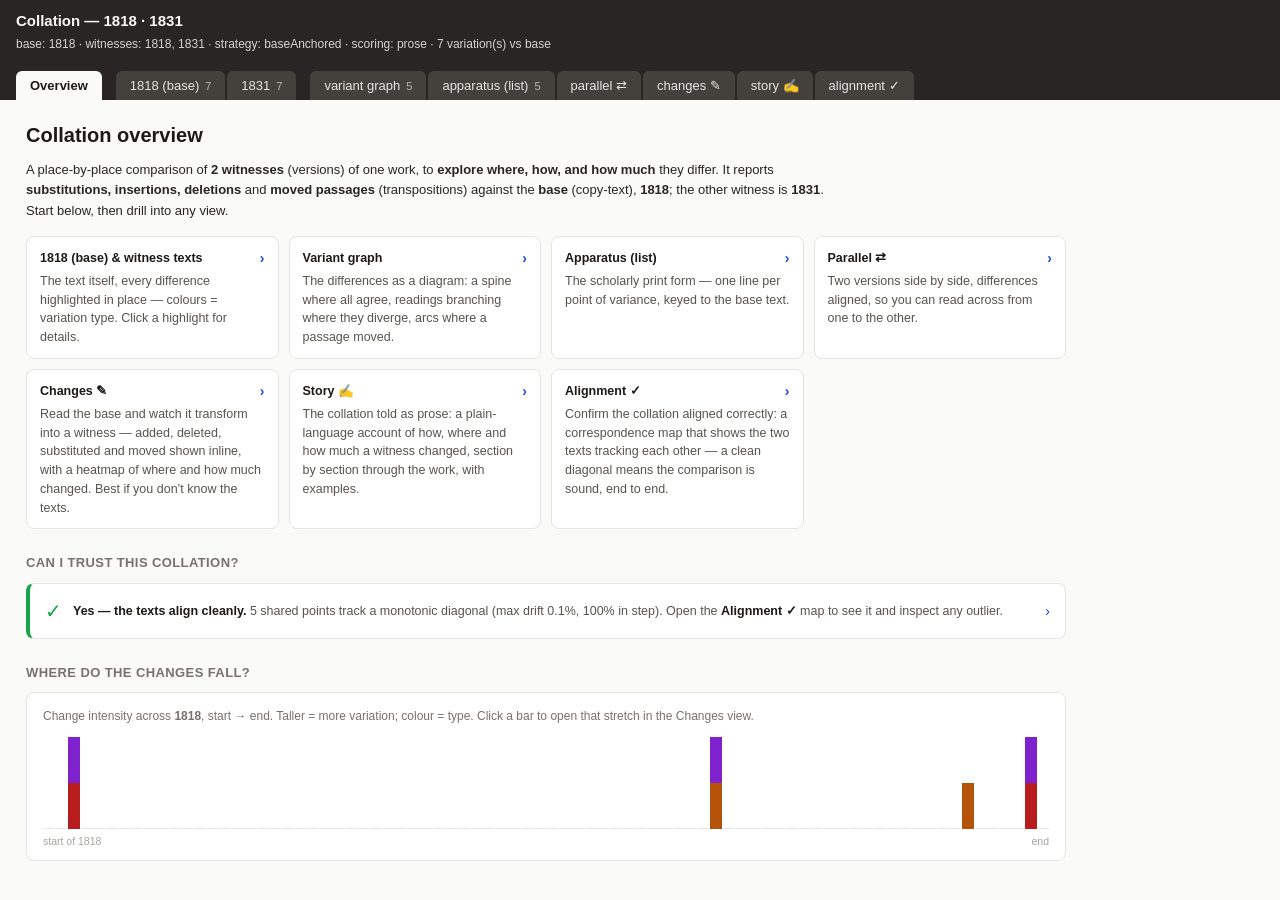
==== site/demos/frankenstein.html @ 5da491c6 "Initial public release of CollationKit A deterministic, pure-Swift engine for scholarly textual coll" ====
<!DOCTYPE html>
<html lang="en">
<head>
<meta charset="utf-8">
<meta name="viewport" content="width=device-width, initial-scale=1">
<title>Collation — 1818 · 1831</title>
<style>
  :root { --sub:#b45309; --ins:#15803d; --del:#b91c1c; --mov:#1d4ed8; --spl:#7e22ce;
          --subbg:#fef3c7; --insbg:#dcfce7; --delbg:#fee2e2; --movbg:#dbeafe; --splbg:#f3e8ff; }
  * { box-sizing: border-box; }
  body { margin:0; font:14px/1.5 -apple-system, "Segoe UI", Roboto, sans-serif; color:#1c1917; background:#fafaf9; }
  header { padding:10px 16px; background:#292524; color:#fafaf9; }
  header h1 { margin:0; font-size:15px; font-weight:600; }
  header .meta { font-size:12px; color:#d6d3d1; margin-top:2px; }
  nav.tabs { display:flex; gap:2px; padding:8px 16px 0; background:#292524; flex-wrap:wrap; }
  nav.tabs button { border:0; padding:7px 14px; border-radius:6px 6px 0 0; background:#44403c; color:#e7e5e4;
                    cursor:pointer; font-size:13px; }
  nav.tabs button.active { background:#fafaf9; color:#1c1917; font-weight:600; }
  nav.tabs button .badge { opacity:.7; font-size:11px; margin-left:6px; }
  .legend { padding:6px 16px; font-size:12px; color:#57534e; border-bottom:1px solid #e7e5e4; background:#fff;
            display:flex; flex-wrap:wrap; align-items:center; gap:4px 2px; }
  .legend .k { padding:1px 6px; border-radius:3px; margin-right:8px; white-space:nowrap; }
  .legend label { margin-right:10px; cursor:pointer; white-space:nowrap; }
  /* #1 — the persistent COLOUR KEY: always shown on a text tab so a reader knows what each highlight colour
     means, independent of the (separate) type filters. One swatch per variation type, coloured as the spans. */
  .keybar { display:flex; flex-wrap:wrap; align-items:center; gap:10px; margin-right:14px; }
  .keybar .ky { display:inline-flex; align-items:center; gap:5px; white-space:nowrap; }
  .keybar .sw { width:13px; height:13px; border-radius:3px; display:inline-block; }
  .legend .filters { display:flex; flex-wrap:wrap; align-items:center; gap:4px 2px; }
  .legend .sep { color:#d6d3d1; margin:0 6px; }
  main { display:flex; height:calc(100vh - 118px); }
  #text { flex:1.7; overflow:auto; padding:18px 22px; white-space:pre-wrap; font:14px/1.75 Georgia, "Times New Roman", serif;
          background:#fff; }
  /* The side panel is a flex COLUMN: the detail card stays pinned at the top while only the variant list below
     it scrolls — so the metadata for a selected variation is always visible however far you've scrolled (#2). */
  #side { flex:1; min-width:320px; max-width:460px; display:flex; flex-direction:column; min-height:0;
          border-left:1px solid #e7e5e4; background:#fafaf9; }
  #detail { flex:0 0 auto; padding:10px 14px; border-bottom:2px solid #d6d3d1; background:#fff; min-height:74px;
            max-height:45%; overflow:auto; font-size:13px; }
  #detail .cite { color:#78716c; font-size:12px; }
  #detail .rdg { font:13px Georgia, serif; padding:2px 6px; border-radius:3px; }
  #list { flex:1 1 auto; overflow:auto; min-height:0; }
  #list div.row { padding:5px 14px; border-bottom:1px solid #eee; cursor:pointer; font-size:12.5px; }
  #list div.row:hover { background:#f5f5f4; }
  #list div.row.active { background:#e7e5e4; }
  #list .t { display:inline-block; width:86px; font-weight:600; font-size:11px; text-transform:uppercase; }
  #list .likely { opacity:.65; }
  #list .hop { float:right; font-size:11px; color:#1d4ed8; }
  span.v { border-radius:3px; cursor:pointer; }
  span.v.active { outline:2px solid #1c1917; }
  /* a brief pulse on a span we JUMPED to from the graph/apparatus, so the exact variant is obvious (#1) */
  .flash { animation:flashpulse 1.4s ease-out; }
  @keyframes flashpulse { 0% { box-shadow:0 0 0 3px #fde68a, 0 0 0 6px #f59e0b; }
                          100% { box-shadow:0 0 0 3px transparent, 0 0 0 6px transparent; } }
  .substitution { background:var(--subbg); box-shadow:inset 0 -2px 0 var(--sub); }
  .insertion { background:var(--insbg); box-shadow:inset 0 -2px 0 var(--ins); }
  .deletion { background:var(--delbg); box-shadow:inset 0 -2px 0 var(--del); }
  .transposition { background:var(--movbg); box-shadow:inset 0 -2px 0 var(--mov); }
  .variantSpelling { background:var(--splbg); box-shadow:inset 0 -2px 0 var(--spl); }
  .withinMove { text-decoration: underline dotted; }
  .likelySpan { opacity:.75; }
  /* apparatus tab: a help header, a SCROLLABLE clickable list, and its OWN detail panel — self-contained (#4) */
  #apparatus { padding:0; background:#fff; overflow:hidden; flex:1.7; display:none; flex-direction:column; }
  #apparatus .aphelp { flex:0 0 auto; padding:10px 20px; font:12.5px/1.55 -apple-system, sans-serif; color:#57534e;
                       background:#fbfbfa; border-bottom:1px solid #e7e5e4; }
  #apparatus .aphelp b { color:#1c1917; }
  #apparatus .aphelp .ex { display:inline-block; background:#fff; border:1px solid #e7e5e4; border-radius:4px;
                           padding:1px 6px; font:12px Georgia, serif; }
  #apparatus .aphelp .ex .p { color:#a8a29e; } #apparatus .aphelp .ex .lm { font-weight:700; }
  #apparatus .aphelp .ex .sg { font:10px -apple-system, sans-serif; color:#78716c; text-transform:uppercase; }
  #apparatus .aplist { flex:1 1 auto; overflow:auto; min-height:0; padding:8px 0 14px; font:13px/1.7 Georgia, serif; }
  #apparatus .apline { padding:2px 20px; cursor:pointer; border-left:3px solid transparent; }
  #apparatus .apline:hover { background:#f5f5f4; }
  #apparatus .apline.active { background:#eef2ff; border-left-color:#1d4ed8; }
  #apparatus .pos { color:#a8a29e; margin-right:8px; font:11px -apple-system, sans-serif; }
  #apparatus .lemma { font-weight:700; }
  #apparatus .apsig { font:10px -apple-system, sans-serif; color:#78716c; text-transform:uppercase; letter-spacing:.3px; }
  #apparatus .semi { color:#c4c0bb; }
  /* the apparatus detail panel (its own, not the text-tab sidebar) */
  #apparatus .apdetail { flex:0 0 auto; max-height:40%; overflow:auto; border-top:2px solid #d6d3d1; background:#fff;
                         padding:12px 20px; font:13px -apple-system, sans-serif; display:none; }
  #apparatus .apdetail.on { display:block; }
  #apparatus .apdetail h4 { margin:0 0 8px; font-size:13px; }
  #apparatus .apdetail .rd { margin:5px 0; font:14px Georgia, serif; }
  #apparatus .apdetail .rd .sig { font:10px -apple-system, sans-serif; color:#78716c; text-transform:uppercase;
                                  letter-spacing:.4px; margin-right:8px; display:inline-block; min-width:70px; }
  #apparatus .apdetail .rd .rw { padding:1px 6px; border-radius:3px; }
  #apparatus .apdetail .apcite { margin-top:8px; font:12px -apple-system, sans-serif; color:#78716c; }
  #apparatus .apdetail .apcite b { color:#1c1917; }
  #apparatus .apdetail .links { margin-top:10px; display:flex; gap:8px; flex-wrap:wrap; }
  #apparatus .apdetail .links button { border:1px solid #d6d3d1; background:#fff; color:#1d4ed8; border-radius:5px;
                                       padding:5px 11px; font-size:12px; cursor:pointer; }
  #apparatus .apdetail .links button:hover { background:#f5f5f4; }
  .notice { padding:14px 20px; color:#78716c; font-size:13px; }

  /* #2 — visual variant-graph (columnar "score" layout). Each spine position is a column; agreement columns
     render compact/greyed, variant columns stack one row per reading (sigla-labelled, type-coloured). Windowed:
     only the columns near the viewport are built. Move edges are an inline-SVG overlay of arcs above the row. */
  #graph { flex:1.7; background:#fff; display:none; flex-direction:column; overflow:hidden; }
  #graph .ghelp { flex:0 0 auto; padding:7px 16px; font-size:12px; color:#57534e; background:#fbfbfa;
                  border-bottom:1px solid #e7e5e4; }
  #graph .ghelp b { color:#1c1917; }
  #graph .hscroll { flex:1 1 auto; overflow:auto; position:relative; min-height:0; }
  #graph .scroller { position:relative; min-height:100%; }
  /* The columns are laid out on a horizontal SPINE (the agreement backbone). A baseline rule runs through the
     agreement row; each column is a node ON that spine, and a variant column's stacked readings hang BELOW the
     spine as branches (a connector drops from the spine to each reading). This is what makes it read as a
     variant GRAPH — spine + branch nodes + move arcs — rather than a flat list of boxes (#3).
     The spine sits well down the viewport (SPINE_TOP) so move arcs have room to bow up ABOVE it and variant
     readings have room to hang BELOW it — using the vertical space like a real graph (#3). */
  #graph .cols { display:flex; align-items:flex-start; padding:150px 14px 40px; gap:0; min-height:100%;
                 position:relative; }
  #graph .spineline { position:absolute; left:0; height:2px; background:#d6d3d1; top:168px; z-index:0; }
  /* Every column is exactly COL_W wide (JS positions the spine + arcs on that stride), so the dots stay evenly
     spaced. Variant readings hang below on a connector; a hovered/active node lifts above the rest. Nodes are
     kept clear + readable (#2): a legible reading, each reading tagged with a witness chip, colour-coded. */
  .gcol { position:relative; z-index:1; flex:0 0 auto; width:76px; display:flex; flex-direction:column;
          align-items:center; cursor:pointer; border-radius:6px; transition:background .1s; }
  .gcol:hover { z-index:6; }
  .gcol.variant:hover, .gcol.inserted:hover, .gcol.active { z-index:5; }
  /* #1 — edge columns anchor their hover-expanded card inward so it never spills off the (non-left-scrollable)
     start of the graph. The dot/label stay centred on the spine; only the widening branch card (and the greyed
     agreement label) is re-anchored — left-edge cards grow rightward, right-edge cards grow leftward. */
  .gcol.edgeL .branches, .gcol.edgeL .agreelbl { align-self:flex-start; text-align:left; }
  .gcol.edgeR .branches, .gcol.edgeR .agreelbl { align-self:flex-end; text-align:right; }
  /* #2 — clear HOVER FEEDBACK that a node is clickable: a soft highlight column behind it (reaching up to the
     spine) and a ring on the dot. Makes even an agreement node read as interactive. */
  .gcol::before { content:''; position:absolute; top:-6px; left:2px; right:2px; bottom:0; border-radius:6px;
                  background:transparent; z-index:-1; pointer-events:none; transition:background .1s; }
  .gcol:hover::before { background:rgba(29,78,216,.07); box-shadow:0 0 0 1px rgba(29,78,216,.18); }
  .gcol.active::before { background:rgba(245,158,11,.10); box-shadow:0 0 0 1px rgba(245,158,11,.35); }
  .gcol .gpos { font:10px -apple-system, sans-serif; color:#c4c0bb; margin-bottom:3px; }
  .gcol:hover .gpos { color:#1d4ed8; }
  /* the node dot sitting ON the spine */
  .gcol .dot { width:10px; height:10px; border-radius:50%; background:#a8a29e; border:2px solid #fff;
               box-shadow:0 0 0 1px #d6d3d1; margin-bottom:3px; transition:box-shadow .1s, transform .1s; }
  .gcol.variant .dot { background:#57534e; box-shadow:0 0 0 1px #57534e; }
  .gcol.inserted .dot { background:var(--ins); box-shadow:0 0 0 1px var(--ins); }
  .gcol:hover .dot { transform:scale(1.25); box-shadow:0 0 0 2px #1d4ed8; }
  .gcol.active .dot { width:13px; height:13px; background:#1c1917; box-shadow:0 0 0 3px #fde68a, 0 0 0 4px #1c1917; }
  /* agreement label sits just under its dot, compact + greyed */
  .gcol .agreelbl { font:12px/1.35 Georgia, serif; color:#57534e; max-width:74px; text-align:center;
                    white-space:nowrap; overflow:hidden; text-overflow:ellipsis; }
  .gcol:hover .agreelbl { max-width:220px; overflow:visible; color:#1c1917; }
  /* a short connector line dropping from the spine dot to the branch box, so branches read as hanging off it */
  .gcol .stem { width:2px; height:14px; background:#a8a29e; }
  .gcol.inserted .stem { background:var(--ins); }
  /* variant branches drop below the spine — a card with one clear ROW per witness reading. Each row STACKS a
     small witness chip above its reading, so both stay legible in a narrow column (#2). A type-coloured left
     stripe reinforces what kind of variant it is. On hover/active the card widens to show full readings. */
  .gcol .branches { display:flex; flex-direction:column; gap:0; width:74px;
                    border-radius:6px; background:#fff; border:1px solid #d6d3d1; overflow:hidden;
                    box-shadow:0 1px 3px rgba(0,0,0,.07); }
  .gcol.active .branches, .gcol:hover .branches { width:230px; border-color:#78716c; }
  .gcol .grow { display:flex; flex-direction:column; gap:1px; padding:4px 7px; border-top:1px solid #f0efed;
                border-left:3px solid transparent; }
  .gcol .grow:first-child { border-top:0; }
  /* the witness chip (sigla) — a small tag naming which witness(es) read this */
  .gcol .grow .sig { align-self:flex-start; font:9px/1.5 -apple-system, sans-serif; font-weight:700; color:#57534e;
                     background:#f0efed; border-radius:3px; padding:0 5px; text-transform:uppercase; letter-spacing:.4px;
                     white-space:nowrap; }
  /* the reading text — coloured by variation type, ellipsised until the node is focused */
  .gcol .grow .rdt { font:13px/1.3 Georgia, serif; color:#1c1917; overflow:hidden; text-overflow:ellipsis;
                     white-space:nowrap; }
  .gcol .grow.rsub { border-left-color:var(--sub); } .gcol .grow.rins { border-left-color:var(--ins); }
  .gcol .grow.rdel { border-left-color:var(--del); } .gcol .grow.rmov { border-left-color:var(--mov); }
  .gcol .grow.rsub .rdt { color:var(--sub); } .gcol .grow.rins .rdt { color:var(--ins); }
  .gcol .grow.rdel .rdt { color:var(--del); } .gcol .grow.rmov .rdt { color:var(--mov); }
  /* the node-detail panel below the graph (#2): shows the clicked node's reading(s) + snippet(s) + links */
  #graph .gdetail { flex:0 0 auto; max-height:38%; overflow:auto; border-top:2px solid #d6d3d1; background:#fff;
                    padding:12px 18px; font-size:13px; display:none; }
  #graph .gdetail.on { display:block; }
  #graph .gdetail h4 { margin:0 0 8px; font-size:13px; }
  #graph .gdetail .rd { margin:5px 0; }
  #graph .gdetail .rd .sig { font:10px -apple-system, sans-serif; color:#78716c; text-transform:uppercase;
                             letter-spacing:.4px; margin-right:8px; display:inline-block; min-width:64px; }
  #graph .gdetail .rd .rw { font:14px Georgia, serif; padding:1px 6px; border-radius:3px; }
  #graph .gdetail .snip { margin:8px 0 4px; padding:8px 10px; background:#fafaf9; border:1px solid #eee;
                          border-radius:5px; font:13px/1.6 Georgia, serif; }
  #graph .gdetail .snip .lbl { font:10px -apple-system, sans-serif; text-transform:uppercase; letter-spacing:.4px;
                              color:#78716c; display:block; margin-bottom:2px; }
  #graph .gdetail .snip mark { background:var(--subbg); box-shadow:inset 0 -2px 0 var(--sub); border-radius:2px; }
  #graph .gdetail .links { margin-top:10px; display:flex; gap:8px; flex-wrap:wrap; }
  #graph .gdetail .links button { border:1px solid #d6d3d1; background:#fff; color:#1d4ed8; border-radius:5px;
                                  padding:5px 11px; font-size:12px; cursor:pointer; }
  #graph .gdetail .links button:hover { background:#f5f5f4; }
  #graph .gdetail .hint { color:#a8a29e; }
  .gcol.active .branches { outline:2px solid #1c1917; }
  .gcol .grow { font:12px/1.35 Georgia, serif; white-space:nowrap; overflow:hidden; text-overflow:ellipsis;
                max-width:88px; }
  .gcol.active .grow, .gcol:hover .grow { max-width:220px; }   /* the focused node shows full readings */
  .gcol .grow .sig { font:9px -apple-system, sans-serif; color:#78716c; margin-right:4px;
                     text-transform:uppercase; letter-spacing:.3px; }
  .gcol .grow.rsub { color:var(--sub); } .gcol .grow.rins { color:var(--ins); }
  .gcol .grow.rdel { color:var(--del); } .gcol .grow.rmov { color:var(--mov); }
  #graph svg.moves { position:absolute; top:0; left:0; pointer-events:none; overflow:visible; z-index:2; }
  #graph .overview { flex:0 0 26px; background:#fff; border-bottom:1px solid #e7e5e4;
                     display:flex; align-items:stretch; }
  #graph .overview .ov { flex:1 1 0; cursor:pointer; }   /* colour set inline per bucket (#4) */
  /* #3 — the overall-variant summary bar at the top of the graph: the run-wide shape of the difference. */
  #graph .gsum { flex:0 0 auto; padding:9px 16px; background:#fff; border-bottom:1px solid #e7e5e4; }
  #graph .gsum .gsline { font-size:13px; color:#292524; } #graph .gsum .gsline b { color:#1c1917; }
  #graph .gsum .gschips { display:flex; flex-wrap:wrap; gap:6px 14px; margin-top:7px; }
  #graph .gsum .gschip { display:inline-flex; align-items:center; gap:5px; font-size:12px; color:#57534e; white-space:nowrap; }
  #graph .gsum .gschip b { color:#1c1917; } #graph .gsum .gschip.zero { opacity:.5; }
  #graph .gsum .gsw { width:12px; height:12px; border-radius:3px; display:inline-block; }

  /* #3 — parallel side-by-side (base ⇄ one witness). Two scrolled columns; variation highlighted on BOTH
     sides in matching colours; a ∅ gap marker where one side omits. Linked hover flags the counterpart. */
  #parallel { flex:2.7; display:none; overflow:hidden; flex-direction:column; }
  #parallel .pbar { display:flex; align-items:center; gap:8px; padding:6px 14px; border-bottom:1px solid #e7e5e4;
                    background:#fff; font-size:12px; }
  #parallel .cols2 { display:flex; flex:1; min-height:0; }
  #parallel .pcol { flex:1; overflow:auto; padding:16px 20px 16px 8px;
                    font:14px/1.8 Georgia, "Times New Roman", serif; }
  #parallel .pcol.base { border-right:1px solid #e7e5e4; background:#fff; }
  #parallel .pcol.comp { background:#fcfcfb; }
  #parallel .pcol h4 { position:sticky; top:-16px; margin:-16px 0 10px -8px; padding:6px 20px; background:#f5f5f4;
                       font:600 12px -apple-system, sans-serif; color:#57534e; border-bottom:1px solid #e7e5e4; }
  /* each physical line is a row: an (optional) line-number gutter + the line body */
  #parallel .pline { display:flex; align-items:flex-start; }
  #parallel .plnum { display:none; flex:0 0 auto; width:0; margin-right:0; text-align:right; user-select:none;
                     font:11px/1.8 -apple-system, sans-serif; color:#c4c0bb; }
  #parallel .plbody { flex:1; white-space:pre-wrap; min-width:0; }
  /* #4 — line numbers on: reveal the gutter */
  #parallel.lines .plnum { display:block; width:42px; margin-right:12px; border-right:1px solid #eee; padding-right:8px; }
  #parallel.lines .pline:hover .plnum { color:#78716c; }
  #parallel span.pv { border-radius:3px; cursor:pointer; }
  #parallel span.pv.mate { outline:2px solid #1c1917; }
  #parallel .gap { color:var(--del); font-weight:700; background:var(--delbg); border-radius:3px; padding:0 3px; }
  #parallel .pbar label { display:inline-flex; align-items:center; gap:5px; cursor:pointer; }
  /* #3 — the parallel highlight colour key (types present in this pair) */
  #parallel .pbar .pkey { margin-left:auto; display:inline-flex; flex-wrap:wrap; align-items:center; gap:10px; color:#57534e; }
  #parallel .pbar .pkey b { font-weight:600; color:#1c1917; }
  #parallel .pbar .pkey .kk { display:inline-flex; align-items:center; gap:4px; white-space:nowrap; }
  #parallel .pbar .pkey .sw { width:13px; height:13px; border-radius:3px; display:inline-block; }

  /* #5 — CHANGES view: read the BASE and watch it transform into the witness (track-changes / redline), with a
     change-intensity heatmap for the where/how-much at a glance. Designed for a reader unfamiliar with the texts. */
  #changes { flex:2.7; display:none; overflow:hidden; flex-direction:column; background:#fff; }
  #changes .cbar { flex:0 0 auto; display:flex; align-items:center; gap:10px; flex-wrap:wrap; padding:7px 16px;
                   border-bottom:1px solid #e7e5e4; background:#fff; font-size:12px; }
  #changes .cbar b { color:#1c1917; }
  #changes .cbar select { font-size:12px; }
  #changes .cbar .clegend { display:flex; gap:12px; flex-wrap:wrap; margin-left:auto; color:#57534e; }
  #changes .cbar .clegend .k { display:inline-flex; align-items:center; gap:4px; }
  #changes .cbar .clegend .sw { width:22px; height:12px; border-radius:2px; display:inline-block; }
  /* the summary banner */
  #changes .csum { flex:0 0 auto; padding:9px 16px; background:#fbfbfa; border-bottom:1px solid #e7e5e4; font-size:13px; color:#292524; }
  #changes .csum b { font-size:15px; }
  #changes .csum .pct { display:inline-block; min-width:120px; }
  /* the heatmap strip — one cell per bucket of the base, coloured by change density; click to jump */
  #changes .heat { flex:0 0 auto; display:flex; height:30px; border-bottom:1px solid #e7e5e4; background:#fafaf9; cursor:pointer; }
  #changes .heat .hc { flex:1 1 0; }
  /* the transformation reading — `pre-wrap` PRESERVES the base text's own line/paragraph breaks (otherwise every
     newline collapses to a space and the reading is one wall of text). Long lines still wrap. */
  #changes .cbody { flex:1 1 auto; overflow:auto; min-height:0; padding:18px 32px 40px; white-space:pre-wrap;
                    font:15px/1.9 Georgia, "Times New Roman", serif; color:#1c1917; }
  #changes .cbody .kept { color:#1c1917; }
  /* substitution: struck base → new witness reading */
  #changes .sub-old { color:#b91c1c; text-decoration:line-through; text-decoration-color:#f0a0a0; opacity:.75; }
  #changes .sub-new { color:var(--ins); background:var(--insbg); border-radius:3px; padding:0 3px; }
  #changes .sub-arrow { color:#a8a29e; margin:0 2px; }
  /* deletion: struck base (witness omits it) */
  #changes .del { color:var(--del); text-decoration:line-through; text-decoration-color:#f0a0a0;
                  background:var(--delbg); border-radius:3px; padding:0 2px; }
  /* insertion: a caret + the witness-added text */
  #changes .ins { color:var(--ins); background:var(--insbg); border-radius:3px; padding:0 3px; }
  #changes .ins::before { content:'‸'; color:var(--ins); font-weight:700; margin-right:1px; }
  /* moved: the base text stays, marked with a move badge */
  #changes .mov { background:var(--movbg); border-radius:3px; padding:0 2px; box-shadow:inset 0 -2px 0 var(--mov); }
  #changes .mov::after { content:'⇄'; color:var(--mov); font-size:11px; vertical-align:super; margin-left:1px; }
  #changes .chunk { cursor:pointer; }
  #changes .chunk.on { outline:2px solid #f59e0b; border-radius:3px; }
  #changes .cnote { color:#a8a29e; font-size:12px; padding:10px 26px; }

  /* ALIGNMENT MAP — a correspondence dot-plot (base position × comparison position) so a reviewer can CONFIRM
     the collation aligned correctly at a glance: a clean monotonic near-diagonal = the texts track each other;
     points flying off it = a mis-alignment. Answers "did the collation actually work?". */
  #alignmap { flex:2.7; display:none; overflow:hidden; flex-direction:column; background:#fff; }
  #alignmap .abar { flex:0 0 auto; display:flex; align-items:center; gap:10px; flex-wrap:wrap; padding:7px 16px;
                    border-bottom:1px solid #e7e5e4; font-size:12px; }
  #alignmap .abar b { color:#1c1917; }
  /* the verdict banner — plain-language confidence statement */
  #alignmap .verdict { flex:0 0 auto; padding:10px 16px; font-size:13px; border-bottom:1px solid #e7e5e4;
                       display:flex; align-items:center; gap:9px; }
  #alignmap .verdict.ok { background:#f0fdf4; color:#166534; } #alignmap .verdict.warn { background:#fffbeb; color:#92400e; }
  #alignmap .verdict .icon { font-size:17px; } #alignmap .verdict b { color:inherit; }
  #alignmap .help { flex:0 0 auto; padding:8px 16px; font-size:12px; color:#57534e; background:#fbfbfa;
                    border-bottom:1px solid #e7e5e4; }
  #alignmap .help b { color:#1c1917; }
  #alignmap .plotwrap { flex:1 1 auto; overflow:auto; min-height:0; padding:16px; display:flex; justify-content:center; }
  #alignmap svg { background:#fff; }
  #alignmap svg .diag { stroke:#d6d3d1; stroke-width:1; stroke-dasharray:5 4; }
  #alignmap svg .axis { stroke:#e7e5e4; stroke-width:1; }
  #alignmap svg .axlbl { font:11px -apple-system, sans-serif; fill:#78716c; }
  #alignmap svg .band { fill:rgba(22,101,52,.05); }
  #alignmap svg .pt { cursor:pointer; }
  #alignmap svg .pt:hover { stroke:#1c1917; stroke-width:1.5; }
  #alignmap .tip { position:fixed; z-index:60; background:#1c1917; color:#fff; font:11px -apple-system, sans-serif;
                   padding:5px 8px; border-radius:5px; pointer-events:none; display:none; max-width:280px; }

  /* STORY view — the collation as prose: the high-level narrative, then a readable, section-by-section account of
     the recorded changes so a reader gets the *full story* of how the witness changed from the base. */
  #story { flex:2.7; display:none; overflow:hidden; flex-direction:column; background:#fff; }
  #story .sbar { flex:0 0 auto; display:flex; align-items:center; gap:10px; flex-wrap:wrap; padding:7px 16px;
                 border-bottom:1px solid #e7e5e4; font-size:12px; }
  #story .sbody { flex:1 1 auto; overflow:auto; min-height:0; padding:22px 30px 50px; }
  #story .swrap { max-width:820px; }
  #story h2 { margin:0 0 6px; font-size:21px; font-weight:600; }
  #story .lede { font:16px/1.65 Georgia, serif; color:#292524; margin:0 0 22px; }
  #story h3 { margin:26px 0 8px; font-size:13px; font-weight:600; text-transform:uppercase; letter-spacing:.4px;
              color:#78716c; border-top:1px solid #f0efed; padding-top:16px; }
  #story .seg { margin:0 0 14px; }
  #story .seg .sh { font:600 13px -apple-system, sans-serif; color:#1c1917; margin-bottom:4px; }
  #story .seg .sh .loc { color:#a8a29e; font-weight:400; margin-left:6px; }
  #story .seg p { margin:0 0 6px; font:14px/1.7 Georgia, serif; color:#292524; }
  /* an inline change rendered in the prose: struck old → new, etc. — reuse the redline vocabulary */
  #story .c-sub .o { color:#b91c1c; text-decoration:line-through; text-decoration-color:#f0a0a0; opacity:.8; }
  #story .c-sub .n { color:var(--ins); }
  #story .c-del { color:var(--del); text-decoration:line-through; text-decoration-color:#f0a0a0; }
  #story .c-ins { color:var(--ins); }
  #story .c-mov { color:var(--mov); }
  #story .ex { cursor:pointer; border-radius:3px; padding:0 2px; }
  #story .ex:hover { background:#f5f5f4; }
  #story .more { color:#a8a29e; font:12.5px -apple-system, sans-serif; }

  /* the Overview / dashboard home panel (#1, #5) */
  #info { flex:2.7; overflow:auto; background:#fafaf9; display:none; padding:20px 26px 40px; font-size:13px; }
  #info .wrap { max-width:1040px; }
  #info h2 { margin:0 0 10px; font-size:20px; font-weight:600; }
  #info h3 { margin:0 0 10px; font-size:13px; font-weight:600; text-transform:uppercase; letter-spacing:.4px; color:#78716c; }
  #info section { margin-bottom:24px; }
  #info .intro p { margin:0 0 10px; max-width:820px; line-height:1.6; color:#292524; }
  /* clickable navigation cards → jump to the matching tab (#1) */
  #info .nav { display:grid; grid-template-columns:repeat(auto-fit,minmax(210px,1fr)); gap:10px; margin-top:14px; }
  #info .navc { background:#fff; border:1px solid #e7e5e4; border-radius:8px; padding:11px 13px;
                font-size:12.5px; line-height:1.5; color:#57534e; cursor:pointer; transition:border-color .12s, box-shadow .12s;
                display:flex; flex-direction:column; }
  #info .navc:hover { border-color:#a8a29e; box-shadow:0 1px 5px rgba(0,0,0,.06); }
  #info .navc .navt { color:#1c1917; font-weight:600; display:flex; align-items:center; justify-content:space-between; }
  #info .navc .navt .go { color:#1d4ed8; font-size:14px; }
  #info .navc .navd { margin-top:3px; }
  /* stat tiles row */
  #info .tiles { display:grid; grid-template-columns:repeat(auto-fit,minmax(120px,1fr)); gap:10px; }
  #info .tile { background:#fff; border:1px solid #e7e5e4; border-radius:8px; padding:12px 14px; }
  #info .tile .big { font-size:24px; font-weight:600; color:#1c1917; line-height:1.1; }
  #info .tile .lbl { font-size:11.5px; color:#78716c; margin-top:3px; }
  /* variation-type breakdown as a horizontal bar chart */
  #info .bars { background:#fff; border:1px solid #e7e5e4; border-radius:8px; padding:14px 16px; max-width:640px; }
  #info .bar { display:flex; align-items:center; gap:10px; margin:5px 0; }
  #info .bar .bl { width:96px; font-size:12px; text-align:right; color:#57534e; flex:0 0 auto; }
  #info .bar .bt { flex:1; height:16px; background:#f5f5f4; border-radius:4px; overflow:hidden; }
  #info .bar .bf { height:100%; border-radius:4px; }
  #info .bar .bn { width:64px; font-size:12px; color:#292524; flex:0 0 auto; }
  #info .bar.zero .bl, #info .bar.zero .bn { color:#a8a29e; }
  #info .bar.zero .bn i { font-style:normal; font-size:11px; }
  /* witness cards */
  #info .wits { display:grid; grid-template-columns:repeat(auto-fit,minmax(200px,1fr)); gap:10px; }
  #info .wit { background:#fff; border:1px solid #e7e5e4; border-radius:8px; padding:11px 13px; }
  #info .wit .wid { font-weight:600; color:#1c1917; }
  #info .wit .wbase { font-size:10px; text-transform:uppercase; letter-spacing:.5px; color:#1d4ed8; margin-left:6px; }
  #info .wit .wmeta { font-size:12px; color:#78716c; margin-top:4px; }
  #info .wit .wbar { height:6px; background:#f5f5f4; border-radius:3px; margin-top:8px; overflow:hidden; }
  #info .wit .wbar div { height:100%; background:#a8a29e; border-radius:3px; }
  #info .k { padding:1px 6px; border-radius:3px; }
  #info .settings { color:#57534e; font-size:12.5px; }
  #info .settings b { color:#1c1917; }
  /* ANALYTICAL dashboard additions */
  /* confidence strip — the alignment verdict, up front, with a drill-down to the Alignment map */
  #info .confidence { display:flex; align-items:center; gap:11px; background:#fff; border:1px solid #e7e5e4;
                      border-left-width:4px; border-radius:8px; padding:12px 15px; cursor:pointer; }
  #info .confidence.ok { border-left-color:#16a34a; } #info .confidence.warn { border-left-color:#f59e0b; }
  #info .confidence .cf-ic { font-size:20px; } #info .confidence.ok .cf-ic { color:#16a34a; } #info .confidence.warn .cf-ic { color:#b45309; }
  #info .confidence .cf-txt { flex:1; font-size:12.5px; color:#57534e; line-height:1.5; }
  #info .confidence .cf-txt b { color:#1c1917; }
  #info .confidence .go { color:#1d4ed8; font-size:15px; }
  #info .confidence:hover { border-color:#a8a29e; }
  /* where changes cluster — a clickable positional histogram across the base text */
  #info .distrib { background:#fff; border:1px solid #e7e5e4; border-radius:8px; padding:14px 16px 10px; }
  #info .distrib .dhead { font-size:12px; color:#78716c; margin-bottom:8px; }
  #info .distrib .hist { display:flex; align-items:flex-end; gap:1px; height:96px; }
  #info .distrib .hb { flex:1 1 0; background:#e7e5e4; border-radius:2px 2px 0 0; min-height:1px; cursor:pointer;
                       transition:background .1s; position:relative; }
  #info .distrib .hb:hover { background:#1d4ed8; }
  #info .distrib .hb .seg { position:absolute; left:0; right:0; }
  #info .distrib .daxis { display:flex; justify-content:space-between; font-size:10.5px; color:#a8a29e; margin-top:5px; }
  #info .distrib .dnote { font-size:11.5px; color:#a8a29e; margin-top:6px; }
  /* proportion / interpretation callout */
  #info .insight { background:#fbfbfa; border:1px solid #e7e5e4; border-radius:8px; padding:12px 15px; font-size:13px;
                   color:#292524; line-height:1.55; }
  #info .insight b { color:#1c1917; }
  /* Loading overlay — shown while a heavy re-render (re-slicing a full-novel text) runs, so a click that
     takes a beat reads as "working", not frozen. */
  #busy { position:fixed; inset:0; display:none; align-items:center; justify-content:center;
          background:rgba(250,250,249,.55); z-index:50; }
  #busy.on { display:flex; }
  #busy .spin { width:34px; height:34px; border:3px solid #d6d3d1; border-top-color:#1d4ed8;
                border-radius:50%; animation:spin .7s linear infinite; }
  @keyframes spin { to { transform:rotate(360deg); } }
</style>
</head>
<body>
<header><h1>Collation — 1818 · 1831</h1><div class="meta" id="meta"></div></header>
<nav class="tabs" id="tabs"></nav>
<div class="legend" id="legend"></div>
<main>
  <div id="text"></div>
  <div id="apparatus"></div>
  <div id="graph"></div>
  <div id="parallel"></div>
  <div id="changes"></div>
  <div id="story"></div>
  <div id="alignmap"></div>
  <div id="info"></div>
  <div id="side"><div id="detail">Select a highlighted span, or a row below.</div><div id="list"></div></div>
</main>
<div id="busy"><div class="spin"></div></div>
<script type="application/json" id="data">{"annotations":[{"base":{"cite":"p.1 · line 1 · word 9","from":36,"reading":",","to":37},"comp":{"reading":""},"confidence":"certain","type":"deletion","withinMove":false,"witness":"1831"},{"base":{"cite":"p.1 · line 1 · word 10","from":38,"reading":",","to":42},"comp":{"cite":"p.1 · line 1 · word 9","from":37,"reading":"∅","to":41},"confidence":"certain","type":"variantSpelling","withinMove":false,"witness":"1831"},{"base":{"cite":"p.1 · line 12 · word 4","from":784,"reading":"!—","to":786},"comp":{"cite":"p.1 · line 12 · word 4","from":783,"reading":"!","to":784},"confidence":"certain","type":"substitution","withinMove":false,"witness":"1831"},{"base":{"cite":"p.1 · line 12 · word 5","from":786,"reading":"!—","to":791},"comp":{"cite":"p.1 · line 12 · word 5","from":785,"reading":"!","to":790},"confidence":"certain","type":"variantSpelling","withinMove":false,"witness":"1831"},{"base":{"cite":"p.1 · line 16 · words 7–8","from":1080,"reading":"dun white","to":1089},"comp":{"cite":"p.1 · line 16 · word 10","from":1079,"reading":"dun-white","to":1088},"confidence":"certain","type":"substitution","withinMove":false,"witness":"1831"},{"base":{"cite":"p.1 · line 17 · word 3","from":1148,"reading":",","to":1149},"comp":{"reading":""},"confidence":"certain","type":"deletion","withinMove":false,"witness":"1831"},{"base":{"cite":"p.1 · line 17 · word 4","from":1150,"reading":",","to":1153},"comp":{"cite":"p.1 · line 17 · word 8","from":1148,"reading":"∅","to":1151},"confidence":"certain","type":"variantSpelling","withinMove":false,"witness":"1831"}],"apparatus":[{"from":36,"lemma":",","position":8,"to":37,"type":"substitution","variants":[{"reading":"∅","sigla":["1831"]}]},{"from":784,"lemma":"!—","position":155,"to":786,"type":"substitution","variants":[{"reading":"!","sigla":["1831"]}]},{"from":1080,"lemma":"dun","position":213,"to":1083,"type":"substitution","variants":[{"reading":"dun-white","sigla":["1831"]}]},{"from":1084,"lemma":"white","position":214,"to":1089,"type":"substitution","variants":[{"reading":"dun-white","sigla":["1831"]}]},{"from":1148,"lemma":",","position":225,"to":1149,"type":"substitution","variants":[{"reading":"∅","sigla":["1831"]}]}],"base":"1818","graph":{"edges":[{"confidence":"certain","from":0,"isMove":false,"to":1,"witnesses":["1818","1831"]},{"confidence":"certain","from":1,"isMove":false,"to":2,"witnesses":["1818","1831"]},{"confidence":"certain","from":2,"isMove":false,"to":3,"witnesses":["1818","1831"]},{"confidence":"certain","from":3,"isMove":false,"to":4,"witnesses":["1818","1831"]},{"confidence":"certain","from":4,"isMove":false,"to":5,"witnesses":["1818","1831"]},{"confidence":"certain","from":5,"isMove":false,"to":6,"witnesses":["1818","1831"]},{"confidence":"certain","from":6,"isMove":false,"to":7,"witnesses":["1818","1831"]},{"confidence":"certain","from":7,"isMove":false,"to":8,"witnesses":["1818","1831"]},{"confidence":"certain","from":8,"isMove":false,"to":9,"witnesses":["1818","1831"]},{"confidence":"certain","from":9,"isMove":false,"to":10,"witnesses":["1818","1831"]},{"confidence":"certain","from":10,"isMove":false,"to":11,"witnesses":["1818","1831"]},{"confidence":"certain","from":11,"isMove":false,"to":12,"witnesses":["1818","1831"]},{"confidence":"certain","from":12,"isMove":false,"to":13,"witnesses":["1818","1831"]},{"confidence":"certain","from":13,"isMove":false,"to":14,"witnesses":["1818","1831"]},{"confidence":"certain","from":14,"isMove":false,"to":15,"witnesses":["1818","1831"]},{"confidence":"certain","from":15,"isMove":false,"to":16,"witnesses":["1818","1831"]},{"confidence":"certain","from":16,"isMove":false,"to":17,"witnesses":["1818","1831"]},{"confidence":"certain","from":17,"isMove":false,"to":18,"witnesses":["1818","1831"]},{"confidence":"certain","from":18,"isMove":false,"to":19,"witnesses":["1818","1831"]},{"confidence":"certain","from":19,"isMove":false,"to":20,"witnesses":["1818","1831"]},{"confidence":"certain","from":20,"isMove":false,"to":21,"witnesses":["1818","1831"]},{"confidence":"certain","from":21,"isMove":false,"to":22,"witnesses":["1818","1831"]},{"confidence":"certain","from":22,"isMove":false,"to":23,"witnesses":["1818","1831"]},{"confidence":"certain","from":23,"isMove":false,"to":24,"witnesses":["1818","1831"]},{"confidence":"certain","from":24,"isMove":false,"to":25,"witnesses":["1818","1831"]},{"confidence":"certain","from":25,"isMove":false,"to":26,"witnesses":["1818","1831"]},{"confidence":"certain","from":26,"isMove":false,"to":27,"witnesses":["1818","1831"]},{"confidence":"certain","from":27,"isMove":false,"to":28,"witnesses":["1818","1831"]},{"confidence":"certain","from":28,"isMove":false,"to":29,"witnesses":["1818","1831"]},{"confidence":"certain","from":29,"isMove":false,"to":30,"witnesses":["1818","1831"]},{"confidence":"certain","from":30,"isMove":false,"to":31,"witnesses":["1818","1831"]},{"confidence":"certain","from":31,"isMove":false,"to":32,"witnesses":["1818","1831"]},{"confidence":"certain","from":32,"isMove":false,"to":33,"witnesses":["1818","1831"]},{"confidence":"certain","from":33,"isMove":false,"to":34,"witnesses":["1818","1831"]},{"confidence":"certain","from":34,"isMove":false,"to":35,"witnesses":["1818","1831"]},{"confidence":"certain","from":35,"isMove":false,"to":36,"witnesses":["1818","1831"]},{"confidence":"certain","from":36,"isMove":false,"to":37,"witnesses":["1818","1831"]},{"confidence":"certain","from":37,"isMove":false,"to":38,"witnesses":["1818","1831"]},{"confidence":"certain","from":38,"isMove":false,"to":39,"witnesses":["1818","1831"]},{"confidence":"certain","from":39,"isMove":false,"to":40,"witnesses":["1818","1831"]},{"confidence":"certain","from":40,"isMove":false,"to":41,"witnesses":["1818","1831"]},{"confidence":"certain","from":41,"isMove":false,"to":42,"witnesses":["1818","1831"]},{"confidence":"certain","from":42,"isMove":false,"to":43,"witnesses":["1818","1831"]},{"confidence":"certain","from":43,"isMove":false,"to":44,"witnesses":["1818","1831"]},{"confidence":"certain","from":44,"isMove":false,"to":45,"witnesses":["1818","1831"]},{"confidence":"certain","from":45,"isMove":false,"to":46,"witnesses":["1818","1831"]},{"confidence":"certain","from":46,"isMove":false,"to":47,"witnesses":["1818","1831"]},{"confidence":"certain","from":47,"isMove":false,"to":48,"witnesses":["1818","1831"]},{"confidence":"certain","from":48,"isMove":false,"to":49,"witnesses":["1818","1831"]},{"confidence":"certain","from":49,"isMove":false,"to":50,"witnesses":["1818","1831"]},{"confidence":"certain","from":50,"isMove":false,"to":51,"witnesses":["1818","1831"]},{"confidence":"certain","from":51,"isMove":false,"to":52,"witnesses":["1818","1831"]},{"confidence":"certain","from":52,"isMove":false,"to":53,"witnesses":["1818","1831"]},{"confidence":"certain","from":53,"isMove":false,"to":54,"witnesses":["1818","1831"]},{"confidence":"certain","from":54,"isMove":false,"to":55,"witnesses":["1818","1831"]},{"confidence":"certain","from":55,"isMove":false,"to":56,"witnesses":["1818","1831"]},{"confidence":"certain","from":56,"isMove":false,"to":57,"witnesses":["1818","1831"]},{"confidence":"certain","from":57,"isMove":false,"to":58,"witnesses":["1818","1831"]},{"confidence":"certain","from":58,"isMove":false,"to":59,"witnesses":["1818","1831"]},{"confidence":"certain","from":59,"isMove":false,"to":60,"witnesses":["1818","1831"]},{"confidence":"certain","from":60,"isMove":false,"to":61,"witnesses":["1818","1831"]},{"confidence":"certain","from":61,"isMove":false,"to":62,"witnesses":["1818","1831"]},{"confidence":"certain","from":62,"isMove":false,"to":63,"witnesses":["1818","1831"]},{"confidence":"certain","from":63,"isMove":false,"to":64,"witnesses":["1818","1831"]},{"confidence":"certain","from":64,"isMove":false,"to":65,"witnesses":["1818","1831"]},{"confidence":"certain","from":65,"isMove":false,"to":66,"witnesses":["1818","1831"]},{"confidence":"certain","from":66,"isMove":false,"to":67,"witnesses":["1818","1831"]},{"confidence":"certain","from":67,"isMove":false,"to":68,"witnesses":["1818","1831"]},{"confidence":"certain","from":68,"isMove":false,"to":69,"witnesses":["1818","1831"]},{"confidence":"certain","from":69,"isMove":false,"to":70,"witnesses":["1818","1831"]},{"confidence":"certain","from":70,"isMove":false,"to":71,"witnesses":["1818","1831"]},{"confidence":"certain","from":71,"isMove":false,"to":72,"witnesses":["1818","1831"]},{"confidence":"certain","from":72,"isMove":false,"to":73,"witnesses":["1818","1831"]},{"confidence":"certain","from":73,"isMove":false,"to":74,"witnesses":["1818","1831"]},{"confidence":"certain","from":74,"isMove":false,"to":75,"witnesses":["1818","1831"]},{"confidence":"certain","from":75,"isMove":false,"to":76,"witnesses":["1818","1831"]},{"confidence":"certain","from":76,"isMove":false,"to":77,"witnesses":["1818","1831"]},{"confidence":"certain","from":77,"isMove":false,"to":78,"witnesses":["1818","1831"]},{"confidence":"certain","from":78,"isMove":false,"to":79,"witnesses":["1818","1831"]},{"confidence":"certain","from":79,"isMove":false,"to":80,"witnesses":["1818","1831"]},{"confidence":"certain","from":80,"isMove":false,"to":81,"witnesses":["1818","1831"]},{"confidence":"certain","from":81,"isMove":false,"to":82,"witnesses":["1818","1831"]},{"confidence":"certain","from":82,"isMove":false,"to":83,"witnesses":["1818","1831"]},{"confidence":"certain","from":83,"isMove":false,"to":84,"witnesses":["1818","1831"]},{"confidence":"certain","from":84,"isMove":false,"to":85,"witnesses":["1818","1831"]},{"confidence":"certain","from":85,"isMove":false,"to":86,"witnesses":["1818","1831"]},{"confidence":"certain","from":86,"isMove":false,"to":87,"witnesses":["1818","1831"]},{"confidence":"certain","from":87,"isMove":false,"to":88,"witnesses":["1818","1831"]},{"confidence":"certain","from":88,"isMove":false,"to":89,"witnesses":["1818","1831"]},{"confidence":"certain","from":89,"isMove":false,"to":90,"witnesses":["1818","1831"]},{"confidence":"certain","from":90,"isMove":false,"to":91,"witnesses":["1818","1831"]},{"confidence":"certain","from":91,"isMove":false,"to":92,"witnesses":["1818","1831"]},{"confidence":"certain","from":92,"isMove":false,"to":93,"witnesses":["1818","1831"]},{"confidence":"certain","from":93,"isMove":false,"to":94,"witnesses":["1818","1831"]},{"confidence":"certain","from":94,"isMove":false,"to":95,"witnesses":["1818","1831"]},{"confidence":"certain","from":95,"isMove":false,"to":96,"witnesses":["1818","1831"]},{"confidence":"certain","from":96,"isMove":false,"to":97,"witnesses":["1818","1831"]},{"confidence":"certain","from":97,"isMove":false,"to":98,"witnesses":["1818","1831"]},{"confidence":"certain","from":98,"isMove":false,"to":99,"witnesses":["1818","1831"]},{"confidence":"certain","from":99,"isMove":false,"to":100,"witnesses":["1818","1831"]},{"confidence":"certain","from":100,"isMove":false,"to":101,"witnesses":["1818","1831"]},{"confidence":"certain","from":101,"isMove":false,"to":102,"witnesses":["1818","1831"]},{"confidence":"certain","from":102,"isMove":false,"to":103,"witnesses":["1818","1831"]},{"confidence":"certain","from":103,"isMove":false,"to":104,"witnesses":["1818","1831"]},{"confidence":"certain","from":104,"isMove":false,"to":105,"witnesses":["1818","1831"]},{"confidence":"certain","from":105,"isMove":false,"to":106,"witnesses":["1818","1831"]},{"confidence":"certain","from":106,"isMove":false,"to":107,"witnesses":["1818","1831"]},{"confidence":"certain","from":107,"isMove":false,"to":108,"witnesses":["1818","1831"]},{"confidence":"certain","from":108,"isMove":false,"to":109,"witnesses":["1818","1831"]},{"confidence":"certain","from":109,"isMove":false,"to":110,"witnesses":["1818","1831"]},{"confidence":"certain","from":110,"isMove":false,"to":111,"witnesses":["1818","1831"]},{"confidence":"certain","from":111,"isMove":false,"to":112,"witnesses":["1818","1831"]},{"confidence":"certain","from":112,"isMove":false,"to":113,"witnesses":["1818","1831"]},{"confidence":"certain","from":113,"isMove":false,"to":114,"witnesses":["1818","1831"]},{"confidence":"certain","from":114,"isMove":false,"to":115,"witnesses":["1818","1831"]},{"confidence":"certain","from":115,"isMove":false,"to":116,"witnesses":["1818","1831"]},{"confidence":"certain","from":116,"isMove":false,"to":117,"witnesses":["1818","1831"]},{"confidence":"certain","from":117,"isMove":false,"to":118,"witnesses":["1818","1831"]},{"confidence":"certain","from":118,"isMove":false,"to":119,"witnesses":["1818","1831"]},{"confidence":"certain","from":119,"isMove":false,"to":120,"witnesses":["1818","1831"]},{"confidence":"certain","from":120,"isMove":false,"to":121,"witnesses":["1818","1831"]},{"confidence":"certain","from":121,"isMove":false,"to":122,"witnesses":["1818","1831"]},{"confidence":"certain","from":122,"isMove":false,"to":123,"witnesses":["1818","1831"]},{"confidence":"certain","from":123,"isMove":false,"to":124,"witnesses":["1818","1831"]},{"confidence":"certain","from":124,"isMove":false,"to":125,"witnesses":["1818","1831"]},{"confidence":"certain","from":125,"isMove":false,"to":126,"witnesses":["1818","1831"]},{"confidence":"certain","from":126,"isMove":false,"to":127,"witnesses":["1818","1831"]},{"confidence":"certain","from":127,"isMove":false,"to":128,"witnesses":["1818","1831"]},{"confidence":"certain","from":128,"isMove":false,"to":129,"witnesses":["1818","1831"]},{"confidence":"certain","from":129,"isMove":false,"to":130,"witnesses":["1818","1831"]},{"confidence":"certain","from":130,"isMove":false,"to":131,"witnesses":["1818","1831"]},{"confidence":"certain","from":131,"isMove":false,"to":132,"witnesses":["1818","1831"]},{"confidence":"certain","from":132,"isMove":false,"to":133,"witnesses":["1818","1831"]},{"confidence":"certain","from":133,"isMove":false,"to":134,"witnesses":["1818","1831"]},{"confidence":"certain","from":134,"isMove":false,"to":135,"witnesses":["1818","1831"]},{"confidence":"certain","from":135,"isMove":false,"to":136,"witnesses":["1818","1831"]},{"confidence":"certain","from":136,"isMove":false,"to":137,"witnesses":["1818","1831"]},{"confidence":"certain","from":137,"isMove":false,"to":138,"witnesses":["1818","1831"]},{"confidence":"certain","from":138,"isMove":false,"to":139,"witnesses":["1818","1831"]},{"confidence":"certain","from":139,"isMove":false,"to":140,"witnesses":["1818","1831"]},{"confidence":"certain","from":140,"isMove":false,"to":141,"witnesses":["1818","1831"]},{"confidence":"certain","from":141,"isMove":false,"to":142,"witnesses":["1818","1831"]},{"confidence":"certain","from":142,"isMove":false,"to":143,"witnesses":["1818","1831"]},{"confidence":"certain","from":143,"isMove":false,"to":144,"witnesses":["1818","1831"]},{"confidence":"certain","from":144,"isMove":false,"to":145,"witnesses":["1818","1831"]},{"confidence":"certain","from":145,"isMove":false,"to":146,"witnesses":["1818","1831"]},{"confidence":"certain","from":146,"isMove":false,"to":147,"witnesses":["1818","1831"]},{"confidence":"certain","from":147,"isMove":false,"to":148,"witnesses":["1818","1831"]},{"confidence":"certain","from":148,"isMove":false,"to":149,"witnesses":["1818","1831"]},{"confidence":"certain","from":149,"isMove":false,"to":150,"witnesses":["1818","1831"]},{"confidence":"certain","from":150,"isMove":false,"to":151,"witnesses":["1818","1831"]},{"confidence":"certain","from":151,"isMove":false,"to":152,"witnesses":["1818","1831"]},{"confidence":"certain","from":152,"isMove":false,"to":153,"witnesses":["1818","1831"]},{"confidence":"certain","from":153,"isMove":false,"to":154,"witnesses":["1818","1831"]},{"confidence":"certain","from":154,"isMove":false,"to":155,"witnesses":["1818","1831"]},{"confidence":"certain","from":155,"isMove":false,"to":156,"witnesses":["1818","1831"]},{"confidence":"certain","from":156,"isMove":false,"to":157,"witnesses":["1818","1831"]},{"confidence":"certain","from":157,"isMove":false,"to":158,"witnesses":["1818","1831"]},{"confidence":"certain","from":158,"isMove":false,"to":159,"witnesses":["1818","1831"]},{"confidence":"certain","from":159,"isMove":false,"to":160,"witnesses":["1818","1831"]},{"confidence":"certain","from":160,"isMove":false,"to":161,"witnesses":["1818","1831"]},{"confidence":"certain","from":161,"isMove":false,"to":162,"witnesses":["1818","1831"]},{"confidence":"certain","from":162,"isMove":false,"to":163,"witnesses":["1818","1831"]},{"confidence":"certain","from":163,"isMove":false,"to":164,"witnesses":["1818","1831"]},{"confidence":"certain","from":164,"isMove":false,"to":165,"witnesses":["1818","1831"]},{"confidence":"certain","from":165,"isMove":false,"to":166,"witnesses":["1818","1831"]},{"confidence":"certain","from":166,"isMove":false,"to":167,"witnesses":["1818","1831"]},{"confidence":"certain","from":167,"isMove":false,"to":168,"witnesses":["1818","1831"]},{"confidence":"certain","from":168,"isMove":false,"to":169,"witnesses":["1818","1831"]},{"confidence":"certain","from":169,"isMove":false,"to":170,"witnesses":["1818","1831"]},{"confidence":"certain","from":170,"isMove":false,"to":171,"witnesses":["1818","1831"]},{"confidence":"certain","from":171,"isMove":false,"to":172,"witnesses":["1818","1831"]},{"confidence":"certain","from":172,"isMove":false,"to":173,"witnesses":["1818","1831"]},{"confidence":"certain","from":173,"isMove":false,"to":174,"witnesses":["1818","1831"]},{"confidence":"certain","from":174,"isMove":false,"to":175,"witnesses":["1818","1831"]},{"confidence":"certain","from":175,"isMove":false,"to":176,"witnesses":["1818","1831"]},{"confidence":"certain","from":176,"isMove":false,"to":177,"witnesses":["1818","1831"]},{"confidence":"certain","from":177,"isMove":false,"to":178,"witnesses":["1818","1831"]},{"confidence":"certain","from":178,"isMove":false,"to":179,"witnesses":["1818","1831"]},{"confidence":"certain","from":179,"isMove":false,"to":180,"witnesses":["1818","1831"]},{"confidence":"certain","from":180,"isMove":false,"to":181,"witnesses":["1818","1831"]},{"confidence":"certain","from":181,"isMove":false,"to":182,"witnesses":["1818","1831"]},{"confidence":"certain","from":182,"isMove":false,"to":183,"witnesses":["1818","1831"]},{"confidence":"certain","from":183,"isMove":false,"to":184,"witnesses":["1818","1831"]},{"confidence":"certain","from":184,"isMove":false,"to":185,"witnesses":["1818","1831"]},{"confidence":"certain","from":185,"isMove":false,"to":186,"witnesses":["1818","1831"]},{"confidence":"certain","from":186,"isMove":false,"to":187,"witnesses":["1818","1831"]},{"confidence":"certain","from":187,"isMove":false,"to":188,"witnesses":["1818","1831"]},{"confidence":"certain","from":188,"isMove":false,"to":189,"witnesses":["1818","1831"]},{"confidence":"certain","from":189,"isMove":false,"to":190,"witnesses":["1818","1831"]},{"confidence":"certain","from":190,"isMove":false,"to":191,"witnesses":["1818","1831"]},{"confidence":"certain","from":191,"isMove":false,"to":192,"witnesses":["1818","1831"]},{"confidence":"certain","from":192,"isMove":false,"to":193,"witnesses":["1818","1831"]},{"confidence":"certain","from":193,"isMove":false,"to":194,"witnesses":["1818","1831"]},{"confidence":"certain","from":194,"isMove":false,"to":195,"witnesses":["1818","1831"]},{"confidence":"certain","from":195,"isMove":false,"to":196,"witnesses":["1818","1831"]},{"confidence":"certain","from":196,"isMove":false,"to":197,"witnesses":["1818","1831"]},{"confidence":"certain","from":197,"isMove":false,"to":198,"witnesses":["1818","1831"]},{"confidence":"certain","from":198,"isMove":false,"to":199,"witnesses":["1818","1831"]},{"confidence":"certain","from":199,"isMove":false,"to":200,"witnesses":["1818","1831"]},{"confidence":"certain","from":200,"isMove":false,"to":201,"witnesses":["1818","1831"]},{"confidence":"certain","from":201,"isMove":false,"to":202,"witnesses":["1818","1831"]},{"confidence":"certain","from":202,"isMove":false,"to":203,"witnesses":["1818","1831"]},{"confidence":"certain","from":203,"isMove":false,"to":204,"witnesses":["1818","1831"]},{"confidence":"certain","from":204,"isMove":false,"to":205,"witnesses":["1818","1831"]},{"confidence":"certain","from":205,"isMove":false,"to":206,"witnesses":["1818","1831"]},{"confidence":"certain","from":206,"isMove":false,"to":207,"witnesses":["1818","1831"]},{"confidence":"certain","from":207,"isMove":false,"to":208,"witnesses":["1818","1831"]},{"confidence":"certain","from":208,"isMove":false,"to":209,"witnesses":["1818","1831"]},{"confidence":"certain","from":209,"isMove":false,"to":210,"witnesses":["1818","1831"]},{"confidence":"certain","from":210,"isMove":false,"to":211,"witnesses":["1818","1831"]},{"confidence":"certain","from":211,"isMove":false,"to":212,"witnesses":["1818","1831"]},{"confidence":"certain","from":212,"isMove":false,"to":213,"witnesses":["1818","1831"]},{"confidence":"certain","from":213,"isMove":false,"to":214,"witnesses":["1818","1831"]},{"confidence":"certain","from":214,"isMove":false,"to":215,"witnesses":["1818","1831"]},{"confidence":"certain","from":215,"isMove":false,"to":216,"witnesses":["1818","1831"]},{"confidence":"certain","from":216,"isMove":false,"to":217,"witnesses":["1818","1831"]},{"confidence":"certain","from":217,"isMove":false,"to":218,"witnesses":["1818","1831"]},{"confidence":"certain","from":218,"isMove":false,"to":219,"witnesses":["1818","1831"]},{"confidence":"certain","from":219,"isMove":false,"to":220,"witnesses":["1818","1831"]},{"confidence":"certain","from":220,"isMove":false,"to":221,"witnesses":["1818","1831"]},{"confidence":"certain","from":221,"isMove":false,"to":222,"witnesses":["1818","1831"]},{"confidence":"certain","from":222,"isMove":false,"to":223,"witnesses":["1818","1831"]},{"confidence":"certain","from":223,"isMove":false,"to":224,"witnesses":["1818","1831"]},{"confidence":"certain","from":224,"isMove":false,"to":225,"witnesses":["1818","1831"]},{"confidence":"certain","from":225,"isMove":false,"to":226,"witnesses":["1818","1831"]},{"confidence":"certain","from":226,"isMove":false,"to":227,"witnesses":["1818","1831"]},{"confidence":"certain","from":227,"isMove":false,"to":228,"witnesses":["1818","1831"]},{"confidence":"certain","from":228,"isMove":false,"to":229,"witnesses":["1818","1831"]},{"confidence":"certain","from":229,"isMove":false,"to":230,"witnesses":["1818","1831"]}],"nodes":[{"agree":"It","from":0,"id":0,"isInserted":false,"to":2},{"agree":"was","from":3,"id":1,"isInserted":false,"to":6},{"agree":"on","from":7,"id":2,"isInserted":false,"to":9},{"agree":"a","from":10,"id":3,"isInserted":false,"to":11},{"agree":"dreary","from":12,"id":4,"isInserted":false,"to":18},{"agree":"night","from":19,"id":5,"isInserted":false,"to":24},{"agree":"of","from":25,"id":6,"isInserted":false,"to":27},{"agree":"November","from":28,"id":7,"isInserted":false,"to":36},{"from":36,"id":8,"isInserted":false,"readings":[{"reading":",","sigla":["1818"]},{"reading":"∅","sigla":["1831"]}],"to":37},{"agree":"that","from":38,"id":9,"isInserted":false,"to":42},{"agree":"I","from":43,"id":10,"isInserted":false,"to":44},{"agree":"beheld","from":45,"id":11,"isInserted":false,"to":51},{"agree":"the","from":52,"id":12,"isInserted":false,"to":55},{"agree":"accomplishment","from":56,"id":13,"isInserted":false,"to":70},{"agree":"of","from":72,"id":14,"isInserted":false,"to":74},{"agree":"my","from":75,"id":15,"isInserted":false,"to":77},{"agree":"toils","from":78,"id":16,"isInserted":false,"to":83},{"agree":".","from":83,"id":17,"isInserted":false,"to":84},{"agree":"With","from":85,"id":18,"isInserted":false,"to":89},{"agree":"an","from":90,"id":19,"isInserted":false,"to":92},{"agree":"anxiety","from":93,"id":20,"isInserted":false,"to":100},{"agree":"that","from":101,"id":21,"isInserted":false,"to":105},{"agree":"almost","from":106,"id":22,"isInserted":false,"to":112},{"agree":"amounted","from":113,"id":23,"isInserted":false,"to":121},{"agree":"to","from":122,"id":24,"isInserted":false,"to":124},{"agree":"agony","from":125,"id":25,"isInserted":false,"to":130},{"agree":",","from":130,"id":26,"isInserted":false,"to":131},{"agree":"I","from":132,"id":27,"isInserted":false,"to":133},{"agree":"collected","from":134,"id":28,"isInserted":false,"to":143},{"agree":"the","from":145,"id":29,"isInserted":false,"to":148},{"agree":"instruments","from":149,"id":30,"isInserted":false,"to":160},{"agree":"of","from":161,"id":31,"isInserted":false,"to":163},{"agree":"life","from":164,"id":32,"isInserted":false,"to":168},{"agree":"around","from":169,"id":33,"isInserted":false,"to":175},{"agree":"me","from":176,"id":34,"isInserted":false,"to":178},{"agree":",","from":178,"id":35,"isInserted":false,"to":179},{"agree":"that","from":180,"id":36,"isInserted":false,"to":184},{"agree":"I","from":185,"id":37,"isInserted":false,"to":186},{"agree":"might","from":187,"id":38,"isInserted":false,"to":192},{"agree":"infuse","from":193,"id":39,"isInserted":false,"to":199},{"agree":"a","from":200,"id":40,"isInserted":false,"to":201},{"agree":"spark","from":202,"id":41,"isInserted":false,"to":207},{"agree":"of","from":208,"id":42,"isInserted":false,"to":210},{"agree":"being","from":211,"id":43,"isInserted":false,"to":216},{"agree":"into","from":218,"id":44,"isInserted":false,"to":222},{"agree":"the","from":223,"id":45,"isInserted":false,"to":226},{"agree":"lifeless","from":227,"id":46,"isInserted":false,"to":235},{"agree":"thing","from":236,"id":47,"isInserted":false,"to":241},{"agree":"that","from":242,"id":48,"isInserted":false,"to":246},{"agree":"lay","from":247,"id":49,"isInserted":false,"to":250},{"agree":"at","from":251,"id":50,"isInserted":false,"to":253},{"agree":"my","from":254,"id":51,"isInserted":false,"to":256},{"agree":"feet","from":257,"id":52,"isInserted":false,"to":261},{"agree":".","from":261,"id":53,"isInserted":false,"to":262},{"agree":"It","from":263,"id":54,"isInserted":false,"to":265},{"agree":"was","from":266,"id":55,"isInserted":false,"to":269},{"agree":"already","from":270,"id":56,"isInserted":false,"to":277},{"agree":"one","from":278,"id":57,"isInserted":false,"to":281},{"agree":"in","from":282,"id":58,"isInserted":false,"to":284},{"agree":"the","from":285,"id":59,"isInserted":false,"to":288},{"agree":"morning","from":290,"id":60,"isInserted":false,"to":297},{"agree":";","from":297,"id":61,"isInserted":false,"to":298},{"agree":"the","from":299,"id":62,"isInserted":false,"to":302},{"agree":"rain","from":303,"id":63,"isInserted":false,"to":307},{"agree":"pattered","from":308,"id":64,"isInserted":false,"to":316},{"agree":"dismally","from":317,"id":65,"isInserted":false,"to":325},{"agree":"against","from":326,"id":66,"isInserted":false,"to":333},{"agree":"the","from":334,"id":67,"isInserted":false,"to":337},{"agree":"panes","from":338,"id":68,"isInserted":false,"to":343},{"agree":",","from":343,"id":69,"isInserted":false,"to":344},{"agree":"and","from":345,"id":70,"isInserted":false,"to":348},{"agree":"my","from":349,"id":71,"isInserted":false,"to":351},{"agree":"candle","from":352,"id":72,"isInserted":false,"to":358},{"agree":"was","from":359,"id":73,"isInserted":false,"to":362},{"agree":"nearly","from":364,"id":74,"isInserted":false,"to":370},{"agree":"burnt","from":371,"id":75,"isInserted":false,"to":376},{"agree":"out","from":377,"id":76,"isInserted":false,"to":380},{"agree":",","from":380,"id":77,"isInserted":false,"to":381},{"agree":"when","from":382,"id":78,"isInserted":false,"to":386},{"agree":",","from":386,"id":79,"isInserted":false,"to":387},{"agree":"by","from":388,"id":80,"isInserted":false,"to":390},{"agree":"the","from":391,"id":81,"isInserted":false,"to":394},{"agree":"glimmer","from":395,"id":82,"isInserted":false,"to":402},{"agree":"of","from":403,"id":83,"isInserted":false,"to":405},{"agree":"the","from":406,"id":84,"isInserted":false,"to":409},{"agree":"half-extinguished","from":410,"id":85,"isInserted":false,"to":427},{"agree":"light","from":428,"id":86,"isInserted":false,"to":433},{"agree":",","from":433,"id":87,"isInserted":false,"to":434},{"agree":"I","from":435,"id":88,"isInserted":false,"to":436},{"agree":"saw","from":438,"id":89,"isInserted":false,"to":441},{"agree":"the","from":442,"id":90,"isInserted":false,"to":445},{"agree":"dull","from":446,"id":91,"isInserted":false,"to":450},{"agree":"yellow","from":451,"id":92,"isInserted":false,"to":457},{"agree":"eye","from":458,"id":93,"isInserted":false,"to":461},{"agree":"of","from":462,"id":94,"isInserted":false,"to":464},{"agree":"the","from":465,"id":95,"isInserted":false,"to":468},{"agree":"creature","from":469,"id":96,"isInserted":false,"to":477},{"agree":"open","from":478,"id":97,"isInserted":false,"to":482},{"agree":";","from":482,"id":98,"isInserted":false,"to":483},{"agree":"it","from":484,"id":99,"isInserted":false,"to":486},{"agree":"breathed","from":487,"id":100,"isInserted":false,"to":495},{"agree":"hard","from":496,"id":101,"isInserted":false,"to":500},{"agree":",","from":500,"id":102,"isInserted":false,"to":501},{"agree":"and","from":502,"id":103,"isInserted":false,"to":505},{"agree":"a","from":506,"id":104,"isInserted":false,"to":507},{"agree":"convulsive","from":509,"id":105,"isInserted":false,"to":519},{"agree":"motion","from":520,"id":106,"isInserted":false,"to":526},{"agree":"agitated","from":527,"id":107,"isInserted":false,"to":535},{"agree":"its","from":536,"id":108,"isInserted":false,"to":539},{"agree":"limbs","from":540,"id":109,"isInserted":false,"to":545},{"agree":".","from":545,"id":110,"isInserted":false,"to":546},{"agree":"How","from":550,"id":111,"isInserted":false,"to":553},{"agree":"can","from":554,"id":112,"isInserted":false,"to":557},{"agree":"I","from":558,"id":113,"isInserted":false,"to":559},{"agree":"describe","from":560,"id":114,"isInserted":false,"to":568},{"agree":"my","from":569,"id":115,"isInserted":false,"to":571},{"agree":"emotions","from":572,"id":116,"isInserted":false,"to":580},{"agree":"at","from":581,"id":117,"isInserted":false,"to":583},{"agree":"this","from":584,"id":118,"isInserted":false,"to":588},{"agree":"catastrophe","from":589,"id":119,"isInserted":false,"to":600},{"agree":",","from":600,"id":120,"isInserted":false,"to":601},{"agree":"or","from":602,"id":121,"isInserted":false,"to":604},{"agree":"how","from":605,"id":122,"isInserted":false,"to":608},{"agree":"delineate","from":609,"id":123,"isInserted":false,"to":618},{"agree":"the","from":619,"id":124,"isInserted":false,"to":622},{"agree":"wretch","from":624,"id":125,"isInserted":false,"to":630},{"agree":"whom","from":631,"id":126,"isInserted":false,"to":635},{"agree":"with","from":636,"id":127,"isInserted":false,"to":640},{"agree":"such","from":641,"id":128,"isInserted":false,"to":645},{"agree":"infinite","from":646,"id":129,"isInserted":false,"to":654},{"agree":"pains","from":655,"id":130,"isInserted":false,"to":660},{"agree":"and","from":661,"id":131,"isInserted":false,"to":664},{"agree":"care","from":665,"id":132,"isInserted":false,"to":669},{"agree":"I","from":670,"id":133,"isInserted":false,"to":671},{"agree":"had","from":672,"id":134,"isInserted":false,"to":675},{"agree":"endeavoured","from":676,"id":135,"isInserted":false,"to":687},{"agree":"to","from":688,"id":136,"isInserted":false,"to":690},{"agree":"form","from":691,"id":137,"isInserted":false,"to":695},{"agree":"?","from":695,"id":138,"isInserted":false,"to":696},{"agree":"His","from":698,"id":139,"isInserted":false,"to":701},{"agree":"limbs","from":702,"id":140,"isInserted":false,"to":707},{"agree":"were","from":708,"id":141,"isInserted":false,"to":712},{"agree":"in","from":713,"id":142,"isInserted":false,"to":715},{"agree":"proportion","from":716,"id":143,"isInserted":false,"to":726},{"agree":",","from":726,"id":144,"isInserted":false,"to":727},{"agree":"and","from":728,"id":145,"isInserted":false,"to":731},{"agree":"I","from":732,"id":146,"isInserted":false,"to":733},{"agree":"had","from":734,"id":147,"isInserted":false,"to":737},{"agree":"selected","from":738,"id":148,"isInserted":false,"to":746},{"agree":"his","from":747,"id":149,"isInserted":false,"to":750},{"agree":"features","from":751,"id":150,"isInserted":false,"to":759},{"agree":"as","from":760,"id":151,"isInserted":false,"to":762},{"agree":"beautiful","from":764,"id":152,"isInserted":false,"to":773},{"agree":".","from":773,"id":153,"isInserted":false,"to":774},{"agree":"Beautiful","from":775,"id":154,"isInserted":false,"to":784},{"from":784,"id":155,"isInserted":false,"readings":[{"reading":"!","sigla":["1831"]},{"reading":"!—","sigla":["1818"]}],"to":786},{"agree":"Great","from":786,"id":156,"isInserted":false,"to":791},{"agree":"God","from":792,"id":157,"isInserted":false,"to":795},{"agree":"!","from":795,"id":158,"isInserted":false,"to":796},{"agree":"His","from":797,"id":159,"isInserted":false,"to":800},{"agree":"yellow","from":801,"id":160,"isInserted":false,"to":807},{"agree":"skin","from":808,"id":161,"isInserted":false,"to":812},{"agree":"scarcely","from":813,"id":162,"isInserted":false,"to":821},{"agree":"covered","from":822,"id":163,"isInserted":false,"to":829},{"agree":"the","from":830,"id":164,"isInserted":false,"to":833},{"agree":"work","from":835,"id":165,"isInserted":false,"to":839},{"agree":"of","from":840,"id":166,"isInserted":false,"to":842},{"agree":"muscles","from":843,"id":167,"isInserted":false,"to":850},{"agree":"and","from":851,"id":168,"isInserted":false,"to":854},{"agree":"arteries","from":855,"id":169,"isInserted":false,"to":863},{"agree":"beneath","from":864,"id":170,"isInserted":false,"to":871},{"agree":";","from":871,"id":171,"isInserted":false,"to":872},{"agree":"his","from":873,"id":172,"isInserted":false,"to":876},{"agree":"hair","from":877,"id":173,"isInserted":false,"to":881},{"agree":"was","from":882,"id":174,"isInserted":false,"to":885},{"agree":"of","from":886,"id":175,"isInserted":false,"to":888},{"agree":"a","from":889,"id":176,"isInserted":false,"to":890},{"agree":"lustrous","from":891,"id":177,"isInserted":false,"to":899},{"agree":"black","from":900,"id":178,"isInserted":false,"to":905},{"agree":",","from":905,"id":179,"isInserted":false,"to":906},{"agree":"and","from":908,"id":180,"isInserted":false,"to":911},{"agree":"flowing","from":912,"id":181,"isInserted":false,"to":919},{"agree":";","from":919,"id":182,"isInserted":false,"to":920},{"agree":"his","from":921,"id":183,"isInserted":false,"to":924},{"agree":"teeth","from":925,"id":184,"isInserted":false,"to":930},{"agree":"of","from":931,"id":185,"isInserted":false,"to":933},{"agree":"a","from":934,"id":186,"isInserted":false,"to":935},{"agree":"pearly","from":936,"id":187,"isInserted":false,"to":942},{"agree":"whiteness","from":943,"id":188,"isInserted":false,"to":952},{"agree":";","from":952,"id":189,"isInserted":false,"to":953},{"agree":"but","from":954,"id":190,"isInserted":false,"to":957},{"agree":"these","from":958,"id":191,"isInserted":false,"to":963},{"agree":"luxuriances","from":964,"id":192,"isInserted":false,"to":975},{"agree":"only","from":976,"id":193,"isInserted":false,"to":980},{"agree":"formed","from":982,"id":194,"isInserted":false,"to":988},{"agree":"a","from":989,"id":195,"isInserted":false,"to":990},{"agree":"more","from":991,"id":196,"isInserted":false,"to":995},{"agree":"horrid","from":996,"id":197,"isInserted":false,"to":1002},{"agree":"contrast","from":1003,"id":198,"isInserted":false,"to":1011},{"agree":"with","from":1012,"id":199,"isInserted":false,"to":1016},{"agree":"his","from":1017,"id":200,"isInserted":false,"to":1020},{"agree":"watery","from":1021,"id":201,"isInserted":false,"to":1027},{"agree":"eyes","from":1028,"id":202,"isInserted":false,"to":1032},{"agree":",","from":1032,"id":203,"isInserted":false,"to":1033},{"agree":"that","from":1034,"id":204,"isInserted":false,"to":1038},{"agree":"seemed","from":1039,"id":205,"isInserted":false,"to":1045},{"agree":"almost","from":1046,"id":206,"isInserted":false,"to":1052},{"agree":"of","from":1054,"id":207,"isInserted":false,"to":1056},{"agree":"the","from":1057,"id":208,"isInserted":false,"to":1060},{"agree":"same","from":1061,"id":209,"isInserted":false,"to":1065},{"agree":"colour","from":1066,"id":210,"isInserted":false,"to":1072},{"agree":"as","from":1073,"id":211,"isInserted":false,"to":1075},{"agree":"the","from":1076,"id":212,"isInserted":false,"to":1079},{"from":1080,"id":213,"isInserted":false,"readings":[{"reading":"dun","sigla":["1818"]},{"reading":"dun-white","sigla":["1831"]}],"to":1083},{"from":1084,"id":214,"isInserted":false,"readings":[{"reading":"dun-white","sigla":["1831"]},{"reading":"white","sigla":["1818"]}],"to":1089},{"agree":"sockets","from":1090,"id":215,"isInserted":false,"to":1097},{"agree":"in","from":1098,"id":216,"isInserted":false,"to":1100},{"agree":"which","from":1101,"id":217,"isInserted":false,"to":1106},{"agree":"they","from":1107,"id":218,"isInserted":false,"to":1111},{"agree":"were","from":1112,"id":219,"isInserted":false,"to":1116},{"agree":"set","from":1117,"id":220,"isInserted":false,"to":1120},{"agree":",","from":1120,"id":221,"isInserted":false,"to":1121},{"agree":"his","from":1122,"id":222,"isInserted":false,"to":1125},{"agree":"shrivelled","from":1127,"id":223,"isInserted":false,"to":1137},{"agree":"complexion","from":1138,"id":224,"isInserted":false,"to":1148},{"from":1148,"id":225,"isInserted":false,"readings":[{"reading":",","sigla":["1818"]},{"reading":"∅","sigla":["1831"]}],"to":1149},{"agree":"and","from":1150,"id":226,"isInserted":false,"to":1153},{"agree":"straight","from":1154,"id":227,"isInserted":false,"to":1162},{"agree":"black","from":1163,"id":228,"isInserted":false,"to":1168},{"agree":"lips","from":1169,"id":229,"isInserted":false,"to":1173},{"agree":".","from":1173,"id":230,"isInserted":false,"to":1174}],"spine":[0,1,2,3,4,5,6,7,8,9,10,11,12,13,14,15,16,17,18,19,20,21,22,23,24,25,26,27,28,29,30,31,32,33,34,35,36,37,38,39,40,41,42,43,44,45,46,47,48,49,50,51,52,53,54,55,56,57,58,59,60,61,62,63,64,65,66,67,68,69,70,71,72,73,74,75,76,77,78,79,80,81,82,83,84,85,86,87,88,89,90,91,92,93,94,95,96,97,98,99,100,101,102,103,104,105,106,107,108,109,110,111,112,113,114,115,116,117,118,119,120,121,122,123,124,125,126,127,128,129,130,131,132,133,134,135,136,137,138,139,140,141,142,143,144,145,146,147,148,149,150,151,152,153,154,155,156,157,158,159,160,161,162,163,164,165,166,167,168,169,170,171,172,173,174,175,176,177,178,179,180,181,182,183,184,185,186,187,188,189,190,191,192,193,194,195,196,197,198,199,200,201,202,203,204,205,206,207,208,209,210,211,212,213,214,215,216,217,218,219,220,221,222,223,224,225,226,227,228,229,230]},"hasLexicon":false,"narratives":[{"text":"1831 differs from 1818 at 7 points, touching about 2.1% of the base text. The dominant kind is substitution (29%). In all: 2 substitutions (29%) and 2 deletions. The changes concentrate in the final third of the work (80% of them). 3 accidental (spelling\/case) differences were also recorded. The alignment is sound: the two texts track each other throughout (the shared points stay within 0.1% of the ideal diagonal and 100% advance in step), so the comparison holds end to end — the difference in overall length simply reflects that the two texts are not the same length, not a mis-alignment.","witness":"1831"}],"scoring":"prose","strategy":"baseAnchored","summary":{"insertedNodes":0,"moveEdges":0,"spineLength":231,"typeCounts":{"deletion":2,"insertion":0,"substitution":2,"transposition":0,"variantSpelling":3},"variantNodes":5,"witnessSizes":[{"chars":1176,"id":"1818","tokens":231},{"chars":1174,"id":"1831","tokens":228}]},"viewerPairsAvailable":true,"witnesses":[{"id":"1818","text":"It was on a dreary night of November, that I beheld the accomplishment\r\nof my toils. With an anxiety that almost amounted to agony, I collected\r\nthe instruments of life around me, that I might infuse a spark of being\r\ninto the lifeless thing that lay at my feet. It was already one in the\r\nmorning; the rain pattered dismally against the panes, and my candle was\r\nnearly burnt out, when, by the glimmer of the half-extinguished light, I\r\nsaw the dull yellow eye of the creature open; it breathed hard, and a\r\nconvulsive motion agitated its limbs.\r\n\r\nHow can I describe my emotions at this catastrophe, or how delineate the\r\nwretch whom with such infinite pains and care I had endeavoured to form?\r\nHis limbs were in proportion, and I had selected his features as\r\nbeautiful. Beautiful!—Great God! His yellow skin scarcely covered the\r\nwork of muscles and arteries beneath; his hair was of a lustrous black,\r\nand flowing; his teeth of a pearly whiteness; but these luxuriances only\r\nformed a more horrid contrast with his watery eyes, that seemed almost\r\nof the same colour as the dun white sockets in which they were set, his\r\nshrivelled complexion, and straight black lips.\r\n"},{"id":"1831","text":"It was on a dreary night of November that I beheld the accomplishment\r\nof my toils. With an anxiety that almost amounted to agony, I\r\ncollected the instruments of life around me, that I might infuse a\r\nspark of being into the lifeless thing that lay at my feet. It was\r\nalready one in the morning; the rain pattered dismally against the\r\npanes, and my candle was nearly burnt out, when, by the glimmer of the\r\nhalf-extinguished light, I saw the dull yellow eye of the creature\r\nopen; it breathed hard, and a convulsive motion agitated its limbs.\r\n\r\nHow can I describe my emotions at this catastrophe, or how delineate\r\nthe wretch whom with such infinite pains and care I had endeavoured to\r\nform? His limbs were in proportion, and I had selected his features as\r\nbeautiful. Beautiful! Great God! His yellow skin scarcely covered\r\nthe work of muscles and arteries beneath; his hair was of a lustrous\r\nblack, and flowing; his teeth of a pearly whiteness; but these\r\nluxuriances only formed a more horrid contrast with his watery eyes,\r\nthat seemed almost of the same colour as the dun-white sockets in which\r\nthey were set, his shrivelled complexion and straight black lips.\r\n"}]}</script>
<script>
(function () {
  var D = JSON.parse(document.getElementById('data').textContent);
  // The SVG namespace (a well-known constant identifier, not a fetched resource). Assembled from parts so the
  // exporter's "no external http(s) URL" self-containment check isn't tripped by the literal.
  var SVGNS = ['http', '://www.w3.org/2000/svg'].join('');
  var TYPES = ['substitution','insertion','deletion','transposition','variantSpelling'];
  var LABEL = { substitution:'substitution', insertion:'insertion', deletion:'deletion',
                transposition:'moved', variantSpelling:'spelling' };
  // view mode: 'info' (the Overview/home) | 'text' (a perspective) | 'apparatus' | 'graph' | 'parallel'.
  // Opens on the Overview so a reader lands on an orientation page (#5), not straight into raw highlights.
  // `state.apparatus` is kept as a derived alias so the existing text/selection fast-path reads unchanged.
  var state = { perspective: D.base, filters: {}, mode: 'info', active: -1,
                mate: (D.witnesses.filter(function (w) { return w.id !== D.base; })[0] || {}).id || null };
  Object.defineProperty(state, 'apparatus', { get: function () { return this.mode === 'apparatus'; } });
  TYPES.forEach(function (t) { state.filters[t] = true; });

  // ---- caches (built once, reused) so a click doesn't recompute over the whole novel ----
  var textById = {};                                  // witness id → text
  D.witnesses.forEach(function (w) { textById[w.id] = w.text; });
  var annsCache = {};                                 // perspective → [{a, idx, from, to}] (memoised)
  var countsCache = {};                               // perspective → {type → n}
  var busyEl = document.getElementById('busy');

  function witnessText(id) { return textById[id] || ''; }

  // Annotations relevant to a perspective, each with the span range on THAT side (or null). Memoised: the
  // set never changes for a given perspective, so we compute it once instead of on every render.
  function annsFor(p) {
    if (annsCache[p]) return annsCache[p];
    var out = [];
    D.annotations.forEach(function (a, idx) {
      if (p === D.base) out.push({ a: a, idx: idx, from: a.base.from, to: a.base.to });
      else if (a.witness === p) out.push({ a: a, idx: idx, from: a.comp.from, to: a.comp.to });
    });
    annsCache[p] = out;
    return out;
  }
  function counts(p) {
    if (countsCache[p]) return countsCache[p];
    var c = {};
    annsFor(p).forEach(function (r) { c[r.a.type] = (c[r.a.type] || 0) + 1; });
    countsCache[p] = c;
    return c;
  }
  // Index: annotation idx → the text span element currently rendered for it (null if off-screen/filtered).
  // Lets selection toggle just the two affected spans instead of re-slicing the whole text.
  var spanByIdx = {};

  // Run a heavy re-render behind the spinner: show it, yield a frame so it paints, then do the work.
  function withSpinner(work) {
    busyEl.classList.add('on');
    requestAnimationFrame(function () { requestAnimationFrame(function () {
      try { work(); } finally { busyEl.classList.remove('on'); }
    }); });
  }

  function renderTabs() {
    var nav = document.getElementById('tabs'); nav.innerHTML = '';
    function modeTab(mode, label, badge) {
      var b = document.createElement('button'); b.textContent = label;
      if (badge != null) { var s = document.createElement('span'); s.className = 'badge'; s.textContent = badge; b.appendChild(s); }
      if (state.mode === mode) b.className = 'active';
      b.onclick = function () { if (state.mode === mode) return; withSpinner(function () { state.mode = mode; render(); }); };
      nav.appendChild(b);
    }
    // #5 — the Overview/home tab leads, so a reader gets oriented first.
    modeTab('info', 'Overview');
    // A small divider, then the per-witness text perspectives (base first).
    var div = document.createElement('span'); div.style.width = '10px'; nav.appendChild(div);
    D.witnesses.forEach(function (w) {
      var b = document.createElement('button');
      var n = annsFor(w.id).length;
      b.textContent = (w.id === D.base ? w.id + ' (base)' : w.id);
      var s = document.createElement('span'); s.className = 'badge'; s.textContent = n; b.appendChild(s);
      if (state.mode === 'text' && w.id === state.perspective) b.className = 'active';
      b.onclick = function () {
        if (state.mode === 'text' && w.id === state.perspective) return;   // no-op click, don't re-render
        withSpinner(function () {
          state.mode = 'text'; state.perspective = w.id; state.active = -1; render();
        });
      };
      nav.appendChild(b);
    });
    var div2 = document.createElement('span'); div2.style.width = '10px'; nav.appendChild(div2);
    if (D.graph) modeTab('graph', 'variant graph', D.summary.variantNodes);   // #2 visual graph
    modeTab('apparatus', 'apparatus (list)', D.apparatus.length);
    if (D.witnesses.length >= 2) modeTab('parallel', 'parallel ⇄');           // #3 side-by-side
    if (D.witnesses.length >= 2) modeTab('changes', 'changes ✎');             // #5 transformation view
    if (D.witnesses.length >= 2) modeTab('story', 'story ✍');                 // the prose account
    if (D.witnesses.length >= 2) modeTab('alignmap', 'alignment ✓');          // confidence/review dot-plot
  }

  // CSS custom-property name carrying each type's colour (matches `:root` in the stylesheet).
  var TYPE_VAR = { substitution:'sub', insertion:'ins', deletion:'del', transposition:'mov', variantSpelling:'spl' };

  function renderLegend() {
    var lg = document.getElementById('legend'); lg.innerHTML = '';
    // The legend applies to the annotated text view; the wide views carry their own affordances.
    if (state.mode !== 'text') { lg.style.display = 'none'; return; }
    lg.style.display = '';
    var c = counts(state.perspective);

    // #1 — the persistent COLOUR KEY: EVERY variation type, always shown, so the reader always knows what each
    // highlight colour means (independent of the filters below). A swatch coloured as the span + its label.
    var key = document.createElement('span'); key.className = 'keybar';
    var kh = document.createElement('b'); kh.textContent = 'Key: '; kh.style.fontWeight = '600'; key.appendChild(kh);
    TYPES.forEach(function (t) {
      var el = document.createElement('span'); el.className = 'ky';
      var sw = document.createElement('span'); sw.className = 'sw';
      sw.style.background = 'var(--' + TYPE_VAR[t] + 'bg)';
      sw.style.boxShadow = 'inset 0 -3px 0 var(--' + TYPE_VAR[t] + ')';
      el.appendChild(sw);
      el.appendChild(document.createTextNode(LABEL[t]));
      key.appendChild(el);
    });
    lg.appendChild(key);

    // The FILTERS: a checkbox per type that actually occurs in this perspective (a 0-count type is noise here;
    // the whole-run "what was/wasn't detected" summary lives on the Overview tab). Shown after the key so the
    // two roles read distinctly: the key TEACHES the colours, the filters TOGGLE them.
    var filters = document.createElement('span'); filters.className = 'filters';
    var shown = 0;
    TYPES.forEach(function (t) {
      if (!(c[t] > 0)) return;
      if (shown === 0) { var fl = document.createElement('b'); fl.textContent = 'Show: '; fl.style.fontWeight = '600'; filters.appendChild(fl); }
      shown++;
      var lab = document.createElement('label');
      var cb = document.createElement('input'); cb.type = 'checkbox'; cb.checked = state.filters[t];
      cb.onchange = function () {
        withSpinner(function () { state.filters[t] = cb.checked; renderView(); renderList(); });
      };
      var k = document.createElement('span'); k.className = 'k ' + t; k.textContent = LABEL[t] + ' ' + c[t];
      lab.appendChild(cb); lab.appendChild(k);
      filters.appendChild(lab);
    });
    if (shown) { var sep = document.createElement('span'); sep.className = 'sep'; sep.textContent = '·'; lg.appendChild(sep); }
    lg.appendChild(filters);

    var hint = document.createElement('span'); hint.className = 'sep';
    hint.style.color = '#78716c';
    hint.textContent = shown ? '  unmarked text = witnesses agree · click a span or row for detail'
                             : '  no variation of the filterable types in this perspective';
    lg.appendChild(hint);
  }

  // Slice the text at every annotation boundary; a segment carries every annotation covering it. Builds the
  // `spanByIdx` index so selection can later highlight the right span WITHOUT re-slicing the whole text.
  // Uses a DocumentFragment so the ~thousands of nodes attach to the DOM in one reflow, not N.
  function renderText() {
    var el = document.getElementById('text'); el.innerHTML = ''; spanByIdx = {};
    var text = witnessText(state.perspective);
    var rows = annsFor(state.perspective).filter(function (r) {
      return r.from !== null && r.from !== undefined && state.filters[r.a.type];
    });
    if (!D.viewerPairsAvailable) {
      var n = document.createElement('div'); n.className = 'notice';
      n.textContent = 'This export was generated without viewer annotations; texts are shown without highlights.';
      el.appendChild(n);
    }
    var frag = document.createDocumentFragment();
    var bounds = [0, text.length];
    rows.forEach(function (r) { bounds.push(r.from, r.to); });
    bounds = Array.from(new Set(bounds)).sort(function (x, y) { return x - y; });
    for (var i = 0; i + 1 < bounds.length; i++) {
      var lo = bounds[i], hi = bounds[i + 1];
      if (lo >= hi) continue;
      var covering = rows.filter(function (r) { return r.from <= lo && hi <= r.to; });
      var slice = text.substring(lo, hi);
      if (!covering.length) { frag.appendChild(document.createTextNode(slice)); continue; }
      var span = document.createElement('span');
      // The PRIMARY annotation drives the span's colour. When a segment is covered by several annotations (e.g.
      // an INSERTION that falls inside a MOVED passage), pick the most SPECIFIC/innermost — the shortest-range
      // one — so its own type colour shows, instead of letting whichever CSS class comes last win (#1: the
      // insertion's green was being overwritten by the surrounding move's blue). `withinMove` still marks it as
      // sitting inside a move. Every covering annotation still points at this span via `spanByIdx`.
      var primary = covering[0];
      covering.forEach(function (r) {
        spanByIdx[r.idx] = span;
        var span1 = (r.to - r.from), spanP = (primary.to - primary.from);
        if (span1 < spanP) primary = r;        // narrower coverage = more specific = the reading shown here
      });
      var classes = ['v', primary.a.type];
      if (covering.some(function (r) { return r.a.withinMove; })) classes.push('withinMove');
      if (primary.a.confidence === 'likely') classes.push('likelySpan');
      span.className = classes.join(' ');
      span.id = 'seg' + lo;
      span.dataset.idx = primary.idx;
      if (covering.some(function (r) { return r.idx === state.active; })) span.classList.add('active');
      span.onclick = function (ev) { select(parseInt(ev.currentTarget.dataset.idx, 10), false); };
      span.appendChild(document.createTextNode(slice));
      frag.appendChild(span);
    }
    el.appendChild(frag);
  }

  function renderList() {
    var list = document.getElementById('list'); list.innerHTML = '';
    annsFor(state.perspective).forEach(function (r) {
      if (!state.filters[r.a.type]) return;
      var row = document.createElement('div'); row.className = 'row' + (r.idx === state.active ? ' active' : '');
      row.setAttribute('data-row', r.idx);
      var t = document.createElement('span');
      t.className = 't ' + (r.a.confidence === 'likely' ? 'likely' : '');
      t.style.color = 'var(--' + { substitution:'sub', insertion:'ins', deletion:'del',
                                   transposition:'mov', variantSpelling:'spl' }[r.a.type] + ')';
      t.textContent = LABEL[r.a.type] + (r.a.confidence === 'likely' ? '?' : '');
      row.appendChild(t);
      var txt = r.a.type === 'deletion' ? r.a.base.reading
              : r.a.type === 'insertion' ? r.a.comp.reading
              : (r.a.base.reading + ' → ' + r.a.comp.reading);
      row.appendChild(document.createTextNode(' ' + (txt.length > 60 ? txt.slice(0, 57) + '…' : txt)));
      if ((r.from === null || r.from === undefined)) {
        var other = state.perspective === D.base ? r.a.witness : D.base;
        var hop = document.createElement('span'); hop.className = 'hop'; hop.textContent = 'view in ' + other + ' ›';
        row.appendChild(hop);
      }
      row.onclick = function () { select(r.idx, true); };
      list.appendChild(row);
    });
  }

  function select(idx, mayHop) {
    var a = D.annotations[idx];
    var prev = state.active;
    state.active = idx;

    // Decide whether this selection needs a heavy re-render of the text view, or just a span toggle.
    // A re-render is needed when: we're on the apparatus tab (#4 — jump must leave it), OR the entry has no
    // span in the current perspective and we may hop to the side that shows it (perspective change).
    var side = state.perspective === D.base ? a.base : a.comp;
    var needHop = (side.from === null || side.from === undefined) && mayHop;
    var wasApparatus = state.apparatus;

    if (wasApparatus || needHop) {
      // #4: leaving the apparatus tab; and/or hopping perspective. This re-slices, so run behind the spinner.
      withSpinner(function () {
        state.mode = 'text';
        if (needHop) state.perspective = state.perspective === D.base ? a.witness : D.base;
        renderChrome(); renderView(); renderList();
        showDetailAndScroll(idx);
      });
      return;
    }

    // Fast path: same perspective, text already rendered — just move the highlight (toggle two spans), update
    // the list's active row, and fill the detail panel. No re-slice of the novel.
    if (prev !== idx && spanByIdx[prev]) spanByIdx[prev].classList.remove('active');
    if (spanByIdx[idx]) spanByIdx[idx].classList.add('active');
    updateListActive(prev, idx);
    showDetailAndScroll(idx);
  }

  // Move the `.active` marker between two list rows without rebuilding the list.
  function updateListActive(prev, idx) {
    var list = document.getElementById('list');
    var p = list.querySelector('[data-row="' + prev + '"]'); if (p) p.classList.remove('active');
    var n = list.querySelector('[data-row="' + idx + '"]'); if (n) n.classList.add('active');
  }

  // Fill the detail panel for annotation `idx` and scroll its span into view (if present on this side).
  function showDetailAndScroll(idx) {
    var a = D.annotations[idx];
    var side = state.perspective === D.base ? a.base : a.comp;
    if (side.from !== null && side.from !== undefined) {
      var el = document.getElementById('seg' + side.from);
      if (el) el.scrollIntoView({ block: 'center' });
    }
    var d = document.getElementById('detail');
    d.innerHTML = '';
    function line(label, sideObj, cls) {
      var p = document.createElement('div');
      var b = document.createElement('b'); b.textContent = label + ': '; p.appendChild(b);
      var rd = document.createElement('span'); rd.className = 'rdg ' + cls;
      rd.textContent = sideObj.reading === '' ? '∅' : sideObj.reading; p.appendChild(rd);
      if (sideObj.cite) {
        var c = document.createElement('span'); c.className = 'cite'; c.textContent = '  @ ' + sideObj.cite;
        p.appendChild(c);
      }
      d.appendChild(p);
    }
    var head = document.createElement('div');
    head.innerHTML = '<b>' + LABEL[a.type].toUpperCase() + '</b>'
      + (a.confidence === 'likely' ? ' <i>(possible — heuristic pairing)</i>' : '')
      + (a.withinMove ? ' <i>(within a moved passage)</i>' : '');
    d.appendChild(head);
    line(D.base, a.base, a.type);
    line(a.witness, a.comp, a.type);
  }

  // The apparatus tab: a help header, a scrollable CLICKABLE list of variant entries, and its OWN detail panel
  // below (#4). Clicking a line selects it (highlighted in place) and shows its full detail — all readings +
  // sigla + a link to that spot in the base text — WITHOUT leaving the tab. Bounded/chunked for the novel.
  var APPARATUS_CAP = 4000;
  function renderApparatus() {
    var ap = document.getElementById('apparatus'); ap.innerHTML = '';
    var help = document.createElement('div'); help.className = 'aphelp';
    help.innerHTML = '<b>Apparatus of variants.</b> Every place the witnesses differ, in reading order — '
      + '<b>click a line</b> for its full detail below. Each line reads: '
      + '<span class="ex"><span class="p">№</span> <span class="lm">base reading ]</span> '
      + 'other reading <span class="sg">WITNESSES</span></span> — the <b>base/copy-text</b> reading before '
      + 'the <b>]</b> bracket, then each differing reading followed by the sigla (short IDs) of the witnesses '
      + 'that carry it; <b>∅</b> means a witness omits the text here. Witness IDs: '
      + D.witnesses.map(function (w) { return '<b>' + esc(w.id) + '</b>' + (w.id === D.base ? ' (base)' : ''); }).join(', ')
      + '. (The <b>Variant graph</b> tab shows the same data visually.)';
    ap.appendChild(help);

    var listEl = document.createElement('div'); listEl.className = 'aplist'; ap.appendChild(listEl);
    var detail = document.createElement('div'); detail.className = 'apdetail'; detail.id = 'apdetail';

    if (!D.apparatus.length) {
      var n = document.createElement('div'); n.className = 'notice'; n.textContent = '(no points of variance)';
      listEl.appendChild(n); ap.appendChild(detail); return;
    }
    var frag = document.createDocumentFragment();
    var shown = Math.min(D.apparatus.length, APPARATUS_CAP);
    for (var i = 0; i < shown; i++) {
      (function (e, idx) {
        var p = document.createElement('div'); p.className = 'apline'; p.setAttribute('data-ap', idx);
        var pos = document.createElement('span'); pos.className = 'pos'; pos.textContent = e.position; p.appendChild(pos);
        var lem = document.createElement('span'); lem.className = 'lemma'; lem.textContent = e.lemma + ' ]'; p.appendChild(lem);
        e.variants.forEach(function (v, vi) {
          if (vi > 0) { var semi = document.createElement('span'); semi.className = 'semi'; semi.textContent = ' ; '; p.appendChild(semi); }
          p.appendChild(document.createTextNode(' ' + (v.reading === '' ? '∅' : v.reading) + ' '));
          var sg = document.createElement('span'); sg.className = 'apsig'; sg.textContent = v.sigla.join(' '); p.appendChild(sg);
        });
        p.onclick = function () { selectApparatus(idx); };
        frag.appendChild(p);
      })(D.apparatus[i], i);
    }
    listEl.appendChild(frag);
    if (D.apparatus.length > shown) {
      var m = document.createElement('div'); m.className = 'notice';
      m.textContent = 'showing ' + shown + ' of ' + D.apparatus.length + ' entries (list view is capped; '
                    + 'the full apparatus is in apparatus.txt / collation.json).';
      listEl.appendChild(m);
    }
    ap.appendChild(detail);
  }
  // Select an apparatus entry: highlight its line and fill the apparatus's own detail panel (stays on the tab).
  function selectApparatus(idx) {
    var e = D.apparatus[idx];
    var listEl = document.querySelector('#apparatus .aplist');
    if (listEl) { var prev = listEl.querySelector('.apline.active'); if (prev) prev.classList.remove('active');
      var row = listEl.querySelector('[data-ap="' + idx + '"]'); if (row) row.classList.add('active'); }
    var d = document.getElementById('apdetail'); if (!d) return;
    d.className = 'apdetail on'; d.innerHTML = '';
    var h = document.createElement('h4');
    h.textContent = 'Entry ' + e.position + ' — ' + (LABEL[e.type] || e.type);
    d.appendChild(h);
    // lemma (base reading) first, then each variant reading with its sigla.
    var lem = document.createElement('div'); lem.className = 'rd';
    lem.innerHTML = '<span class="sig">' + esc(D.base) + ' (base)</span><span class="rw">'
      + (e.lemma === '∅' ? '∅ (omits)' : esc(e.lemma)) + '</span>'; d.appendChild(lem);
    e.variants.forEach(function (v) {
      var row = document.createElement('div'); row.className = 'rd';
      row.innerHTML = '<span class="sig">' + esc(v.sigla.join(', ')) + '</span><span class="rw '
        + (e.type === 'insertion' ? 'insertion' : e.type === 'deletion' ? 'deletion' : 'substitution') + '">'
        + (v.reading === '' ? '∅ (omits)' : esc(v.reading)) + '</span>'; d.appendChild(row);
    });
    // #3 — the same entry seen from the WITNESS side: find the covering annotation, show its citation, and offer
    // the full set of "open in …" links (base text, witness text, parallel) — not just the base.
    var mate = mateForBaseRange(e.from, e.to);
    if (mate && mate.ann.comp.cite) {
      var cite = document.createElement('div'); cite.className = 'apcite';
      cite.innerHTML = '<b>' + esc(D.base) + '</b>: ' + (mate.ann.base.cite ? esc(mate.ann.base.cite) : '—')
        + ' &nbsp;·&nbsp; <b>' + esc(mate.ann.witness) + '</b>: ' + esc(mate.ann.comp.cite);
      d.appendChild(cite);
    }
    if ((e.from !== null && e.from !== undefined) || mate) {
      d.appendChild(variantLinks(e.from, mate));
    }
    d.scrollIntoView({ block: 'nearest' });
  }

  // Jump to another view (used by the Overview's nav cards and the graph's "view in …" links).
  function goTo(mode, perspective) {
    withSpinner(function () {
      state.mode = mode;
      if (mode === 'text' && perspective) state.perspective = perspective;
      render();
    });
  }

  // ---- the Overview DASHBOARD (#1, #5) -----------------------------------------------------------------
  // A data-visualisation home: the orientation intro + clickable navigation cards, then the collation's
  // metadata as stat tiles, a variation-type bar chart, witness cards, and the graph shape / run settings.
  function fmt(n) { return (n || 0).toLocaleString(); }
  // Alignment quality for a witness (shared by the Overview confidence strip and the Alignment map). Returns the
  // correspondence points + the verdict metrics (max off-diagonal drift %, monotonicity %, whether it's sound).
  function alignMetrics(mate) {
    var wlen = witnessText(D.base).length || 1, mlen = witnessText(mate).length || 1;
    var pts = [];
    D.annotations.forEach(function (a, idx) {
      if (a.witness !== mate || a.base.from == null || a.comp.from == null) return;
      pts.push({ b: a.base.from, c: a.comp.from, type: a.type, idx: idx, bcite: a.base.cite, ccite: a.comp.cite });
    });
    pts.sort(function (x, y) { return x.b - y.b; });
    var maxDev = 0, mono = 0;
    for (var i = 0; i < pts.length; i++) {
      var dev = Math.abs(pts[i].c - pts[i].b / wlen * mlen) / mlen; if (dev > maxDev) maxDev = dev;
      if (i > 0 && pts[i].c >= pts[i - 1].c) mono++;
    }
    var monoPct = pts.length > 1 ? Math.round(1000 * mono / (pts.length - 1)) / 10 : 100;
    var devPct = Math.round(maxDev * 1000) / 10;
    return { pts: pts, wlen: wlen, mlen: mlen, devPct: devPct, monoPct: monoPct,
             good: devPct <= 8 && monoPct >= 98 };
  }

  function renderInfo() {
    var el = document.getElementById('info'); el.innerHTML = '';
    var S = D.summary;
    var wrap = document.createElement('div'); wrap.className = 'wrap'; el.appendChild(wrap);
    function sec(title) { var s = document.createElement('section');
      if (title) { var h = document.createElement('h3'); h.textContent = title; s.appendChild(h); }
      wrap.appendChild(s); return s; }

    // Orientation intro (kept from #5).
    var intro = sec(''); intro.className = 'intro section';
    var others = D.witnesses.filter(function (w) { return w.id !== D.base; }).map(function (w) { return w.id; });
    intro.innerHTML =
      '<h2>Collation overview</h2>'
      + '<p>A place-by-place comparison of <b>' + D.witnesses.length + ' witnesses</b> (versions) of one work, to '
      + '<b>explore where, how, and how much</b> they differ. It reports <b>substitutions, insertions, deletions</b> '
      + 'and <b>moved passages</b> (transpositions) against the <b>base</b> (copy-text), <b>' + esc(D.base) + '</b>'
      + (others.length ? '; the other witness' + (others.length === 1 ? ' is ' : 'es are ') + '<b>'
          + others.map(esc).join('</b>, <b>') + '</b>' : '')
      + '. Start below, then drill into any view.</p>';

    // Clickable navigation cards → each jumps to its tab (#1).
    var nav = document.createElement('div'); nav.className = 'nav'; intro.appendChild(nav);
    function navCard(title, desc, onclick) {
      var c = document.createElement('div'); c.className = 'navc';
      c.innerHTML = '<div class="navt">' + title + ' <span class="go">›</span></div><div class="navd">' + desc + '</div>';
      c.onclick = onclick; nav.appendChild(c);
    }
    navCard(esc(D.base) + ' (base) &amp; witness texts',
      'The text itself, every difference highlighted in place — colours = variation type. Click a highlight for details.',
      function () { goTo('text', D.base); });
    if (D.graph) navCard('Variant graph',
      'The differences as a diagram: a spine where all agree, readings branching where they diverge, arcs where a passage moved.',
      function () { goTo('graph'); });
    navCard('Apparatus (list)',
      'The scholarly print form — one line per point of variance, keyed to the base text.',
      function () { goTo('apparatus'); });
    if (D.witnesses.length >= 2) navCard('Parallel ⇄',
      'Two versions side by side, differences aligned, so you can read across from one to the other.',
      function () { goTo('parallel'); });
    if (D.witnesses.length >= 2) navCard('Changes ✎',
      'Read the base and watch it transform into a witness — added, deleted, substituted and moved shown inline, '
      + 'with a heatmap of where and how much changed. Best if you don’t know the texts.',
      function () { goTo('changes'); });
    if (D.witnesses.length >= 2) navCard('Story ✍',
      'The collation told as prose: a plain-language account of how, where and how much a witness changed, '
      + 'section by section through the work, with examples.',
      function () { goTo('story'); });
    if (D.witnesses.length >= 2) navCard('Alignment ✓',
      'Confirm the collation aligned correctly: a correspondence map that shows the two texts tracking each other '
      + '— a clean diagonal means the comparison is sound, end to end.',
      function () { goTo('alignmap'); });

    var totalVar = TYPES.reduce(function (s, t) { return s + (S.typeCounts[t] || 0); }, 0);
    var primaryMate = (D.witnesses.filter(function (w) { return w.id !== D.base; })[0] || {}).id;

    // ANALYTICAL dashboard — this is an investigation surface, so lead with the reviewer's two first questions:
    // "can I trust this?" (alignment confidence) and "what & where changed?" (distribution + breakdown), each a
    // drill-down into the detail views. (Executive-style static tiles come after, as reference.)

    // 1) CONFIDENCE — did the collation align correctly? (drills into the Alignment map.)
    if (D.witnesses.length >= 2 && primaryMate && D.viewerPairsAvailable) {
      var M = alignMetrics(primaryMate);
      var csec = sec('Can I trust this collation?');
      var conf = document.createElement('div'); conf.className = 'confidence ' + (M.good ? 'ok' : 'warn');
      conf.innerHTML = '<span class="cf-ic">' + (M.good ? '✓' : '⚠') + '</span><span class="cf-txt">'
        + (M.good
          ? '<b>Yes — the texts align cleanly.</b> ' + M.pts.length.toLocaleString() + ' shared points track a '
            + 'monotonic diagonal (max drift ' + M.devPct + '%, ' + M.monoPct + '% in step). Open the '
            + '<b>Alignment ✓</b> map to see it and inspect any outlier.'
          : '<b>Worth checking.</b> Some points sit off the diagonal (max drift ' + M.devPct + '%, ' + M.monoPct
            + '% monotonic). Open the <b>Alignment ✓</b> map to inspect them.')
        + '</span><span class="go">›</span>';
      conf.onclick = function () { state.mate = primaryMate; goTo('alignmap'); };
      csec.appendChild(conf);
    }

    // 2) WHERE do changes cluster? — a clickable positional histogram of change intensity across the base text.
    if (D.witnesses.length >= 2 && primaryMate && D.viewerPairsAvailable) {
      var baseLen = witnessText(D.base).length || 1;
      var NB = 80, hb = []; for (var q = 0; q < NB; q++) hb.push({});
      D.annotations.forEach(function (a) {
        if (a.witness !== primaryMate || a.base.from == null) return;
        var bi = Math.min(NB - 1, Math.floor(a.base.from / baseLen * NB));
        hb[bi][a.type] = (hb[bi][a.type] || 0) + 1;
      });
      var maxBucket = Math.max(1, hb.reduce(function (m, b) {
        return Math.max(m, TYPES.reduce(function (s, t) { return s + (b[t] || 0); }, 0)); }, 0));
      var dsec = sec('Where do the changes fall?');
      var box = document.createElement('div'); box.className = 'distrib'; dsec.appendChild(box);
      var dh = document.createElement('div'); dh.className = 'dhead';
      dh.innerHTML = 'Change intensity across <b>' + esc(D.base) + '</b>, start → end. Taller = more variation; '
        + 'colour = type. Click a bar to open that stretch in the Changes view.';
      box.appendChild(dh);
      var hist = document.createElement('div'); hist.className = 'hist';
      hb.forEach(function (b, bi) {
        var tot = TYPES.reduce(function (s, t) { return s + (b[t] || 0); }, 0);
        var bar = document.createElement('div'); bar.className = 'hb';
        bar.style.height = Math.max(1, Math.round(96 * tot / maxBucket)) + '%';
        // stack type segments inside the bar
        var acc = 0;
        TYPES.forEach(function (t) { var n = b[t] || 0; if (!n) return;
          var seg = document.createElement('div'); seg.className = 'seg';
          seg.style.background = 'var(--' + TYPE_VAR[t] + ')';
          seg.style.bottom = Math.round(100 * acc / (tot || 1)) + '%';
          seg.style.height = Math.round(100 * n / (tot || 1)) + '%'; acc += n; bar.appendChild(seg); });
        bar.title = tot.toLocaleString() + ' change' + (tot === 1 ? '' : 's') + ' at ~' + Math.round(bi / NB * 100) + '% in';
        bar.onclick = function () { state.mate = primaryMate; goTo('changes');
          afterRender(function () { var body = document.querySelector('#changes .cbody'); if (!body) return false;
            body.scrollTop = (bi / NB) * (body.scrollHeight - body.clientHeight); return true; }); };
        hist.appendChild(bar);
      });
      box.appendChild(hist);
      var ax = document.createElement('div'); ax.className = 'daxis';
      ax.innerHTML = '<span>start of ' + esc(D.base) + '</span><span>end</span>'; box.appendChild(ax);
    }

    // 3) WHAT kind of change dominates? — an interpretation callout + the type bar chart.
    if (totalVar > 0) {
      var dom = TYPES.slice().sort(function (a, b) { return (S.typeCounts[b] || 0) - (S.typeCounts[a] || 0); })[0];
      var domN = S.typeCounts[dom] || 0;
      var isec = sec('What kind of change?');
      var ins = document.createElement('div'); ins.className = 'insight';
      ins.innerHTML = 'Across the whole work, <b>' + primaryMate + '</b> differs from <b>' + esc(D.base) + '</b> at <b>'
        + fmt(totalVar) + '</b> points. The dominant kind is <b>' + (LABEL[dom] || dom) + '</b> ('
        + Math.round(100 * domN / totalVar) + '% of changes)'
        + (S.moveEdges ? ', with <b>' + fmt(S.moveEdges) + '</b> passage' + (S.moveEdges === 1 ? '' : 's') + ' moved' : '')
        + '. ' + (S.typeCounts.variantSpelling ? '' : 'Spelling/accidental differences were checked and none were recorded (a substantive collation). ')
        + 'Use the breakdown below, then drill into a view.';
      isec.appendChild(ins);
    }

    // Variation-type breakdown as a bar chart (whole run vs base). A 0 stays visible ("checked — none found").
    var maxN = Math.max(1, TYPES.reduce(function (m, t) { return Math.max(m, S.typeCounts[t] || 0); }, 0));
    var bsec = sec('Variation by type (whole run, vs base)');
    var bars = document.createElement('div'); bars.className = 'bars'; bsec.appendChild(bars);
    TYPES.forEach(function (t) {
      var n = S.typeCounts[t] || 0;
      var row = document.createElement('div'); row.className = 'bar' + (n ? '' : ' zero');
      var bl = document.createElement('div'); bl.className = 'bl'; bl.textContent = LABEL[t]; row.appendChild(bl);
      var bt = document.createElement('div'); bt.className = 'bt';
      var bf = document.createElement('div'); bf.className = 'bf';
      bf.style.width = (n ? Math.max(2, Math.round(100 * n / maxN)) : 0) + '%';
      bf.style.background = 'var(--' + TYPE_VAR[t] + ')';
      bt.appendChild(bf); row.appendChild(bt);
      var bn = document.createElement('div'); bn.className = 'bn';
      bn.innerHTML = n ? fmt(n) + (totalVar ? ' <i>· ' + Math.round(100 * n / totalVar) + '%</i>' : '') : '0 <i>· checked</i>';
      row.appendChild(bn);
      bars.appendChild(row);
    });

    // Reference stat tiles.
    var tsec = sec('At a glance');
    var tiles = document.createElement('div'); tiles.className = 'tiles'; tsec.appendChild(tiles);
    function tile(big, lbl) { var t = document.createElement('div'); t.className = 'tile';
      t.innerHTML = '<div class="big">' + big + '</div><div class="lbl">' + lbl + '</div>'; tiles.appendChild(t); }
    tile(fmt(D.witnesses.length), 'witnesses');
    tile(fmt(totalVar), 'variations vs base');
    tile(fmt(S.spineLength), 'agreement points (spine)');
    tile(fmt(S.moveEdges), 'moved passages');

    // Witness cards with a size bar (relative to the largest witness).
    var maxTok = Math.max(1, S.witnessSizes.reduce(function (m, w) { return Math.max(m, w.tokens); }, 0));
    var wsec = sec('Witnesses (editions)');
    var wits = document.createElement('div'); wits.className = 'wits'; wsec.appendChild(wits);
    S.witnessSizes.forEach(function (w) {
      var c = document.createElement('div'); c.className = 'wit';
      c.innerHTML = '<div class="wid">' + esc(w.id) + (w.id === D.base ? '<span class="wbase">base</span>' : '') + '</div>'
        + '<div class="wmeta">' + fmt(w.tokens) + ' words · ' + fmt(w.chars) + ' characters</div>'
        + '<div class="wbar"><div style="width:' + Math.round(100 * w.tokens / maxTok) + '%"></div></div>';
      wits.appendChild(c);
    });

    // Graph shape as tiles + run settings.
    if (D.graph) {
      var gsec = sec('Merged graph shape');
      var gtiles = document.createElement('div'); gtiles.className = 'tiles'; gsec.appendChild(gtiles);
      [['spine (agreement)', S.spineLength], ['variant nodes', S.variantNodes],
       ['inserted nodes', S.insertedNodes], ['move edges', S.moveEdges]].forEach(function (p) {
        var t = document.createElement('div'); t.className = 'tile';
        t.innerHTML = '<div class="big">' + fmt(p[1]) + '</div><div class="lbl">' + p[0] + '</div>'; gtiles.appendChild(t);
      });
    }
    var ssec = sec('Run settings');
    var set = document.createElement('div'); set.className = 'settings';
    set.innerHTML = 'strategy: <b>' + esc(D.strategy) + '</b> · scoring: <b>' + esc(D.scoring) + '</b> · lexicon: <b>'
      + (D.hasLexicon ? 'yes' : 'no') + '</b>';
    ssec.appendChild(set);
  }

  // ---- #2 visual variant-graph (columnar "score" layout) ------------------------------------------------
  // The spine is walked left→right; each spine position is a column. Agreement columns render compact/greyed;
  // variant/inserted columns stack one row per reading (sigla-labelled, type-coloured). WINDOWED: only the
  // columns intersecting the viewport (± a margin) are built, so a novel's tens of thousands stay responsive.
  // Move edges are drawn as SVG arcs over the visible columns. Clicking a column cross-links to the text view.
  var COL_W = 78, GRAPH_MARGIN = 40;          // column stride (px, matches .gcol width) + extra columns each side
  var graphNodeById = null, graphSpineNodes = null;
  var colForSpineID = null;                    // spine node id → its column index (for move-edge endpoints)
  function buildGraphIndex() {
    if (graphSpineNodes) return;
    graphNodeById = {}; D.graph.nodes.forEach(function (n) { graphNodeById[n.id] = n; });
    // Columns in reading order: each spine node, with any INSERTED node slotted in immediately after the spine
    // column it anchors to (`insertedAfterCol`; -1 = before all text). So off-spine additions get a column too.
    var insertedAfter = {};                    // spine column index → [inserted nodes], sorted by id
    D.graph.nodes.forEach(function (n) {
      if (!n.isInserted) return;
      var c = (n.insertedAfterCol == null ? -1 : n.insertedAfterCol);
      (insertedAfter[c] = insertedAfter[c] || []).push(n);
    });
    Object.keys(insertedAfter).forEach(function (k) { insertedAfter[k].sort(function (a, b) { return a.id - b.id; }); });
    graphSpineNodes = []; colForSpineID = {};
    (insertedAfter[-1] || []).forEach(function (n) { graphSpineNodes.push({ n: n }); });   // inserts before all text
    D.graph.spine.forEach(function (id, i) {
      colForSpineID[id] = graphSpineNodes.length;
      graphSpineNodes.push({ n: graphNodeById[id] });
      (insertedAfter[i] || []).forEach(function (n) { graphSpineNodes.push({ n: n }); });
    });
  }
  // A node is a VARIANT (witnesses disagree here) iff it carries an explicit `readings` array; agreement nodes
  // are compacted to just `agree` (a shared surface) to keep a novel's payload small.
  function isVariant(n) { return !!n.readings; }
  function nodeType(n) {                        // colour class for a variant node's off-base reading
    if (n.isInserted) return 'ins';
    var hasOmit = n.readings.some(function (r) { return r.reading === '∅'; });
    return hasOmit ? 'del' : 'sub';
  }
  function renderGraph() {
    var host = document.getElementById('graph'); host.innerHTML = '';
    if (!D.graph || !D.graph.spine.length) {
      var nt = document.createElement('div'); nt.className = 'notice'; nt.textContent = '(no graph to display)';
      host.appendChild(nt); return;
    }
    buildGraphIndex();
    var N = graphSpineNodes.length;

    // A one-line explainer so the structure reads as a graph, not a mystery list of boxes (#3).
    var help = document.createElement('div'); help.className = 'ghelp';
    help.innerHTML = 'Reading left→right along the <b>spine</b> (the grey backbone where all witnesses agree). '
      + 'Each dot is a point in the text; where witnesses <b>disagree</b> the readings branch below it, '
      + 'labelled by witness. <b>Blue arcs</b> link a passage to where a witness <b>moved</b> it '
      + '(dashed = possible). Scroll sideways; use the strip above to jump. Click a node to see it in the text.';
    host.appendChild(help);

    // #3 — overall variant data for the two (or more) texts, up front: the run-wide totals so a reader knows the
    // SHAPE of the difference before scrolling the graph. Each type carries its graph colour (doubling as the
    // minimap/branch colour key for #4), plus the witnesses compared and the spine/variant/move tallies.
    var S = D.summary;
    var totalVar = TYPES.reduce(function (s, t) { return s + (S.typeCounts[t] || 0); }, 0);
    var gsum = document.createElement('div'); gsum.className = 'gsum';
    var others = D.witnesses.filter(function (w) { return w.id !== D.base; }).map(function (w) { return w.id; });
    var head = document.createElement('div'); head.className = 'gsline';
    head.innerHTML = '<b>' + esc(D.base) + '</b> (base) vs <b>' + others.map(esc).join('</b>, <b>') + '</b>'
      + ' — <b>' + fmt(totalVar) + '</b> variant point' + (totalVar === 1 ? '' : 's')
      + ' across <b>' + fmt(S.spineLength) + '</b> aligned positions'
      + (S.moveEdges ? ', <b>' + fmt(S.moveEdges) + '</b> moved passage' + (S.moveEdges === 1 ? '' : 's') : '') + '.';
    gsum.appendChild(head);
    // per-type chips, coloured as the graph readings / minimap, with the run-wide count (0s shown greyed).
    // Noun forms (sing./plur.) — the `LABEL` map's "moved"/"spelling" don't pluralise cleanly on their own.
    var NOUN = { substitution:['substitution','substitutions'], insertion:['insertion','insertions'],
                 deletion:['deletion','deletions'], transposition:['moved passage','moved passages'],
                 variantSpelling:['spelling variant','spelling variants'] };
    var chips = document.createElement('div'); chips.className = 'gschips';
    TYPES.forEach(function (t) {
      var n = S.typeCounts[t] || 0;
      var chip = document.createElement('span'); chip.className = 'gschip' + (n ? '' : ' zero');
      var sw = document.createElement('span'); sw.className = 'gsw'; sw.style.background = 'var(--' + TYPE_VAR[t] + ')';
      chip.appendChild(sw);
      var lbl = document.createElement('span');
      lbl.innerHTML = '<b>' + fmt(n) + '</b> ' + esc((NOUN[t] || [t, t])[n === 1 ? 0 : 1]);
      chip.appendChild(lbl); chips.appendChild(chip);
    });
    gsum.appendChild(chips);
    host.appendChild(gsum);

    // overview minimap (fixed strip at the top of #graph): marks where variation / moves cluster; click to jump.
    var ov = document.createElement('div'); ov.className = 'overview';
    var moveCols = {}; D.graph.edges.forEach(function (e) {
      if (!e.isMove) return; var f = spineCol(e.from); if (f >= 0) moveCols[f] = 1;
    });
    // #4 — colour each minimap bucket by the variation it holds, using the SAME type colours as the graph
    // itself (substitution / insertion / deletion), rather than a generic grey. A move in the bucket takes
    // precedence (move blue); otherwise the type of the densest variation kind in the bucket wins. Intensity
    // (opacity) scales with how many variant nodes fall in the bucket, so denser stretches read as bolder.
    // `mov` → CSS var; sub/ins/del map to the graph's own reading colours (nodeType).
    var TVAR = { sub:'--sub', ins:'--ins', del:'--del', mov:'--mov' };
    var hscroll = document.createElement('div'); hscroll.className = 'hscroll';
    for (var b = 0; b < 120; b++) {
      var lo = Math.floor(b * N / 120), hi = Math.max(lo + 1, Math.floor((b + 1) * N / 120));
      var kinds = { sub:0, ins:0, del:0 }, nvar = 0, mv = false;
      for (var j = lo; j < hi && j < N; j++) {
        var node = graphSpineNodes[j].n;
        if (isVariant(node)) { kinds[nodeType(node)]++; nvar++; }
        if (moveCols[j]) mv = true;
      }
      var cell = document.createElement('div'); cell.className = 'ov';
      var key = mv ? 'mov'
        : (nvar ? (kinds.del >= kinds.sub && kinds.del >= kinds.ins ? 'del'
                  : kinds.ins >= kinds.sub ? 'ins' : 'sub') : null);
      if (key) {
        cell.style.background = 'var(' + TVAR[key] + ')';
        // denser buckets read bolder; a move bucket is always fully saturated.
        cell.style.opacity = mv ? '0.85' : String(Math.min(1, 0.45 + nvar / 6));
        cell.title = mv ? 'moved passage here' : nvar + ' variant point' + (nvar === 1 ? '' : 's');
      }
      (function (frac) { cell.onclick = function () {
        hscroll.scrollLeft = frac * Math.max(0, (N * COL_W + 28) - hscroll.clientWidth); }; })(lo / N);
      ov.appendChild(cell);
    }
    host.appendChild(ov); host.appendChild(hscroll);

    var scroller = document.createElement('div'); scroller.className = 'scroller';
    scroller.style.width = (N * COL_W + 28) + 'px';
    var cols = document.createElement('div'); cols.className = 'cols'; cols.style.position = 'relative';
    // The spine baseline: a horizontal rule the node dots sit on, drawn full-width so the backbone is visible.
    var spineline = document.createElement('div'); spineline.className = 'spineline';
    spineline.style.width = (N * COL_W + 28) + 'px';
    var svg = document.createElementNS(SVGNS, 'svg'); svg.setAttribute('class', 'moves');
    scroller.appendChild(spineline); scroller.appendChild(cols); scroller.appendChild(svg);
    hscroll.appendChild(scroller);

    function paint() {                         // render only the columns near the viewport
      var first = Math.max(0, Math.floor(hscroll.scrollLeft / COL_W) - GRAPH_MARGIN);
      var last = Math.min(N, first + Math.ceil(hscroll.clientWidth / COL_W) + 2 * GRAPH_MARGIN);
      cols.style.paddingLeft = (14 + first * COL_W) + 'px';
      cols.innerHTML = '';
      for (var i = first; i < last; i++) cols.appendChild(colEl(graphSpineNodes[i], i));
      drawMoves(svg, first, last);
    }
    var raf = null;
    hscroll.onscroll = function () { if (raf) return; raf = requestAnimationFrame(function () { raf = null; paint(); }); };
    paint();

    // The node-detail panel below the graph (#2): populated when a node is clicked; stays within this tab.
    var gd = document.createElement('div'); gd.className = 'gdetail'; gd.id = 'gdetail';
    gd.innerHTML = '<span class="hint">Click a node above to see its readings and the surrounding text here.</span>';
    host.appendChild(gd);
  }
  function spineCol(nodeID) { return colForSpineID && colForSpineID[nodeID] != null ? colForSpineID[nodeID] : -1; }
  // One column = one node on the spine: a position label, a dot ON the spine baseline, then EITHER the shared
  // agreement word (compact, under the dot) OR — for a variant/inserted node — the stacked readings hanging as
  // BRANCHES below the spine, each labelled by its witness sigla. This node+dot+branch shape (plus the spine
  // rule behind it and the SVG move arcs over it) is what makes the view read as a variant GRAPH (#3).
  function colEl(item, i) {
    var n = item.n, variant = isVariant(n);
    var c = document.createElement('div'); c.__nid = n.id;
    c.className = 'gcol ' + (n.isInserted ? 'inserted' : variant ? 'variant' : 'agree');
    if (state.active === ('g' + n.id)) c.className += ' active';
    // #1 — the hover-expanded card widens ~230px. A column near the LEFT edge would expand off-screen to the
    // left (the graph can't scroll left past its start), so anchor edge columns' expansion to grow INWARD:
    // left-edge columns grow rightward, right-edge columns grow leftward. ~3 cols each side covers the widening.
    var N = graphSpineNodes.length;
    if (i <= 2) c.className += ' edgeL'; else if (i >= N - 3) c.className += ' edgeR';
    var pos = document.createElement('div'); pos.className = 'gpos'; pos.textContent = i; c.appendChild(pos);
    var dot = document.createElement('div'); dot.className = 'dot'; c.appendChild(dot);
    if (!variant) {
      var r = document.createElement('div'); r.className = 'agreelbl';
      r.textContent = n.agree || '·'; c.appendChild(r);
    } else {
      var stem = document.createElement('div'); stem.className = 'stem'; c.appendChild(stem);
      var br = document.createElement('div'); br.className = 'branches';
      var tcls = 'r' + nodeType(n);
      // One clear ROW per witness reading: a colour-coded witness chip + the reading. Multiple witnesses that
      // share a reading are shown on one chip (comma-joined).
      n.readings.forEach(function (rd) {
        var r = document.createElement('div'); r.className = 'grow ' + tcls;
        var sg = document.createElement('span'); sg.className = 'sig'; sg.textContent = rd.sigla.join(', ');
        var rt = document.createElement('span'); rt.className = 'rdt';
        rt.textContent = rd.reading === '∅' ? '∅' : rd.reading;
        r.appendChild(sg); r.appendChild(rt);
        br.appendChild(r);
      });
      c.appendChild(br);
    }
    c.onclick = function () { selectGraphNode(n); };
    return c;
  }
  // Draw move arcs whose endpoints fall in [first,last). Endpoints beyond the spine (the build's virtual
  // "after-end" node id) clamp to the last column so the arc still reads as "moved to the end".
  // Move arcs bow UP from the spine baseline between the from/to columns, so they visibly connect the two
  // positions a witness reordered. Coloured as `moved`; dashed for a `likely` move. Matches `.spineline` top.
  var SPINE_Y = 169;
  function drawMoves(svg, first, last) {
    while (svg.firstChild) svg.removeChild(svg.firstChild);
    var N = graphSpineNodes.length;
    svg.setAttribute('width', (N * COL_W + 28)); svg.setAttribute('height', SPINE_Y + 4);
    D.graph.edges.forEach(function (e) {
      if (!e.isMove) return;
      var a = clampCol(spineCol(e.from)), b = clampCol(spineCol(e.to) < 0 ? N - 1 : spineCol(e.to));
      if (a < 0 || b < 0) return;
      var vis = (a >= first && a < last) || (b >= first && b < last);
      if (!vis) return;
      var x1 = 14 + a * COL_W + COL_W / 2, x2 = 14 + b * COL_W + COL_W / 2;
      var span = Math.abs(x2 - x1), peak = Math.max(10, SPINE_Y - Math.min(150, 24 + span / 6));
      var mx = (x1 + x2) / 2, path = document.createElementNS(svg.namespaceURI, 'path');
      path.setAttribute('d', 'M' + x1 + ',' + SPINE_Y + ' Q' + mx + ',' + peak + ' ' + x2 + ',' + SPINE_Y);
      path.setAttribute('fill', 'none');
      path.setAttribute('stroke', 'var(--mov)');
      path.setAttribute('stroke-width', '1.5');
      if (e.confidence === 'likely') path.setAttribute('stroke-dasharray', '4 3');
      svg.appendChild(path);
    });
  }
  function clampCol(c) { var N = graphSpineNodes.length; return c < 0 ? -1 : Math.min(c, N - 1); }
  // A windowed snippet of `text` around [from,to), with the [from,to) span wrapped in <mark>. `pad` chars of
  // context each side, trimmed to word boundaries and escaped. Returns { html } or null.
  function snippet(text, from, to, pad) {
    if (from === null || from === undefined || to === null || to === undefined) return null;
    pad = pad || 60;
    var lo = Math.max(0, from - pad), hi = Math.min(text.length, to + pad);
    var pre = text.substring(lo, from), mid = text.substring(from, to), post = text.substring(to, hi);
    if (lo > 0) { var sp = pre.indexOf(' '); if (sp > 0 && sp < 20) pre = '…' + pre.substring(sp); else pre = '…' + pre; }
    if (hi < text.length) { var sp2 = post.lastIndexOf(' '); if (sp2 > post.length - 20 && sp2 > 0) post = post.substring(0, sp2) + '…'; else post = post + '…'; }
    return { html: esc(pre) + '<mark>' + esc(mid || '∅') + '</mark>' + esc(post) };
  }

  // Find the base-anchored annotation covering a base char range [from,to) — the one that carries the WITNESS
  // (comp) side for that spot. Returns { ann, idx } or null. Shared by the graph-node and apparatus detail (#3).
  function mateForBaseRange(from, to) {
    if (from === null || from === undefined) return null;
    var hi = (to === null || to === undefined) ? from : to;
    for (var ai = 0; ai < D.annotations.length; ai++) {
      var a = D.annotations[ai];
      if (a.base.from !== null && a.base.from !== undefined && a.base.from <= from
          && hi <= (a.base.to == null ? a.base.from : a.base.to)) {
        if (a.comp.from !== null && a.comp.from !== undefined) return { ann: a, idx: ai };
      }
    }
    return null;
  }
  // Find the INSERTION annotation for an inserted graph node (issue #2). An inserted node carries no base
  // range, so `mateForBaseRange` can't reach it — instead match on the reading surface + witness sigla: an
  // insertion annotation whose witness read this surface as an addition. Returns { ann, idx } or null, giving
  // the witness-text offset (`comp.from`) and the base anchor (`baseAnchor`) so the node links to both sides.
  function insertionMateForNode(n) {
    if (!n.isInserted || !n.readings) return null;
    var sigla = {}, surfaces = {};
    n.readings.forEach(function (rd) {
      surfaces[rd.reading] = 1; rd.sigla.forEach(function (s) { sigla[s] = 1; });
    });
    for (var ai = 0; ai < D.annotations.length; ai++) {
      var a = D.annotations[ai];
      if (a.type !== 'insertion' || !sigla[a.witness]) continue;
      if (surfaces[a.comp.reading]) return { ann: a, idx: ai };
    }
    // Fall back to any insertion by a witness that reads this node (surfaces may be normalised differently).
    for (var aj = 0; aj < D.annotations.length; aj++) {
      var b = D.annotations[aj];
      if (b.type === 'insertion' && sigla[b.witness]) return { ann: b, idx: aj };
    }
    return null;
  }

  // Build the shared "open this variant in …" link buttons: base text, the witness text, and the parallel view
  // (jumping directly to the variant). `baseFrom` locates the base span; `mate` (from mateForBaseRange) gives the
  // witness side + the annotation index the parallel view keys on. Reused by the graph node + apparatus (#1, #3).
  function variantLinks(baseFrom, mate) {
    var links = document.createElement('div'); links.className = 'links';
    if (baseFrom !== null && baseFrom !== undefined) {
      var bt = document.createElement('button'); bt.textContent = 'Open in ' + D.base + ' (base) text ›';
      bt.onclick = function () { openTextAt(D.base, baseFrom); }; links.appendChild(bt);
    }
    if (mate && mate.ann.comp.from !== null && mate.ann.comp.from !== undefined) {
      var wt = document.createElement('button'); wt.textContent = 'Open in ' + mate.ann.witness + ' text ›';
      wt.onclick = function () { openTextAt(mate.ann.witness, mate.ann.comp.from); }; links.appendChild(wt);
    }
    if (D.witnesses.length >= 2 && mate) {
      var pt = document.createElement('button'); pt.textContent = 'Open in parallel ⇄';
      pt.onclick = function () { openParallelAt(mate.ann.witness, mate.idx); }; links.appendChild(pt);
    }
    return links;
  }

  // Clicking a graph node: mark it and show, IN A PANEL BELOW THE GRAPH (#2), its readings and the surrounding
  // text — both the base and (when we can locate it) the witness snippet — with buttons to open the full text
  // (or the parallel view) rather than navigating away automatically.
  function selectGraphNode(n) {
    state.active = 'g' + n.id;
    // Move the active outline to the clicked node among the currently-rendered (windowed) columns.
    var host = document.getElementById('graph');
    Array.prototype.forEach.call(host.querySelectorAll('.gcol'), function (c) {
      c.classList.toggle('active', c.__nid === n.id);
    });
    var gd = document.getElementById('gdetail'); if (!gd) return;
    gd.className = 'gdetail on'; gd.innerHTML = '';

    var readings = n.readings || (n.agree ? [{ reading: n.agree, sigla: D.witnesses.map(function (w) { return w.id; }) }] : []);
    var head = document.createElement('h4');
    head.textContent = isVariant(n) ? 'Point of variance' : 'Agreement — all witnesses read the same here';
    gd.appendChild(head);
    readings.forEach(function (rd) {
      var row = document.createElement('div'); row.className = 'rd';
      var sg = document.createElement('span'); sg.className = 'sig'; sg.textContent = rd.sigla.join(', '); row.appendChild(sg);
      var rw = document.createElement('span'); rw.className = 'rw ' + (isVariant(n) ? nodeType(n) === 'del' ? 'deletion' : nodeType(n) === 'ins' ? 'insertion' : 'substitution' : '');
      rw.textContent = rd.reading === '∅' ? '∅ (omits)' : rd.reading; row.appendChild(rw);
      gd.appendChild(row);
    });

    // Base snippet (the node carries a base char range).
    var baseSnip = snippet(witnessText(D.base), n.from, n.to, 70);
    if (baseSnip) {
      var s = document.createElement('div'); s.className = 'snip';
      s.innerHTML = '<span class="lbl">' + esc(D.base) + ' (base)</span>' + baseSnip.html; gd.appendChild(s);
    }
    // Witness snippet — for an inserted (green) node find its INSERTION annotation (it has no base range so the
    // base-range lookup can't reach it, issue #2); otherwise the base-anchored annotation covering this range.
    var mate = n.isInserted ? insertionMateForNode(n) : mateForBaseRange(n.from, n.to);
    if (mate) {
      var cs = snippet(witnessText(mate.ann.witness), mate.ann.comp.from, mate.ann.comp.to, 70);
      if (cs) { var sc = document.createElement('div'); sc.className = 'snip';
        sc.innerHTML = '<span class="lbl">' + esc(mate.ann.witness) + '</span>' + cs.html; gd.appendChild(sc); }
    }

    // Navigation links — open this spot in the base text, the witness text, or the parallel view, jumping
    // DIRECTLY to this exact variant (#1). Base span from the covering annotation when there is one; for an
    // insertion the base ANCHOR (where the addition sits); else the node's own base range (agreement node).
    var baseLink = mate ? (n.isInserted ? mate.ann.baseAnchor : mate.ann.base.from) : n.from;
    gd.appendChild(variantLinks(baseLink, mate));
    gd.scrollIntoView({ block: 'nearest' });
  }
  // Run `attempt` once the pending view render has painted — the render runs behind the spinner (double-rAF),
  // and slicing a full-novel view can take longer than a fixed timeout, so we retry until `attempt()` returns
  // true (found + jumped) or we give up. This is what makes the graph→text / graph→parallel jump reliable (#1).
  function afterRender(attempt) {
    var tries = 0;
    (function poll() {
      var busy = document.getElementById('busy').classList.contains('on');
      if (!busy && attempt()) return;               // done
      if (++tries > 40) return;                     // ~2 s cap
      setTimeout(poll, 50);
    })();
  }
  // Open a witness's text view and jump to the span at base/comp char offset `from`, highlighting it. The text
  // spans are keyed `seg{boundary}`; a variant boundary lands exactly, but for robustness (agreement nodes, or
  // an off-boundary offset) we fall back to the nearest span at/after `from`.
  function openTextAt(perspective, from) {
    goTo('text', perspective);
    afterRender(function () {
      var el = document.getElementById('seg' + from);
      if (!el) {                                   // nearest rendered span at/after `from`
        var spans = document.querySelectorAll('#text span.v[id^="seg"]'), best = null, bestD = Infinity;
        Array.prototype.forEach.call(spans, function (s) {
          var o = parseInt(s.id.slice(3), 10); var d = o - from;
          if (!isNaN(o) && d >= -2 && d < bestD) { bestD = d; best = s; }
        });
        el = best;
      }
      if (!el) return false;
      el.scrollIntoView({ block: 'center' }); el.classList.add('active'); flash(el); return true;
    });
  }
  // Open the parallel view (base ⇄ the chosen witness) and jump BOTH columns to this annotation's spans (#1).
  function openParallelAt(witness, annIdx) {
    state.mate = witness;
    goTo('parallel');
    afterRender(function () {
      var host = document.getElementById('parallel');
      var spans = host.querySelectorAll('.pv[data-idx="' + annIdx + '"]');
      if (!spans.length) return false;
      Array.prototype.forEach.call(spans, function (s) {
        s.scrollIntoView({ block: 'center' }); s.classList.add('mate'); flash(s);
      });
      return true;
    });
  }
  // Briefly pulse an element so the jumped-to variant is obvious.
  function flash(el) {
    el.classList.add('flash');
    setTimeout(function () { el.classList.remove('flash'); }, 1400);
  }

  // ---- #3 parallel side-by-side (base ⇄ one witness) ---------------------------------------------------
  // Two scrolled columns; variation highlighted on BOTH sides in matching colours, a ∅ gap marker where one
  // side omits, and linked hover flagging the counterpart. Data is the base-anchored annotations, which carry
  // both sides — no new engine work for the 2-witness alignment (VIEWER_UX_PLAN #3).
  function renderParallel() {
    var host = document.getElementById('parallel'); host.innerHTML = '';
    var mate = state.mate || (D.witnesses.filter(function (w) { return w.id !== D.base; })[0] || {}).id;
    state.mate = mate;

    var bar = document.createElement('div'); bar.className = 'pbar';
    bar.appendChild(document.createTextNode('base '));
    var strong = document.createElement('b'); strong.textContent = D.base; bar.appendChild(strong);
    bar.appendChild(document.createTextNode('  ⇄  '));
    var sel = document.createElement('select');
    D.witnesses.filter(function (w) { return w.id !== D.base; }).forEach(function (w) {
      var o = document.createElement('option'); o.value = w.id; o.textContent = w.id;
      if (w.id === mate) o.selected = true; sel.appendChild(o);
    });
    sel.onchange = function () { withSpinner(function () { state.mate = sel.value; renderParallel(); }); };
    bar.appendChild(sel);
    if (!D.viewerPairsAvailable) bar.appendChild(document.createTextNode('  (no alignment in this export)'));
    // #4 — a toggle to show line numbers as the user scrolls (a per-column gutter). Off by default. NOTE: each
    // column numbers its OWN physical lines, so the two counts legitimately differ (the texts differ in length /
    // wrapping) — that divergence is NOT a mis-alignment. The Alignment ✓ tab confirms the collation is sound.
    var lnLabel = document.createElement('label');
    var lncb = document.createElement('input'); lncb.type = 'checkbox'; lncb.checked = !!state.parallelLines;
    lncb.onchange = function () { state.parallelLines = lncb.checked;
      host.classList.toggle('lines', lncb.checked); };
    lnLabel.appendChild(lncb); lnLabel.appendChild(document.createTextNode('line numbers'));
    lnLabel.title = 'Each column numbers its own lines; the two texts differ in length, so the counts differ — that is not a mis-alignment. See the Alignment ✓ tab.';
    bar.appendChild(lnLabel);
    // #3 — a colour key for the highlight types shown in the two texts (only the types that actually occur here).
    var pkey = document.createElement('span'); pkey.className = 'pkey';
    var present = {}; pairAnnsForKey(mate).forEach(function (t) { present[t] = 1; });
    var kh = document.createElement('b'); kh.textContent = 'Key: '; pkey.appendChild(kh);
    TYPES.forEach(function (t) {
      if (!present[t]) return;
      var el = document.createElement('span'); el.className = 'kk';
      var sw = document.createElement('span'); sw.className = 'sw';
      sw.style.background = 'var(--' + TYPE_VAR[t] + 'bg)'; sw.style.boxShadow = 'inset 0 -3px 0 var(--' + TYPE_VAR[t] + ')';
      el.appendChild(sw); el.appendChild(document.createTextNode(LABEL[t]));
      pkey.appendChild(el);
    });
    bar.appendChild(pkey);
    host.classList.toggle('lines', !!state.parallelLines);
    host.appendChild(bar);

    var cols2 = document.createElement('div'); cols2.className = 'cols2';
    var baseCol = document.createElement('div'); baseCol.className = 'pcol base';
    var compCol = document.createElement('div'); compCol.className = 'pcol comp';
    baseCol.innerHTML = '<h4>' + esc(D.base) + ' (base)</h4>';
    compCol.innerHTML = '<h4>' + esc(mate) + '</h4>';
    cols2.appendChild(baseCol); cols2.appendChild(compCol); host.appendChild(cols2);
    parallelCols = { base: baseCol, comp: compCol };   // for flagMate's hover auto-scroll (#2)

    // annotations for this base↔mate pair, indexed by side range; render each column by slicing at boundaries.
    var pairAnns = [];
    D.annotations.forEach(function (a, idx) { if (a.witness === mate) pairAnns.push({ a: a, idx: idx }); });
    sliceInto(baseCol, witnessText(D.base), pairAnns, 'base');
    sliceInto(compCol, witnessText(mate), pairAnns, 'comp');

    // Linked scroll — ANCHORED, not proportional. Two translations differ wildly in length (and the excluded
    // front matter differs too), so "scroll to the same %" leaves the columns showing unrelated passages. Every
    // variant span (`.pv[data-idx]`) is a shared alignment point that exists on BOTH sides; we sync by keeping
    // the counterpart of the topmost visible variant at the same screen offset. So scrolling Walter's chapter 1
    // brings Mercier's chapter 1 alongside it, however far their raw offsets have drifted apart.
    var lock = false;
    function firstVisiblePV(col) {                 // the shallowest `.pv` at/below the column's top edge
      var top = col.getBoundingClientRect().top, best = null, bestD = Infinity;
      col.querySelectorAll('.pv[data-idx]').forEach(function (s) {
        var d = s.getBoundingClientRect().top - top;
        if (d >= -4 && d < bestD) { bestD = d; best = s; }
      });
      return best ? { el: best, delta: bestD } : null;
    }
    function link(from, to) { from.onscroll = function () {
      if (lock) { lock = false; return; }
      if (parallelScrollLock) return;               // a hover auto-scroll (#2) is in progress — don't echo it
      var anchor = firstVisiblePV(from); if (!anchor) return;
      var mate = to.querySelector('.pv[data-idx="' + anchor.el.dataset.idx + '"]');
      if (!mate) return;                            // e.g. a one-sided ins/del with no counterpart span
      lock = true;                                  // align the mate to the same in-column offset as the anchor
      to.scrollTop += (mate.getBoundingClientRect().top - to.getBoundingClientRect().top) - anchor.delta;
    }; }
    link(baseCol, compCol); link(compCol, baseCol);
  }
  // Slice a column's text at every annotation boundary on `sideKey`, wrapping each physical LINE in a `.pline`
  // row that carries a line-number gutter (toggled by #4). A segment covered by an annotation becomes a
  // coloured `.pv` span; plain text is a text node. Splitting per line lets the gutter number every line and
  // keeps the columns aligned to their own line numbering as the user scrolls.
  function sliceInto(col, text, pairAnns, sideKey) {
    var rows = [];
    pairAnns.forEach(function (r) {
      var side = r.a[sideKey];
      if (side.from !== null && side.from !== undefined) rows.push({ r: r, from: side.from, to: side.to });
    });
    rows.sort(function (a, b) { return a.from - b.from; });
    var bounds = [0, text.length];
    rows.forEach(function (x) { bounds.push(x.from, x.to); });
    bounds = Array.from(new Set(bounds)).sort(function (a, b) { return a - b; });

    var frag = document.createDocumentFragment();
    var lineNo = 1, curLine = newLine(lineNo);
    function newLine(n) {
      var ln = document.createElement('div'); ln.className = 'pline';
      var g = document.createElement('span'); g.className = 'plnum'; g.textContent = n; ln.appendChild(g);
      var body = document.createElement('span'); body.className = 'plbody'; ln.appendChild(body);
      ln._body = body; return ln;
    }
    // Append `node` (text node or span) to the current line, breaking into a new `.pline` at each '\n'.
    function emit(strOrSpan, isSpan) {
      if (isSpan) { curLine._body.appendChild(strOrSpan); return; }
      var parts = strOrSpan.split('\n');
      for (var k = 0; k < parts.length; k++) {
        if (k > 0) { frag.appendChild(curLine); lineNo++; curLine = newLine(lineNo); }
        if (parts[k]) curLine._body.appendChild(document.createTextNode(parts[k]));
      }
    }
    for (var i = 0; i + 1 < bounds.length; i++) {
      var lo = bounds[i], hi = bounds[i + 1]; if (lo >= hi) continue;
      var covering = rows.filter(function (x) { return x.from <= lo && hi <= x.to; });
      var slice = text.substring(lo, hi);
      if (!covering.length) { emit(slice, false); continue; }
      // A coloured span may itself contain newlines; split it across lines so the gutter stays correct.
      var top = covering[covering.length - 1].r;
      var segs = slice.split('\n');
      for (var s = 0; s < segs.length; s++) {
        if (s > 0) { frag.appendChild(curLine); lineNo++; curLine = newLine(lineNo); }
        if (!segs[s]) continue;
        var span = document.createElement('span');
        span.className = 'pv ' + top.a.type; span.dataset.idx = top.idx; span.dataset.side = sideKey;
        span.appendChild(document.createTextNode(segs[s]));
        span.onmouseenter = function (ev) { flagMate(parseInt(ev.currentTarget.dataset.idx, 10), true, ev.currentTarget.dataset.side); };
        span.onmouseleave = function (ev) { flagMate(parseInt(ev.currentTarget.dataset.idx, 10), false, ev.currentTarget.dataset.side); };
        emit(span, true);
      }
    }
    frag.appendChild(curLine);
    col.appendChild(frag);
  }
  // Hover on one side outlines the SAME annotation's span on the other side (its counterpart) AND, if that
  // counterpart is off-screen in its column, scrolls that column so it becomes visible (#2) — so the reader can
  // always see how the hovered passage reads in the other text without hunting for it. Only the OPPOSITE column
  // is scrolled (the hovered one stays put); a lock keeps the linked-scroll from fighting back.
  // The variation types actually present for a base↔witness pair (drives the parallel colour key, #3).
  function pairAnnsForKey(mate) {
    var seen = [];
    D.annotations.forEach(function (a) { if (a.witness === mate && seen.indexOf(a.type) < 0) seen.push(a.type); });
    return seen;
  }
  var parallelCols = null, parallelScrollLock = false;
  function flagMate(idx, on, sourceSide) {
    var host = document.getElementById('parallel');
    host.querySelectorAll('.pv[data-idx="' + idx + '"]').forEach(function (s) { s.classList.toggle('mate', on); });
    if (!on || !parallelCols || !sourceSide) return;
    // the OTHER column and this annotation's span within it
    var otherCol = sourceSide === 'base' ? parallelCols.comp : parallelCols.base;
    if (!otherCol) return;
    var target = otherCol.querySelector('.pv[data-idx="' + idx + '"]'); if (!target) return;
    var cr = otherCol.getBoundingClientRect(), tr = target.getBoundingClientRect();
    // in view already (with a little margin)? then leave it.
    if (tr.top >= cr.top + 8 && tr.bottom <= cr.bottom - 8) return;
    parallelScrollLock = true;                       // suppress the linked-scroll echo
    otherCol.scrollTop += (tr.top - cr.top) - cr.height * 0.4;   // bring the counterpart into the upper-middle
    setTimeout(function () { parallelScrollLock = false; }, 60);
  }

  // ---- #5 CHANGES view: read the BASE and watch it transform into the witness ----------------------------
  // A "track-changes" rendering: the base text, with each variant shown INLINE as the edit that turns it into
  // the witness — a substitution as struck base → new reading, a deletion struck through, an insertion as a
  // caret + added text, a move badged. Above it, a change-intensity HEATMAP answers where/how-much at a glance,
  // and a summary states the overall extent of change. Built for a reader unfamiliar with the texts.
  function renderChanges() {
    var host = document.getElementById('changes'); host.innerHTML = '';
    var mate = state.mate || (D.witnesses.filter(function (w) { return w.id !== D.base; })[0] || {}).id;
    state.mate = mate;
    var baseText = witnessText(D.base);

    // Control bar: witness selector + a legend of the change marks.
    var bar = document.createElement('div'); bar.className = 'cbar';
    bar.appendChild(document.createTextNode('How ')); var wsel = document.createElement('select');
    D.witnesses.filter(function (w) { return w.id !== D.base; }).forEach(function (w) {
      var o = document.createElement('option'); o.value = w.id; o.textContent = w.id; if (w.id === mate) o.selected = true; wsel.appendChild(o);
    });
    wsel.onchange = function () { withSpinner(function () { state.mate = wsel.value; renderChanges(); }); };
    bar.appendChild(wsel);
    var lead = document.createElement('b'); lead.textContent = ' changed from ' + D.base + ' (base)'; bar.appendChild(lead);
    var lg = document.createElement('span'); lg.className = 'clegend';
    lg.innerHTML = '<span class="k"><span class="sub-old">was</span><span class="sub-arrow">→</span><span class="sub-new">now</span> substituted</span>'
      + '<span class="k"><span class="del">deleted</span></span>'
      + '<span class="k"><span class="ins">added</span></span>'
      + '<span class="k"><span class="mov">moved</span></span>';
    bar.appendChild(lg); host.appendChild(bar);

    // Base-anchored change events for this witness, in reading order. Each has a base [from,to) (or an anchor
    // offset for an insertion) so we can weave them into the base text.
    var anns = [];
    D.annotations.forEach(function (a, idx) {
      if (a.witness !== mate) return;
      var from = a.base.from, to = a.base.to;
      if (a.type === 'insertion') { from = (a.baseAnchor == null ? null : a.baseAnchor); to = from; }
      if (from === null || from === undefined) return;   // can't place it → skip (rare)
      anns.push({ a: a, idx: idx, from: from, to: (to == null ? from : to) });
    });
    anns.sort(function (x, y) { return x.from - y.from || x.to - y.to; });

    // Summary — the extent of change.
    var counts = { substitution:0, insertion:0, deletion:0, transposition:0, variantSpelling:0 };
    var changedChars = 0;
    anns.forEach(function (r) { counts[r.a.type] = (counts[r.a.type] || 0) + 1;
      if (r.a.type !== 'insertion') changedChars += Math.max(0, r.to - r.from); });
    var pct = baseText.length ? Math.min(100, Math.round(1000 * changedChars / baseText.length) / 10) : 0;
    var total = anns.length;
    var sum = document.createElement('div'); sum.className = 'csum';
    sum.innerHTML = '<span class="pct"><b>' + pct + '%</b> of the base text differs</span> · '
      + '<b>' + total.toLocaleString() + '</b> change' + (total === 1 ? '' : 's') + ': '
      + counts.substitution.toLocaleString() + ' substituted · '
      + counts.deletion.toLocaleString() + ' deleted · '
      + counts.insertion.toLocaleString() + ' added · '
      + counts.transposition.toLocaleString() + ' moved';
    host.appendChild(sum);

    // Heatmap strip — the base split into buckets, each shaded by how much of it changed. Click to jump.
    var NB = 160, buckets = new Array(NB).fill(0);
    anns.forEach(function (r) {
      if (r.a.type === 'insertion') { var bi = Math.min(NB - 1, Math.floor(r.from / baseText.length * NB)); buckets[bi] += 6; return; }
      var b0 = Math.floor(r.from / baseText.length * NB), b1 = Math.floor((r.to - 1) / baseText.length * NB);
      for (var bb = b0; bb <= b1 && bb < NB; bb++) buckets[bb] += (r.to - r.from);
    });
    var maxB = Math.max(1, buckets.reduce(function (m, v) { return Math.max(m, v); }, 0));
    var heat = document.createElement('div'); heat.className = 'heat';
    var body = document.createElement('div'); body.className = 'cbody';   // (declared here so heat click can scroll it)
    for (var hb = 0; hb < NB; hb++) {
      (function (frac, intensity) {
        var cell = document.createElement('div'); cell.className = 'hc';
        var t = Math.min(1, intensity / maxB);
        cell.style.background = t === 0 ? 'transparent'
          : 'rgba(180,83,9,' + (0.12 + 0.7 * t) + ')';    // warm ramp = more change
        cell.title = Math.round(t * 100) + '% change intensity';
        cell.onclick = function () { body.scrollTop = frac * (body.scrollHeight - body.clientHeight); };
        heat.appendChild(cell);
      })(hb / NB, buckets[hb]);
    }
    host.appendChild(heat);

    // The transformation reading: walk the base, emitting kept runs plus each change inline.
    if (!D.viewerPairsAvailable) {
      var note = document.createElement('div'); note.className = 'cnote';
      note.textContent = 'This export was generated without viewer annotations; the change view is unavailable.';
      host.appendChild(note); host.appendChild(body); return;
    }
    var frag = document.createDocumentFragment();
    var cursor = 0;
    function kept(txt) { if (txt) frag.appendChild(document.createTextNode(txt)); }
    anns.forEach(function (r) {
      var a = r.a;
      if (r.from > cursor) kept(baseText.substring(cursor, r.from));   // unchanged run before this change
      if (r.from < cursor) return;                                     // overlapping (e.g. nested) — skip to avoid dupes
      var el = document.createElement('span'); el.className = 'chunk'; el.dataset.idx = r.idx;
      if (a.type === 'insertion') {
        el.className += ' ins'; el.textContent = a.comp.reading;       // added text (base has nothing here)
      } else if (a.type === 'deletion') {
        el.className += ' del'; el.textContent = baseText.substring(r.from, r.to);
        cursor = r.to;
      } else if (a.type === 'transposition') {
        el.className += ' mov'; el.textContent = baseText.substring(r.from, r.to);
        cursor = r.to;
      } else {   // substitution (and any spelling)
        var oldSpan = document.createElement('span'); oldSpan.className = 'sub-old';
        oldSpan.textContent = baseText.substring(r.from, r.to);
        var arr = document.createElement('span'); arr.className = 'sub-arrow'; arr.textContent = '→';
        var neu = document.createElement('span'); neu.className = 'sub-new'; neu.textContent = a.comp.reading || '∅';
        el.appendChild(oldSpan); el.appendChild(arr); el.appendChild(neu);
        cursor = r.to;
      }
      el.onclick = (function (idx) { return function () { selectChange(idx, el); }; })(r.idx);
      frag.appendChild(el);
    });
    kept(baseText.substring(cursor));                                  // the tail
    body.appendChild(frag);
    host.appendChild(body);
  }
  // Clicking a change chunk: mark it + open the parallel view at this variant (reuses the #1 jump machinery).
  function selectChange(annIdx, el) {
    var host = document.getElementById('changes');
    var prev = host.querySelector('.chunk.on'); if (prev) prev.classList.remove('on');
    if (el) el.classList.add('on');
    var a = D.annotations[annIdx];
    if (a && a.comp.from !== null && a.comp.from !== undefined) openParallelAt(a.witness, annIdx);
  }

  // ---- STORY: the whole collation as prose (#1) --------------------------------------------------------
  // The high-level narrative (the exact `CollationNarrative` prose from summary.txt), then a section-by-section
  // walkthrough of the recorded changes so a reader gets the FULL story of how the witness changed — each section
  // covers a stretch of the base, counts its changes by kind, and shows a few representative examples inline
  // (struck old → new, added, deleted, moved), clickable to open in the parallel view.
  var STORY_SEGMENTS = 12, STORY_EXAMPLES = 6;   // sections across the work; example changes shown per section
  function renderStory() {
    var host = document.getElementById('story'); host.innerHTML = '';
    var mate = state.mate || (D.witnesses.filter(function (w) { return w.id !== D.base; })[0] || {}).id;
    state.mate = mate;

    var bar = document.createElement('div'); bar.className = 'sbar';
    bar.appendChild(document.createTextNode('The story of ')); var sel = document.createElement('select');
    D.witnesses.filter(function (w) { return w.id !== D.base; }).forEach(function (w) {
      var o = document.createElement('option'); o.value = w.id; o.textContent = w.id; if (w.id === mate) o.selected = true; sel.appendChild(o);
    });
    sel.onchange = function () { withSpinner(function () { state.mate = sel.value; renderStory(); }); };
    bar.appendChild(sel);
    var vsbase = document.createElement('span'); vsbase.innerHTML = ' vs <b>' + esc(D.base) + '</b> (base)'; bar.appendChild(vsbase);
    host.appendChild(bar);

    var body = document.createElement('div'); body.className = 'sbody'; host.appendChild(body);
    var wrap = document.createElement('div'); wrap.className = 'swrap'; body.appendChild(wrap);

    // The high-level narrative (single source of truth from Swift `CollationNarrative`).
    var narr = (D.narratives || []).filter(function (n) { return n.witness === mate; })[0];
    var h = document.createElement('h2'); h.textContent = 'How ' + mate + ' changed from ' + D.base; wrap.appendChild(h);
    var lede = document.createElement('p'); lede.className = 'lede'; lede.textContent = narr ? narr.text
      : 'No narrative is available for this witness.'; wrap.appendChild(lede);

    if (!D.viewerPairsAvailable) return;

    // Base-anchored changes for this witness, in reading order (insertions placed by their base anchor).
    var baseLen = witnessText(D.base).length || 1;
    var anns = [];
    D.annotations.forEach(function (a, idx) {
      if (a.witness !== mate) return;
      var from = a.type === 'insertion' ? a.baseAnchor : a.base.from;
      if (from === null || from === undefined) return;
      anns.push({ a: a, idx: idx, from: from });
    });
    anns.sort(function (x, y) { return x.from - y.from; });
    if (!anns.length) return;

    var wh = document.createElement('h3'); wh.textContent = 'Through the text, change by change'; wrap.appendChild(wh);

    // Split into equal-width base segments; describe each.
    var seg = baseLen / STORY_SEGMENTS;
    for (var s = 0; s < STORY_SEGMENTS; s++) {
      var lo = s * seg, hi = (s + 1) * seg;
      var inSeg = anns.filter(function (r) { return r.from >= lo && r.from < hi; });
      if (!inSeg.length) continue;
      var by = { substitution:0, insertion:0, deletion:0, transposition:0, variantSpelling:0 };
      inSeg.forEach(function (r) { by[r.a.type] = (by[r.a.type] || 0) + 1; });
      var segEl = document.createElement('div'); segEl.className = 'seg';
      var sh = document.createElement('div'); sh.className = 'sh';
      sh.innerHTML = 'Around ' + Math.round(s / STORY_SEGMENTS * 100) + '–' + Math.round((s + 1) / STORY_SEGMENTS * 100)
        + '% of the work <span class="loc">(' + inSeg.length + ' change' + (inSeg.length === 1 ? '' : 's') + ')</span>';
      segEl.appendChild(sh);
      // a sentence of counts
      var made = [];
      if (by.substitution) made.push(by.substitution + ' substituted');
      if (by.deletion) made.push(by.deletion + ' deleted');
      if (by.insertion) made.push(by.insertion + ' added');
      if (by.transposition) made.push(by.transposition + ' moved');
      var pcount = document.createElement('p');
      pcount.innerHTML = capitalise(mate) + ' ' + joinListJS(made) + ' here. For example: ';
      // a few representative inline examples
      var shown = inSeg.slice(0, STORY_EXAMPLES);
      shown.forEach(function (r, i) {
        if (i > 0) pcount.appendChild(document.createTextNode('; '));
        pcount.appendChild(changeExample(r));
      });
      if (inSeg.length > shown.length) {
        var more = document.createElement('span'); more.className = 'more';
        more.textContent = ' … and ' + (inSeg.length - shown.length) + ' more.'; pcount.appendChild(more);
      } else { pcount.appendChild(document.createTextNode('.')); }
      segEl.appendChild(pcount);
      wrap.appendChild(segEl);
    }
  }
  // One change rendered inline, in the redline vocabulary, clickable → parallel at that variant.
  function changeExample(r) {
    var a = r.a, span = document.createElement('span'); span.className = 'ex';
    if (a.type === 'substitution' || a.type === 'variantSpelling') {
      span.className += ' c-sub';
      span.innerHTML = '“<span class="o">' + esc(clip(a.base.reading)) + '</span>” → “<span class="n">' + esc(clip(a.comp.reading)) + '</span>”';
    } else if (a.type === 'deletion') {
      span.className += ' c-del'; span.innerHTML = 'dropped “' + esc(clip(a.base.reading)) + '”';
    } else if (a.type === 'insertion') {
      span.className += ' c-ins'; span.innerHTML = 'added “' + esc(clip(a.comp.reading)) + '”';
    } else {   // transposition
      span.className += ' c-mov'; span.innerHTML = 'moved “' + esc(clip(a.base.reading || a.comp.reading)) + '”';
    }
    span.onclick = (function (idx, wit) { return function () {
      if (D.annotations[idx].comp.from != null) openParallelAt(wit, idx); }; })(r.idx, a.witness);
    return span;
  }
  function clip(s) { s = s || '∅'; return s.length > 42 ? s.slice(0, 40) + '…' : s; }
  function capitalise(s) { return s ? s.charAt(0).toUpperCase() + s.slice(1) : s; }
  function joinListJS(parts) {
    if (!parts.length) return 'made changes';
    if (parts.length === 1) return parts[0];
    if (parts.length === 2) return parts[0] + ' and ' + parts[1];
    return parts.slice(0, -1).join(', ') + ', and ' + parts[parts.length - 1];
  }

  // Position a floating tooltip near the cursor, but FLIP it above/left of the pointer when it would overflow the
  // viewport edge — so the whole tip stays on screen (near the plot's bottom-left, a naive below-right tip was
  // clipped and only its heading showed; scrolling to see the rest hid it). `position:fixed`, so viewport coords.
  function positionTip(tip, ev) {
    var pad = 12, vw = window.innerWidth, vh = window.innerHeight;
    var tw = tip.offsetWidth || 200, th = tip.offsetHeight || 60;
    var x = ev.clientX + pad, y = ev.clientY + pad;
    if (x + tw > vw - 6) x = ev.clientX - pad - tw;      // flip left
    if (y + th > vh - 6) y = ev.clientY - pad - th;      // flip up
    tip.style.left = Math.max(6, x) + 'px';
    tip.style.top = Math.max(6, y) + 'px';
  }

  // ---- ALIGNMENT MAP: confirm the collation aligned correctly ------------------------------------------
  // A correspondence dot-plot: every variation point plotted at (base position, comparison position). A correct
  // collation makes the points hug a smooth, monotonically-rising near-diagonal — the two texts advance together;
  // a mistake (a jump, a wrong-occurrence match) throws points far off that line. The reviewer SEES the alignment
  // is sound (or spots exactly where it isn't), and a plain-language verdict states it. This answers the
  // "did the collation actually work, without incorrect jumps?" question the other views can't.
  function renderAlignMap() {
    var host = document.getElementById('alignmap'); host.innerHTML = '';
    var mate = state.mate || (D.witnesses.filter(function (w) { return w.id !== D.base; })[0] || {}).id;
    state.mate = mate;

    // Control bar + witness selector.
    var bar = document.createElement('div'); bar.className = 'abar';
    bar.appendChild(document.createTextNode('Alignment of ')); var b1 = document.createElement('b'); b1.textContent = D.base + ' (base)'; bar.appendChild(b1);
    bar.appendChild(document.createTextNode(' with ')); var sel = document.createElement('select');
    D.witnesses.filter(function (w) { return w.id !== D.base; }).forEach(function (w) {
      var o = document.createElement('option'); o.value = w.id; o.textContent = w.id; if (w.id === mate) o.selected = true; sel.appendChild(o);
    });
    sel.onchange = function () { withSpinner(function () { state.mate = sel.value; renderAlignMap(); }); };
    bar.appendChild(sel); host.appendChild(bar);

    var M = alignMetrics(mate);
    var pts = M.pts, wlen = M.wlen, mlen = M.mlen, monoPct = M.monoPct, devPct = M.devPct, good = M.good;
    var verdict = document.createElement('div'); verdict.className = 'verdict ' + (good ? 'ok' : 'warn');
    verdict.innerHTML = '<span class="icon">' + (good ? '✓' : '⚠') + '</span><span>'
      + (good
        ? '<b>The texts track each other throughout.</b> The ' + pts.length.toLocaleString()
          + ' shared points form a clean, monotonic diagonal (max drift <b>' + devPct + '%</b> off the ideal line; '
          + monoPct + '% advance in step) — the collation aligned '
          + D.base + ' and ' + esc(mate) + ' correctly, end to end.'
        : '<b>Check the alignment here.</b> Some points sit far off the diagonal (max drift <b>' + devPct
          + '%</b>) or run backwards (' + monoPct + '% monotonic) — hover the outliers to inspect them.')
      + '</span>';
    host.appendChild(verdict);

    var help = document.createElement('div'); help.className = 'help';
    help.innerHTML = 'Each dot is a point where the texts differ, placed at its position in <b>' + esc(D.base)
      + '</b> (left→right) and in <b>' + esc(mate) + '</b> (bottom→top). A correct collation makes the dots hug the '
      + 'dashed <b>diagonal</b> — both texts advancing together. A dot far from the line, or a run that dips '
      + 'backwards, would flag a mis-alignment. <b>Hover</b> a dot for its lines; <b>click</b> to open it in parallel.';
    host.appendChild(help);

    // The plot.
    var wrap = document.createElement('div'); wrap.className = 'plotwrap'; host.appendChild(wrap);
    var W = 640, H = 640, pad = 46;
    var svg = document.createElementNS(SVGNS, 'svg');
    svg.setAttribute('width', W); svg.setAttribute('height', H); svg.setAttribute('viewBox', '0 0 ' + W + ' ' + H);
    function X(bpos) { return pad + bpos / wlen * (W - 2 * pad); }
    function Y(cpos) { return (H - pad) - cpos / mlen * (H - 2 * pad); }   // invert: bottom = 0

    // tolerance band around the diagonal (visual "on-track" zone), then the diagonal, axes, labels.
    var bandW = 0.08 * (H - 2 * pad);   // ±8% band
    var band = document.createElementNS(SVGNS, 'path');
    band.setAttribute('class', 'band');
    band.setAttribute('d', 'M' + pad + ',' + (Y(0) + bandW) + ' L' + (W - pad) + ',' + (Y(mlen) + bandW)
      + ' L' + (W - pad) + ',' + (Y(mlen) - bandW) + ' L' + pad + ',' + (Y(0) - bandW) + ' Z');
    svg.appendChild(band);
    function line(x1, y1, x2, y2, cls) { var l = document.createElementNS(SVGNS, 'line');
      l.setAttribute('x1', x1); l.setAttribute('y1', y1); l.setAttribute('x2', x2); l.setAttribute('y2', y2);
      l.setAttribute('class', cls); svg.appendChild(l); }
    line(pad, H - pad, W - pad, pad, 'diag');                        // ideal diagonal
    line(pad, pad, pad, H - pad, 'axis'); line(pad, H - pad, W - pad, H - pad, 'axis');
    function label(x, y, txt, anchor) { var t = document.createElementNS(SVGNS, 'text');
      t.setAttribute('x', x); t.setAttribute('y', y); t.setAttribute('class', 'axlbl');
      if (anchor) t.setAttribute('text-anchor', anchor); t.textContent = txt; svg.appendChild(t); }
    label(W / 2, H - 12, esc(D.base) + ' →', 'middle');
    var yl = document.createElementNS(SVGNS, 'text'); yl.setAttribute('class', 'axlbl');
    yl.setAttribute('transform', 'translate(14,' + (H / 2) + ') rotate(-90)'); yl.setAttribute('text-anchor', 'middle');
    yl.textContent = esc(mate) + ' →'; svg.appendChild(yl);

    // the points — colour by type, radius small so 18k dots stay a clean line. One tip element per render,
    // parented to the host (cleared on the next render via host.innerHTML) so it doesn't leak on tab/witness switch.
    var tip = document.createElement('div'); tip.className = 'tip'; host.appendChild(tip);
    var colour = { substitution:'var(--sub)', transposition:'var(--mov)', insertion:'var(--ins)',
                   deletion:'var(--del)', variantSpelling:'var(--spl)' };
    var gfrag = document.createElementNS(SVGNS, 'g');
    // cap drawn points for very large corpora (sample evenly) so the SVG stays light; the verdict uses all.
    var CAP = 6000, step = Math.max(1, Math.ceil(pts.length / CAP));
    for (var k = 0; k < pts.length; k += step) {
      (function (pt) {
        var c = document.createElementNS(SVGNS, 'circle'); c.setAttribute('class', 'pt');
        c.setAttribute('cx', X(pt.b)); c.setAttribute('cy', Y(pt.c)); c.setAttribute('r', 1.7);
        c.setAttribute('fill', colour[pt.type] || '#78716c');
        c.onmouseenter = function (ev) { tip.style.display = 'block';
          tip.innerHTML = '<b>' + (LABEL[pt.type] || pt.type) + '</b><br>' + esc(D.base) + ': ' + esc(pt.bcite || '—')
            + '<br>' + esc(mate) + ': ' + esc(pt.ccite || '—');
          positionTip(tip, ev); };
        c.onmousemove = function (ev) { positionTip(tip, ev); };
        c.onmouseleave = function () { tip.style.display = 'none'; };
        c.onclick = function () { tip.style.display = 'none'; openParallelAt(mate, pt.idx); };
        gfrag.appendChild(c);
      })(pts[k]);
    }
    svg.appendChild(gfrag); wrap.appendChild(svg);
  }

  function esc(s) { var d = document.createElement('div'); d.textContent = s; return d.innerHTML; }

  // The heavy view: one of the view modes. Split out so selection can avoid calling it.
  function renderView() {
    var m = state.mode;
    show('text', m === 'text'); show('apparatus', m === 'apparatus'); show('graph', m === 'graph');
    show('parallel', m === 'parallel'); show('changes', m === 'changes'); show('alignmap', m === 'alignmap');
    show('story', m === 'story'); show('info', m === 'info');
    // The side panel is meaningful for the text view (detail + the annotation list). The apparatus tab is now
    // SELF-CONTAINED — its own list is clickable and drives its own detail (#4) — so it needs no side panel.
    document.getElementById('side').style.display = (m === 'text') ? '' : 'none';
    if (m === 'text') renderText();
    else if (m === 'apparatus') renderApparatus();
    else if (m === 'graph') renderGraph();
    else if (m === 'parallel') renderParallel();
    else if (m === 'changes') renderChanges();
    else if (m === 'alignmap') renderAlignMap();
    else if (m === 'story') renderStory();
    else if (m === 'info') renderInfo();
  }
  // Explicit on-display per element (their CSS default is `display:none`, so '' would not un-hide them).
  // `apparatus` MUST be `flex` (it is a flex COLUMN: fixed help header, a flex:1 scrollable list, a detail
  // panel) — `block` would leave the `.aplist` unbounded and it would not scroll (#3).
  var ON_DISPLAY = { text:'block', apparatus:'flex', graph:'flex', parallel:'flex', changes:'flex',
                     alignmap:'flex', story:'flex', info:'block', side:'block' };
  function show(id, on) { document.getElementById(id).style.display = on ? ON_DISPLAY[id] : 'none'; }
  // The light chrome: tabs, legend, and the meta line — cheap to rebuild.
  function renderChrome() {
    renderTabs(); renderLegend();
    document.getElementById('meta').textContent =
      'base: ' + D.base + ' · witnesses: ' + D.witnesses.map(function (w) { return w.id; }).join(', ')
      + ' · strategy: ' + D.strategy + ' · scoring: ' + D.scoring + (D.hasLexicon ? ' · lexicon: yes' : '')
      + ' · ' + D.annotations.length + ' variation(s) vs base';
  }
  function render() { renderChrome(); renderView(); renderList(); }
  render();
})();
</script>
</body>
</html>
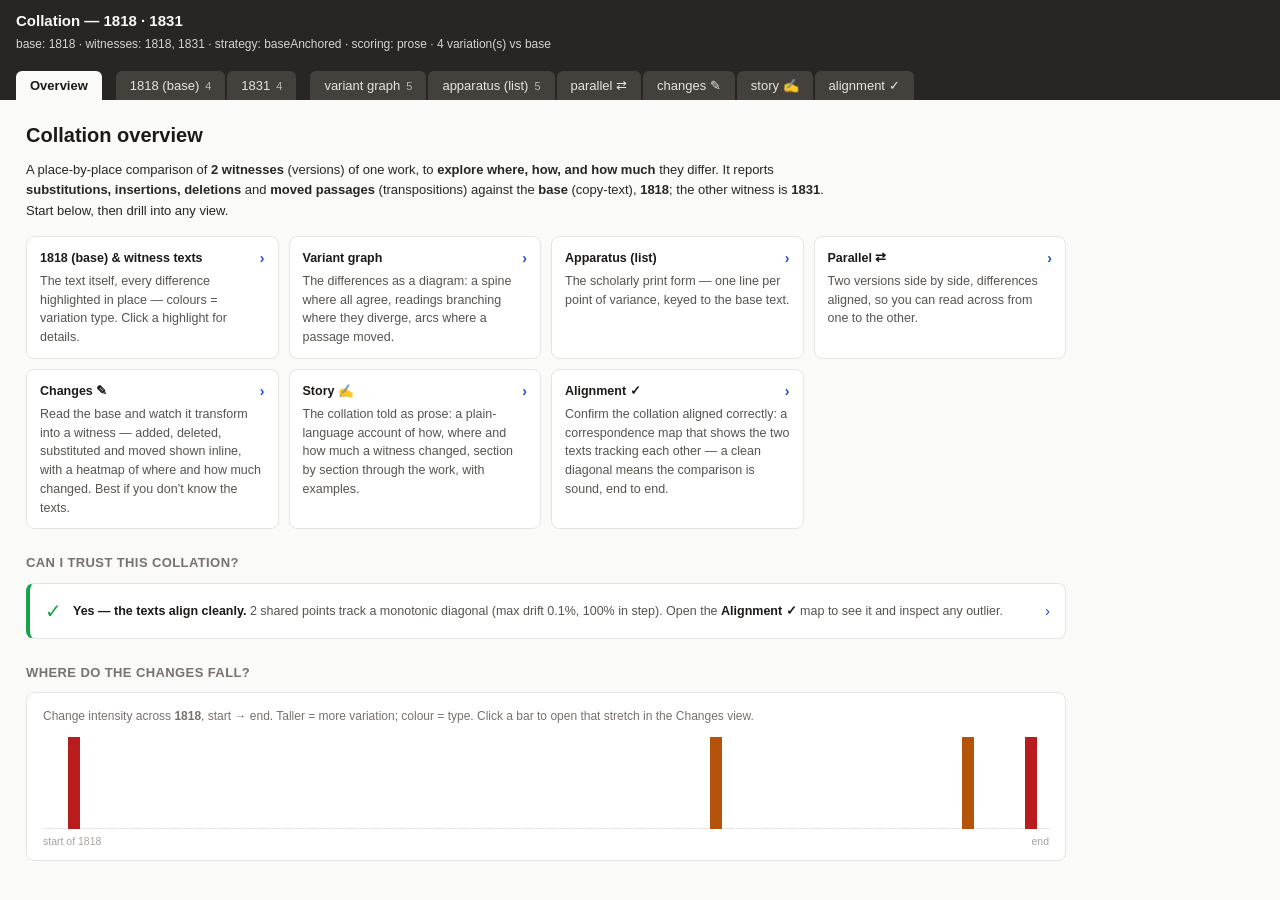
==== commit e1be577c: "Re-measure v0.3.0; fix the narrative's accidentals claim; regenerate demos - Narrative and viewer ov" ====
--- a/site/demos/frankenstein.html
+++ b/site/demos/frankenstein.html
@@ -258,7 +258,8 @@
                     font:15px/1.9 Georgia, "Times New Roman", serif; color:#1c1917; }
   #changes .cbody .kept { color:#1c1917; }
   /* substitution: struck base → new witness reading */
-  #changes .sub-old { color:#b91c1c; text-decoration:line-through; text-decoration-color:#f0a0a0; opacity:.75; }
+  /* a solid colour, not `opacity`: opacity on ~26k spans made WebKit take a minute to lay out a full novel (B15) */
+  #changes .sub-old { color:#cb5555; text-decoration:line-through; text-decoration-color:#f0a0a0; }
   #changes .sub-new { color:var(--ins); background:var(--insbg); border-radius:3px; padding:0 3px; }
   #changes .sub-arrow { color:#a8a29e; margin:0 2px; }
   /* deletion: struck base (witness omits it) */
@@ -316,7 +317,7 @@
   #story .seg .sh .loc { color:#a8a29e; font-weight:400; margin-left:6px; }
   #story .seg p { margin:0 0 6px; font:14px/1.7 Georgia, serif; color:#292524; }
   /* an inline change rendered in the prose: struck old → new, etc. — reuse the redline vocabulary */
-  #story .c-sub .o { color:#b91c1c; text-decoration:line-through; text-decoration-color:#f0a0a0; opacity:.8; }
+  #story .c-sub .o { color:#c74949; text-decoration:line-through; text-decoration-color:#f0a0a0; }
   #story .c-sub .n { color:var(--ins); }
   #story .c-del { color:var(--del); text-decoration:line-through; text-decoration-color:#f0a0a0; }
   #story .c-ins { color:var(--ins); }
@@ -416,7 +417,7 @@
   <div id="side"><div id="detail">Select a highlighted span, or a row below.</div><div id="list"></div></div>
 </main>
 <div id="busy"><div class="spin"></div></div>
-<script type="application/json" id="data">{"annotations":[{"base":{"cite":"p.1 · line 1 · word 9","from":36,"reading":",","to":37},"comp":{"reading":""},"confidence":"certain","type":"deletion","withinMove":false,"witness":"1831"},{"base":{"cite":"p.1 · line 1 · word 10","from":38,"reading":",","to":42},"comp":{"cite":"p.1 · line 1 · word 9","from":37,"reading":"∅","to":41},"confidence":"certain","type":"variantSpelling","withinMove":false,"witness":"1831"},{"base":{"cite":"p.1 · line 12 · word 4","from":784,"reading":"!—","to":786},"comp":{"cite":"p.1 · line 12 · word 4","from":783,"reading":"!","to":784},"confidence":"certain","type":"substitution","withinMove":false,"witness":"1831"},{"base":{"cite":"p.1 · line 12 · word 5","from":786,"reading":"!—","to":791},"comp":{"cite":"p.1 · line 12 · word 5","from":785,"reading":"!","to":790},"confidence":"certain","type":"variantSpelling","withinMove":false,"witness":"1831"},{"base":{"cite":"p.1 · line 16 · words 7–8","from":1080,"reading":"dun white","to":1089},"comp":{"cite":"p.1 · line 16 · word 10","from":1079,"reading":"dun-white","to":1088},"confidence":"certain","type":"substitution","withinMove":false,"witness":"1831"},{"base":{"cite":"p.1 · line 17 · word 3","from":1148,"reading":",","to":1149},"comp":{"reading":""},"confidence":"certain","type":"deletion","withinMove":false,"witness":"1831"},{"base":{"cite":"p.1 · line 17 · word 4","from":1150,"reading":",","to":1153},"comp":{"cite":"p.1 · line 17 · word 8","from":1148,"reading":"∅","to":1151},"confidence":"certain","type":"variantSpelling","withinMove":false,"witness":"1831"}],"apparatus":[{"from":36,"lemma":",","position":8,"to":37,"type":"substitution","variants":[{"reading":"∅","sigla":["1831"]}]},{"from":784,"lemma":"!—","position":155,"to":786,"type":"substitution","variants":[{"reading":"!","sigla":["1831"]}]},{"from":1080,"lemma":"dun","position":213,"to":1083,"type":"substitution","variants":[{"reading":"dun-white","sigla":["1831"]}]},{"from":1084,"lemma":"white","position":214,"to":1089,"type":"substitution","variants":[{"reading":"dun-white","sigla":["1831"]}]},{"from":1148,"lemma":",","position":225,"to":1149,"type":"substitution","variants":[{"reading":"∅","sigla":["1831"]}]}],"base":"1818","graph":{"edges":[{"confidence":"certain","from":0,"isMove":false,"to":1,"witnesses":["1818","1831"]},{"confidence":"certain","from":1,"isMove":false,"to":2,"witnesses":["1818","1831"]},{"confidence":"certain","from":2,"isMove":false,"to":3,"witnesses":["1818","1831"]},{"confidence":"certain","from":3,"isMove":false,"to":4,"witnesses":["1818","1831"]},{"confidence":"certain","from":4,"isMove":false,"to":5,"witnesses":["1818","1831"]},{"confidence":"certain","from":5,"isMove":false,"to":6,"witnesses":["1818","1831"]},{"confidence":"certain","from":6,"isMove":false,"to":7,"witnesses":["1818","1831"]},{"confidence":"certain","from":7,"isMove":false,"to":8,"witnesses":["1818","1831"]},{"confidence":"certain","from":8,"isMove":false,"to":9,"witnesses":["1818","1831"]},{"confidence":"certain","from":9,"isMove":false,"to":10,"witnesses":["1818","1831"]},{"confidence":"certain","from":10,"isMove":false,"to":11,"witnesses":["1818","1831"]},{"confidence":"certain","from":11,"isMove":false,"to":12,"witnesses":["1818","1831"]},{"confidence":"certain","from":12,"isMove":false,"to":13,"witnesses":["1818","1831"]},{"confidence":"certain","from":13,"isMove":false,"to":14,"witnesses":["1818","1831"]},{"confidence":"certain","from":14,"isMove":false,"to":15,"witnesses":["1818","1831"]},{"confidence":"certain","from":15,"isMove":false,"to":16,"witnesses":["1818","1831"]},{"confidence":"certain","from":16,"isMove":false,"to":17,"witnesses":["1818","1831"]},{"confidence":"certain","from":17,"isMove":false,"to":18,"witnesses":["1818","1831"]},{"confidence":"certain","from":18,"isMove":false,"to":19,"witnesses":["1818","1831"]},{"confidence":"certain","from":19,"isMove":false,"to":20,"witnesses":["1818","1831"]},{"confidence":"certain","from":20,"isMove":false,"to":21,"witnesses":["1818","1831"]},{"confidence":"certain","from":21,"isMove":false,"to":22,"witnesses":["1818","1831"]},{"confidence":"certain","from":22,"isMove":false,"to":23,"witnesses":["1818","1831"]},{"confidence":"certain","from":23,"isMove":false,"to":24,"witnesses":["1818","1831"]},{"confidence":"certain","from":24,"isMove":false,"to":25,"witnesses":["1818","1831"]},{"confidence":"certain","from":25,"isMove":false,"to":26,"witnesses":["1818","1831"]},{"confidence":"certain","from":26,"isMove":false,"to":27,"witnesses":["1818","1831"]},{"confidence":"certain","from":27,"isMove":false,"to":28,"witnesses":["1818","1831"]},{"confidence":"certain","from":28,"isMove":false,"to":29,"witnesses":["1818","1831"]},{"confidence":"certain","from":29,"isMove":false,"to":30,"witnesses":["1818","1831"]},{"confidence":"certain","from":30,"isMove":false,"to":31,"witnesses":["1818","1831"]},{"confidence":"certain","from":31,"isMove":false,"to":32,"witnesses":["1818","1831"]},{"confidence":"certain","from":32,"isMove":false,"to":33,"witnesses":["1818","1831"]},{"confidence":"certain","from":33,"isMove":false,"to":34,"witnesses":["1818","1831"]},{"confidence":"certain","from":34,"isMove":false,"to":35,"witnesses":["1818","1831"]},{"confidence":"certain","from":35,"isMove":false,"to":36,"witnesses":["1818","1831"]},{"confidence":"certain","from":36,"isMove":false,"to":37,"witnesses":["1818","1831"]},{"confidence":"certain","from":37,"isMove":false,"to":38,"witnesses":["1818","1831"]},{"confidence":"certain","from":38,"isMove":false,"to":39,"witnesses":["1818","1831"]},{"confidence":"certain","from":39,"isMove":false,"to":40,"witnesses":["1818","1831"]},{"confidence":"certain","from":40,"isMove":false,"to":41,"witnesses":["1818","1831"]},{"confidence":"certain","from":41,"isMove":false,"to":42,"witnesses":["1818","1831"]},{"confidence":"certain","from":42,"isMove":false,"to":43,"witnesses":["1818","1831"]},{"confidence":"certain","from":43,"isMove":false,"to":44,"witnesses":["1818","1831"]},{"confidence":"certain","from":44,"isMove":false,"to":45,"witnesses":["1818","1831"]},{"confidence":"certain","from":45,"isMove":false,"to":46,"witnesses":["1818","1831"]},{"confidence":"certain","from":46,"isMove":false,"to":47,"witnesses":["1818","1831"]},{"confidence":"certain","from":47,"isMove":false,"to":48,"witnesses":["1818","1831"]},{"confidence":"certain","from":48,"isMove":false,"to":49,"witnesses":["1818","1831"]},{"confidence":"certain","from":49,"isMove":false,"to":50,"witnesses":["1818","1831"]},{"confidence":"certain","from":50,"isMove":false,"to":51,"witnesses":["1818","1831"]},{"confidence":"certain","from":51,"isMove":false,"to":52,"witnesses":["1818","1831"]},{"confidence":"certain","from":52,"isMove":false,"to":53,"witnesses":["1818","1831"]},{"confidence":"certain","from":53,"isMove":false,"to":54,"witnesses":["1818","1831"]},{"confidence":"certain","from":54,"isMove":false,"to":55,"witnesses":["1818","1831"]},{"confidence":"certain","from":55,"isMove":false,"to":56,"witnesses":["1818","1831"]},{"confidence":"certain","from":56,"isMove":false,"to":57,"witnesses":["1818","1831"]},{"confidence":"certain","from":57,"isMove":false,"to":58,"witnesses":["1818","1831"]},{"confidence":"certain","from":58,"isMove":false,"to":59,"witnesses":["1818","1831"]},{"confidence":"certain","from":59,"isMove":false,"to":60,"witnesses":["1818","1831"]},{"confidence":"certain","from":60,"isMove":false,"to":61,"witnesses":["1818","1831"]},{"confidence":"certain","from":61,"isMove":false,"to":62,"witnesses":["1818","1831"]},{"confidence":"certain","from":62,"isMove":false,"to":63,"witnesses":["1818","1831"]},{"confidence":"certain","from":63,"isMove":false,"to":64,"witnesses":["1818","1831"]},{"confidence":"certain","from":64,"isMove":false,"to":65,"witnesses":["1818","1831"]},{"confidence":"certain","from":65,"isMove":false,"to":66,"witnesses":["1818","1831"]},{"confidence":"certain","from":66,"isMove":false,"to":67,"witnesses":["1818","1831"]},{"confidence":"certain","from":67,"isMove":false,"to":68,"witnesses":["1818","1831"]},{"confidence":"certain","from":68,"isMove":false,"to":69,"witnesses":["1818","1831"]},{"confidence":"certain","from":69,"isMove":false,"to":70,"witnesses":["1818","1831"]},{"confidence":"certain","from":70,"isMove":false,"to":71,"witnesses":["1818","1831"]},{"confidence":"certain","from":71,"isMove":false,"to":72,"witnesses":["1818","1831"]},{"confidence":"certain","from":72,"isMove":false,"to":73,"witnesses":["1818","1831"]},{"confidence":"certain","from":73,"isMove":false,"to":74,"witnesses":["1818","1831"]},{"confidence":"certain","from":74,"isMove":false,"to":75,"witnesses":["1818","1831"]},{"confidence":"certain","from":75,"isMove":false,"to":76,"witnesses":["1818","1831"]},{"confidence":"certain","from":76,"isMove":false,"to":77,"witnesses":["1818","1831"]},{"confidence":"certain","from":77,"isMove":false,"to":78,"witnesses":["1818","1831"]},{"confidence":"certain","from":78,"isMove":false,"to":79,"witnesses":["1818","1831"]},{"confidence":"certain","from":79,"isMove":false,"to":80,"witnesses":["1818","1831"]},{"confidence":"certain","from":80,"isMove":false,"to":81,"witnesses":["1818","1831"]},{"confidence":"certain","from":81,"isMove":false,"to":82,"witnesses":["1818","1831"]},{"confidence":"certain","from":82,"isMove":false,"to":83,"witnesses":["1818","1831"]},{"confidence":"certain","from":83,"isMove":false,"to":84,"witnesses":["1818","1831"]},{"confidence":"certain","from":84,"isMove":false,"to":85,"witnesses":["1818","1831"]},{"confidence":"certain","from":85,"isMove":false,"to":86,"witnesses":["1818","1831"]},{"confidence":"certain","from":86,"isMove":false,"to":87,"witnesses":["1818","1831"]},{"confidence":"certain","from":87,"isMove":false,"to":88,"witnesses":["1818","1831"]},{"confidence":"certain","from":88,"isMove":false,"to":89,"witnesses":["1818","1831"]},{"confidence":"certain","from":89,"isMove":false,"to":90,"witnesses":["1818","1831"]},{"confidence":"certain","from":90,"isMove":false,"to":91,"witnesses":["1818","1831"]},{"confidence":"certain","from":91,"isMove":false,"to":92,"witnesses":["1818","1831"]},{"confidence":"certain","from":92,"isMove":false,"to":93,"witnesses":["1818","1831"]},{"confidence":"certain","from":93,"isMove":false,"to":94,"witnesses":["1818","1831"]},{"confidence":"certain","from":94,"isMove":false,"to":95,"witnesses":["1818","1831"]},{"confidence":"certain","from":95,"isMove":false,"to":96,"witnesses":["1818","1831"]},{"confidence":"certain","from":96,"isMove":false,"to":97,"witnesses":["1818","1831"]},{"confidence":"certain","from":97,"isMove":false,"to":98,"witnesses":["1818","1831"]},{"confidence":"certain","from":98,"isMove":false,"to":99,"witnesses":["1818","1831"]},{"confidence":"certain","from":99,"isMove":false,"to":100,"witnesses":["1818","1831"]},{"confidence":"certain","from":100,"isMove":false,"to":101,"witnesses":["1818","1831"]},{"confidence":"certain","from":101,"isMove":false,"to":102,"witnesses":["1818","1831"]},{"confidence":"certain","from":102,"isMove":false,"to":103,"witnesses":["1818","1831"]},{"confidence":"certain","from":103,"isMove":false,"to":104,"witnesses":["1818","1831"]},{"confidence":"certain","from":104,"isMove":false,"to":105,"witnesses":["1818","1831"]},{"confidence":"certain","from":105,"isMove":false,"to":106,"witnesses":["1818","1831"]},{"confidence":"certain","from":106,"isMove":false,"to":107,"witnesses":["1818","1831"]},{"confidence":"certain","from":107,"isMove":false,"to":108,"witnesses":["1818","1831"]},{"confidence":"certain","from":108,"isMove":false,"to":109,"witnesses":["1818","1831"]},{"confidence":"certain","from":109,"isMove":false,"to":110,"witnesses":["1818","1831"]},{"confidence":"certain","from":110,"isMove":false,"to":111,"witnesses":["1818","1831"]},{"confidence":"certain","from":111,"isMove":false,"to":112,"witnesses":["1818","1831"]},{"confidence":"certain","from":112,"isMove":false,"to":113,"witnesses":["1818","1831"]},{"confidence":"certain","from":113,"isMove":false,"to":114,"witnesses":["1818","1831"]},{"confidence":"certain","from":114,"isMove":false,"to":115,"witnesses":["1818","1831"]},{"confidence":"certain","from":115,"isMove":false,"to":116,"witnesses":["1818","1831"]},{"confidence":"certain","from":116,"isMove":false,"to":117,"witnesses":["1818","1831"]},{"confidence":"certain","from":117,"isMove":false,"to":118,"witnesses":["1818","1831"]},{"confidence":"certain","from":118,"isMove":false,"to":119,"witnesses":["1818","1831"]},{"confidence":"certain","from":119,"isMove":false,"to":120,"witnesses":["1818","1831"]},{"confidence":"certain","from":120,"isMove":false,"to":121,"witnesses":["1818","1831"]},{"confidence":"certain","from":121,"isMove":false,"to":122,"witnesses":["1818","1831"]},{"confidence":"certain","from":122,"isMove":false,"to":123,"witnesses":["1818","1831"]},{"confidence":"certain","from":123,"isMove":false,"to":124,"witnesses":["1818","1831"]},{"confidence":"certain","from":124,"isMove":false,"to":125,"witnesses":["1818","1831"]},{"confidence":"certain","from":125,"isMove":false,"to":126,"witnesses":["1818","1831"]},{"confidence":"certain","from":126,"isMove":false,"to":127,"witnesses":["1818","1831"]},{"confidence":"certain","from":127,"isMove":false,"to":128,"witnesses":["1818","1831"]},{"confidence":"certain","from":128,"isMove":false,"to":129,"witnesses":["1818","1831"]},{"confidence":"certain","from":129,"isMove":false,"to":130,"witnesses":["1818","1831"]},{"confidence":"certain","from":130,"isMove":false,"to":131,"witnesses":["1818","1831"]},{"confidence":"certain","from":131,"isMove":false,"to":132,"witnesses":["1818","1831"]},{"confidence":"certain","from":132,"isMove":false,"to":133,"witnesses":["1818","1831"]},{"confidence":"certain","from":133,"isMove":false,"to":134,"witnesses":["1818","1831"]},{"confidence":"certain","from":134,"isMove":false,"to":135,"witnesses":["1818","1831"]},{"confidence":"certain","from":135,"isMove":false,"to":136,"witnesses":["1818","1831"]},{"confidence":"certain","from":136,"isMove":false,"to":137,"witnesses":["1818","1831"]},{"confidence":"certain","from":137,"isMove":false,"to":138,"witnesses":["1818","1831"]},{"confidence":"certain","from":138,"isMove":false,"to":139,"witnesses":["1818","1831"]},{"confidence":"certain","from":139,"isMove":false,"to":140,"witnesses":["1818","1831"]},{"confidence":"certain","from":140,"isMove":false,"to":141,"witnesses":["1818","1831"]},{"confidence":"certain","from":141,"isMove":false,"to":142,"witnesses":["1818","1831"]},{"confidence":"certain","from":142,"isMove":false,"to":143,"witnesses":["1818","1831"]},{"confidence":"certain","from":143,"isMove":false,"to":144,"witnesses":["1818","1831"]},{"confidence":"certain","from":144,"isMove":false,"to":145,"witnesses":["1818","1831"]},{"confidence":"certain","from":145,"isMove":false,"to":146,"witnesses":["1818","1831"]},{"confidence":"certain","from":146,"isMove":false,"to":147,"witnesses":["1818","1831"]},{"confidence":"certain","from":147,"isMove":false,"to":148,"witnesses":["1818","1831"]},{"confidence":"certain","from":148,"isMove":false,"to":149,"witnesses":["1818","1831"]},{"confidence":"certain","from":149,"isMove":false,"to":150,"witnesses":["1818","1831"]},{"confidence":"certain","from":150,"isMove":false,"to":151,"witnesses":["1818","1831"]},{"confidence":"certain","from":151,"isMove":false,"to":152,"witnesses":["1818","1831"]},{"confidence":"certain","from":152,"isMove":false,"to":153,"witnesses":["1818","1831"]},{"confidence":"certain","from":153,"isMove":false,"to":154,"witnesses":["1818","1831"]},{"confidence":"certain","from":154,"isMove":false,"to":155,"witnesses":["1818","1831"]},{"confidence":"certain","from":155,"isMove":false,"to":156,"witnesses":["1818","1831"]},{"confidence":"certain","from":156,"isMove":false,"to":157,"witnesses":["1818","1831"]},{"confidence":"certain","from":157,"isMove":false,"to":158,"witnesses":["1818","1831"]},{"confidence":"certain","from":158,"isMove":false,"to":159,"witnesses":["1818","1831"]},{"confidence":"certain","from":159,"isMove":false,"to":160,"witnesses":["1818","1831"]},{"confidence":"certain","from":160,"isMove":false,"to":161,"witnesses":["1818","1831"]},{"confidence":"certain","from":161,"isMove":false,"to":162,"witnesses":["1818","1831"]},{"confidence":"certain","from":162,"isMove":false,"to":163,"witnesses":["1818","1831"]},{"confidence":"certain","from":163,"isMove":false,"to":164,"witnesses":["1818","1831"]},{"confidence":"certain","from":164,"isMove":false,"to":165,"witnesses":["1818","1831"]},{"confidence":"certain","from":165,"isMove":false,"to":166,"witnesses":["1818","1831"]},{"confidence":"certain","from":166,"isMove":false,"to":167,"witnesses":["1818","1831"]},{"confidence":"certain","from":167,"isMove":false,"to":168,"witnesses":["1818","1831"]},{"confidence":"certain","from":168,"isMove":false,"to":169,"witnesses":["1818","1831"]},{"confidence":"certain","from":169,"isMove":false,"to":170,"witnesses":["1818","1831"]},{"confidence":"certain","from":170,"isMove":false,"to":171,"witnesses":["1818","1831"]},{"confidence":"certain","from":171,"isMove":false,"to":172,"witnesses":["1818","1831"]},{"confidence":"certain","from":172,"isMove":false,"to":173,"witnesses":["1818","1831"]},{"confidence":"certain","from":173,"isMove":false,"to":174,"witnesses":["1818","1831"]},{"confidence":"certain","from":174,"isMove":false,"to":175,"witnesses":["1818","1831"]},{"confidence":"certain","from":175,"isMove":false,"to":176,"witnesses":["1818","1831"]},{"confidence":"certain","from":176,"isMove":false,"to":177,"witnesses":["1818","1831"]},{"confidence":"certain","from":177,"isMove":false,"to":178,"witnesses":["1818","1831"]},{"confidence":"certain","from":178,"isMove":false,"to":179,"witnesses":["1818","1831"]},{"confidence":"certain","from":179,"isMove":false,"to":180,"witnesses":["1818","1831"]},{"confidence":"certain","from":180,"isMove":false,"to":181,"witnesses":["1818","1831"]},{"confidence":"certain","from":181,"isMove":false,"to":182,"witnesses":["1818","1831"]},{"confidence":"certain","from":182,"isMove":false,"to":183,"witnesses":["1818","1831"]},{"confidence":"certain","from":183,"isMove":false,"to":184,"witnesses":["1818","1831"]},{"confidence":"certain","from":184,"isMove":false,"to":185,"witnesses":["1818","1831"]},{"confidence":"certain","from":185,"isMove":false,"to":186,"witnesses":["1818","1831"]},{"confidence":"certain","from":186,"isMove":false,"to":187,"witnesses":["1818","1831"]},{"confidence":"certain","from":187,"isMove":false,"to":188,"witnesses":["1818","1831"]},{"confidence":"certain","from":188,"isMove":false,"to":189,"witnesses":["1818","1831"]},{"confidence":"certain","from":189,"isMove":false,"to":190,"witnesses":["1818","1831"]},{"confidence":"certain","from":190,"isMove":false,"to":191,"witnesses":["1818","1831"]},{"confidence":"certain","from":191,"isMove":false,"to":192,"witnesses":["1818","1831"]},{"confidence":"certain","from":192,"isMove":false,"to":193,"witnesses":["1818","1831"]},{"confidence":"certain","from":193,"isMove":false,"to":194,"witnesses":["1818","1831"]},{"confidence":"certain","from":194,"isMove":false,"to":195,"witnesses":["1818","1831"]},{"confidence":"certain","from":195,"isMove":false,"to":196,"witnesses":["1818","1831"]},{"confidence":"certain","from":196,"isMove":false,"to":197,"witnesses":["1818","1831"]},{"confidence":"certain","from":197,"isMove":false,"to":198,"witnesses":["1818","1831"]},{"confidence":"certain","from":198,"isMove":false,"to":199,"witnesses":["1818","1831"]},{"confidence":"certain","from":199,"isMove":false,"to":200,"witnesses":["1818","1831"]},{"confidence":"certain","from":200,"isMove":false,"to":201,"witnesses":["1818","1831"]},{"confidence":"certain","from":201,"isMove":false,"to":202,"witnesses":["1818","1831"]},{"confidence":"certain","from":202,"isMove":false,"to":203,"witnesses":["1818","1831"]},{"confidence":"certain","from":203,"isMove":false,"to":204,"witnesses":["1818","1831"]},{"confidence":"certain","from":204,"isMove":false,"to":205,"witnesses":["1818","1831"]},{"confidence":"certain","from":205,"isMove":false,"to":206,"witnesses":["1818","1831"]},{"confidence":"certain","from":206,"isMove":false,"to":207,"witnesses":["1818","1831"]},{"confidence":"certain","from":207,"isMove":false,"to":208,"witnesses":["1818","1831"]},{"confidence":"certain","from":208,"isMove":false,"to":209,"witnesses":["1818","1831"]},{"confidence":"certain","from":209,"isMove":false,"to":210,"witnesses":["1818","1831"]},{"confidence":"certain","from":210,"isMove":false,"to":211,"witnesses":["1818","1831"]},{"confidence":"certain","from":211,"isMove":false,"to":212,"witnesses":["1818","1831"]},{"confidence":"certain","from":212,"isMove":false,"to":213,"witnesses":["1818","1831"]},{"confidence":"certain","from":213,"isMove":false,"to":214,"witnesses":["1818","1831"]},{"confidence":"certain","from":214,"isMove":false,"to":215,"witnesses":["1818","1831"]},{"confidence":"certain","from":215,"isMove":false,"to":216,"witnesses":["1818","1831"]},{"confidence":"certain","from":216,"isMove":false,"to":217,"witnesses":["1818","1831"]},{"confidence":"certain","from":217,"isMove":false,"to":218,"witnesses":["1818","1831"]},{"confidence":"certain","from":218,"isMove":false,"to":219,"witnesses":["1818","1831"]},{"confidence":"certain","from":219,"isMove":false,"to":220,"witnesses":["1818","1831"]},{"confidence":"certain","from":220,"isMove":false,"to":221,"witnesses":["1818","1831"]},{"confidence":"certain","from":221,"isMove":false,"to":222,"witnesses":["1818","1831"]},{"confidence":"certain","from":222,"isMove":false,"to":223,"witnesses":["1818","1831"]},{"confidence":"certain","from":223,"isMove":false,"to":224,"witnesses":["1818","1831"]},{"confidence":"certain","from":224,"isMove":false,"to":225,"witnesses":["1818","1831"]},{"confidence":"certain","from":225,"isMove":false,"to":226,"witnesses":["1818","1831"]},{"confidence":"certain","from":226,"isMove":false,"to":227,"witnesses":["1818","1831"]},{"confidence":"certain","from":227,"isMove":false,"to":228,"witnesses":["1818","1831"]},{"confidence":"certain","from":228,"isMove":false,"to":229,"witnesses":["1818","1831"]},{"confidence":"certain","from":229,"isMove":false,"to":230,"witnesses":["1818","1831"]}],"nodes":[{"agree":"It","from":0,"id":0,"isInserted":false,"to":2},{"agree":"was","from":3,"id":1,"isInserted":false,"to":6},{"agree":"on","from":7,"id":2,"isInserted":false,"to":9},{"agree":"a","from":10,"id":3,"isInserted":false,"to":11},{"agree":"dreary","from":12,"id":4,"isInserted":false,"to":18},{"agree":"night","from":19,"id":5,"isInserted":false,"to":24},{"agree":"of","from":25,"id":6,"isInserted":false,"to":27},{"agree":"November","from":28,"id":7,"isInserted":false,"to":36},{"from":36,"id":8,"isInserted":false,"readings":[{"reading":",","sigla":["1818"]},{"reading":"∅","sigla":["1831"]}],"to":37},{"agree":"that","from":38,"id":9,"isInserted":false,"to":42},{"agree":"I","from":43,"id":10,"isInserted":false,"to":44},{"agree":"beheld","from":45,"id":11,"isInserted":false,"to":51},{"agree":"the","from":52,"id":12,"isInserted":false,"to":55},{"agree":"accomplishment","from":56,"id":13,"isInserted":false,"to":70},{"agree":"of","from":72,"id":14,"isInserted":false,"to":74},{"agree":"my","from":75,"id":15,"isInserted":false,"to":77},{"agree":"toils","from":78,"id":16,"isInserted":false,"to":83},{"agree":".","from":83,"id":17,"isInserted":false,"to":84},{"agree":"With","from":85,"id":18,"isInserted":false,"to":89},{"agree":"an","from":90,"id":19,"isInserted":false,"to":92},{"agree":"anxiety","from":93,"id":20,"isInserted":false,"to":100},{"agree":"that","from":101,"id":21,"isInserted":false,"to":105},{"agree":"almost","from":106,"id":22,"isInserted":false,"to":112},{"agree":"amounted","from":113,"id":23,"isInserted":false,"to":121},{"agree":"to","from":122,"id":24,"isInserted":false,"to":124},{"agree":"agony","from":125,"id":25,"isInserted":false,"to":130},{"agree":",","from":130,"id":26,"isInserted":false,"to":131},{"agree":"I","from":132,"id":27,"isInserted":false,"to":133},{"agree":"collected","from":134,"id":28,"isInserted":false,"to":143},{"agree":"the","from":145,"id":29,"isInserted":false,"to":148},{"agree":"instruments","from":149,"id":30,"isInserted":false,"to":160},{"agree":"of","from":161,"id":31,"isInserted":false,"to":163},{"agree":"life","from":164,"id":32,"isInserted":false,"to":168},{"agree":"around","from":169,"id":33,"isInserted":false,"to":175},{"agree":"me","from":176,"id":34,"isInserted":false,"to":178},{"agree":",","from":178,"id":35,"isInserted":false,"to":179},{"agree":"that","from":180,"id":36,"isInserted":false,"to":184},{"agree":"I","from":185,"id":37,"isInserted":false,"to":186},{"agree":"might","from":187,"id":38,"isInserted":false,"to":192},{"agree":"infuse","from":193,"id":39,"isInserted":false,"to":199},{"agree":"a","from":200,"id":40,"isInserted":false,"to":201},{"agree":"spark","from":202,"id":41,"isInserted":false,"to":207},{"agree":"of","from":208,"id":42,"isInserted":false,"to":210},{"agree":"being","from":211,"id":43,"isInserted":false,"to":216},{"agree":"into","from":218,"id":44,"isInserted":false,"to":222},{"agree":"the","from":223,"id":45,"isInserted":false,"to":226},{"agree":"lifeless","from":227,"id":46,"isInserted":false,"to":235},{"agree":"thing","from":236,"id":47,"isInserted":false,"to":241},{"agree":"that","from":242,"id":48,"isInserted":false,"to":246},{"agree":"lay","from":247,"id":49,"isInserted":false,"to":250},{"agree":"at","from":251,"id":50,"isInserted":false,"to":253},{"agree":"my","from":254,"id":51,"isInserted":false,"to":256},{"agree":"feet","from":257,"id":52,"isInserted":false,"to":261},{"agree":".","from":261,"id":53,"isInserted":false,"to":262},{"agree":"It","from":263,"id":54,"isInserted":false,"to":265},{"agree":"was","from":266,"id":55,"isInserted":false,"to":269},{"agree":"already","from":270,"id":56,"isInserted":false,"to":277},{"agree":"one","from":278,"id":57,"isInserted":false,"to":281},{"agree":"in","from":282,"id":58,"isInserted":false,"to":284},{"agree":"the","from":285,"id":59,"isInserted":false,"to":288},{"agree":"morning","from":290,"id":60,"isInserted":false,"to":297},{"agree":";","from":297,"id":61,"isInserted":false,"to":298},{"agree":"the","from":299,"id":62,"isInserted":false,"to":302},{"agree":"rain","from":303,"id":63,"isInserted":false,"to":307},{"agree":"pattered","from":308,"id":64,"isInserted":false,"to":316},{"agree":"dismally","from":317,"id":65,"isInserted":false,"to":325},{"agree":"against","from":326,"id":66,"isInserted":false,"to":333},{"agree":"the","from":334,"id":67,"isInserted":false,"to":337},{"agree":"panes","from":338,"id":68,"isInserted":false,"to":343},{"agree":",","from":343,"id":69,"isInserted":false,"to":344},{"agree":"and","from":345,"id":70,"isInserted":false,"to":348},{"agree":"my","from":349,"id":71,"isInserted":false,"to":351},{"agree":"candle","from":352,"id":72,"isInserted":false,"to":358},{"agree":"was","from":359,"id":73,"isInserted":false,"to":362},{"agree":"nearly","from":364,"id":74,"isInserted":false,"to":370},{"agree":"burnt","from":371,"id":75,"isInserted":false,"to":376},{"agree":"out","from":377,"id":76,"isInserted":false,"to":380},{"agree":",","from":380,"id":77,"isInserted":false,"to":381},{"agree":"when","from":382,"id":78,"isInserted":false,"to":386},{"agree":",","from":386,"id":79,"isInserted":false,"to":387},{"agree":"by","from":388,"id":80,"isInserted":false,"to":390},{"agree":"the","from":391,"id":81,"isInserted":false,"to":394},{"agree":"glimmer","from":395,"id":82,"isInserted":false,"to":402},{"agree":"of","from":403,"id":83,"isInserted":false,"to":405},{"agree":"the","from":406,"id":84,"isInserted":false,"to":409},{"agree":"half-extinguished","from":410,"id":85,"isInserted":false,"to":427},{"agree":"light","from":428,"id":86,"isInserted":false,"to":433},{"agree":",","from":433,"id":87,"isInserted":false,"to":434},{"agree":"I","from":435,"id":88,"isInserted":false,"to":436},{"agree":"saw","from":438,"id":89,"isInserted":false,"to":441},{"agree":"the","from":442,"id":90,"isInserted":false,"to":445},{"agree":"dull","from":446,"id":91,"isInserted":false,"to":450},{"agree":"yellow","from":451,"id":92,"isInserted":false,"to":457},{"agree":"eye","from":458,"id":93,"isInserted":false,"to":461},{"agree":"of","from":462,"id":94,"isInserted":false,"to":464},{"agree":"the","from":465,"id":95,"isInserted":false,"to":468},{"agree":"creature","from":469,"id":96,"isInserted":false,"to":477},{"agree":"open","from":478,"id":97,"isInserted":false,"to":482},{"agree":";","from":482,"id":98,"isInserted":false,"to":483},{"agree":"it","from":484,"id":99,"isInserted":false,"to":486},{"agree":"breathed","from":487,"id":100,"isInserted":false,"to":495},{"agree":"hard","from":496,"id":101,"isInserted":false,"to":500},{"agree":",","from":500,"id":102,"isInserted":false,"to":501},{"agree":"and","from":502,"id":103,"isInserted":false,"to":505},{"agree":"a","from":506,"id":104,"isInserted":false,"to":507},{"agree":"convulsive","from":509,"id":105,"isInserted":false,"to":519},{"agree":"motion","from":520,"id":106,"isInserted":false,"to":526},{"agree":"agitated","from":527,"id":107,"isInserted":false,"to":535},{"agree":"its","from":536,"id":108,"isInserted":false,"to":539},{"agree":"limbs","from":540,"id":109,"isInserted":false,"to":545},{"agree":".","from":545,"id":110,"isInserted":false,"to":546},{"agree":"How","from":550,"id":111,"isInserted":false,"to":553},{"agree":"can","from":554,"id":112,"isInserted":false,"to":557},{"agree":"I","from":558,"id":113,"isInserted":false,"to":559},{"agree":"describe","from":560,"id":114,"isInserted":false,"to":568},{"agree":"my","from":569,"id":115,"isInserted":false,"to":571},{"agree":"emotions","from":572,"id":116,"isInserted":false,"to":580},{"agree":"at","from":581,"id":117,"isInserted":false,"to":583},{"agree":"this","from":584,"id":118,"isInserted":false,"to":588},{"agree":"catastrophe","from":589,"id":119,"isInserted":false,"to":600},{"agree":",","from":600,"id":120,"isInserted":false,"to":601},{"agree":"or","from":602,"id":121,"isInserted":false,"to":604},{"agree":"how","from":605,"id":122,"isInserted":false,"to":608},{"agree":"delineate","from":609,"id":123,"isInserted":false,"to":618},{"agree":"the","from":619,"id":124,"isInserted":false,"to":622},{"agree":"wretch","from":624,"id":125,"isInserted":false,"to":630},{"agree":"whom","from":631,"id":126,"isInserted":false,"to":635},{"agree":"with","from":636,"id":127,"isInserted":false,"to":640},{"agree":"such","from":641,"id":128,"isInserted":false,"to":645},{"agree":"infinite","from":646,"id":129,"isInserted":false,"to":654},{"agree":"pains","from":655,"id":130,"isInserted":false,"to":660},{"agree":"and","from":661,"id":131,"isInserted":false,"to":664},{"agree":"care","from":665,"id":132,"isInserted":false,"to":669},{"agree":"I","from":670,"id":133,"isInserted":false,"to":671},{"agree":"had","from":672,"id":134,"isInserted":false,"to":675},{"agree":"endeavoured","from":676,"id":135,"isInserted":false,"to":687},{"agree":"to","from":688,"id":136,"isInserted":false,"to":690},{"agree":"form","from":691,"id":137,"isInserted":false,"to":695},{"agree":"?","from":695,"id":138,"isInserted":false,"to":696},{"agree":"His","from":698,"id":139,"isInserted":false,"to":701},{"agree":"limbs","from":702,"id":140,"isInserted":false,"to":707},{"agree":"were","from":708,"id":141,"isInserted":false,"to":712},{"agree":"in","from":713,"id":142,"isInserted":false,"to":715},{"agree":"proportion","from":716,"id":143,"isInserted":false,"to":726},{"agree":",","from":726,"id":144,"isInserted":false,"to":727},{"agree":"and","from":728,"id":145,"isInserted":false,"to":731},{"agree":"I","from":732,"id":146,"isInserted":false,"to":733},{"agree":"had","from":734,"id":147,"isInserted":false,"to":737},{"agree":"selected","from":738,"id":148,"isInserted":false,"to":746},{"agree":"his","from":747,"id":149,"isInserted":false,"to":750},{"agree":"features","from":751,"id":150,"isInserted":false,"to":759},{"agree":"as","from":760,"id":151,"isInserted":false,"to":762},{"agree":"beautiful","from":764,"id":152,"isInserted":false,"to":773},{"agree":".","from":773,"id":153,"isInserted":false,"to":774},{"agree":"Beautiful","from":775,"id":154,"isInserted":false,"to":784},{"from":784,"id":155,"isInserted":false,"readings":[{"reading":"!","sigla":["1831"]},{"reading":"!—","sigla":["1818"]}],"to":786},{"agree":"Great","from":786,"id":156,"isInserted":false,"to":791},{"agree":"God","from":792,"id":157,"isInserted":false,"to":795},{"agree":"!","from":795,"id":158,"isInserted":false,"to":796},{"agree":"His","from":797,"id":159,"isInserted":false,"to":800},{"agree":"yellow","from":801,"id":160,"isInserted":false,"to":807},{"agree":"skin","from":808,"id":161,"isInserted":false,"to":812},{"agree":"scarcely","from":813,"id":162,"isInserted":false,"to":821},{"agree":"covered","from":822,"id":163,"isInserted":false,"to":829},{"agree":"the","from":830,"id":164,"isInserted":false,"to":833},{"agree":"work","from":835,"id":165,"isInserted":false,"to":839},{"agree":"of","from":840,"id":166,"isInserted":false,"to":842},{"agree":"muscles","from":843,"id":167,"isInserted":false,"to":850},{"agree":"and","from":851,"id":168,"isInserted":false,"to":854},{"agree":"arteries","from":855,"id":169,"isInserted":false,"to":863},{"agree":"beneath","from":864,"id":170,"isInserted":false,"to":871},{"agree":";","from":871,"id":171,"isInserted":false,"to":872},{"agree":"his","from":873,"id":172,"isInserted":false,"to":876},{"agree":"hair","from":877,"id":173,"isInserted":false,"to":881},{"agree":"was","from":882,"id":174,"isInserted":false,"to":885},{"agree":"of","from":886,"id":175,"isInserted":false,"to":888},{"agree":"a","from":889,"id":176,"isInserted":false,"to":890},{"agree":"lustrous","from":891,"id":177,"isInserted":false,"to":899},{"agree":"black","from":900,"id":178,"isInserted":false,"to":905},{"agree":",","from":905,"id":179,"isInserted":false,"to":906},{"agree":"and","from":908,"id":180,"isInserted":false,"to":911},{"agree":"flowing","from":912,"id":181,"isInserted":false,"to":919},{"agree":";","from":919,"id":182,"isInserted":false,"to":920},{"agree":"his","from":921,"id":183,"isInserted":false,"to":924},{"agree":"teeth","from":925,"id":184,"isInserted":false,"to":930},{"agree":"of","from":931,"id":185,"isInserted":false,"to":933},{"agree":"a","from":934,"id":186,"isInserted":false,"to":935},{"agree":"pearly","from":936,"id":187,"isInserted":false,"to":942},{"agree":"whiteness","from":943,"id":188,"isInserted":false,"to":952},{"agree":";","from":952,"id":189,"isInserted":false,"to":953},{"agree":"but","from":954,"id":190,"isInserted":false,"to":957},{"agree":"these","from":958,"id":191,"isInserted":false,"to":963},{"agree":"luxuriances","from":964,"id":192,"isInserted":false,"to":975},{"agree":"only","from":976,"id":193,"isInserted":false,"to":980},{"agree":"formed","from":982,"id":194,"isInserted":false,"to":988},{"agree":"a","from":989,"id":195,"isInserted":false,"to":990},{"agree":"more","from":991,"id":196,"isInserted":false,"to":995},{"agree":"horrid","from":996,"id":197,"isInserted":false,"to":1002},{"agree":"contrast","from":1003,"id":198,"isInserted":false,"to":1011},{"agree":"with","from":1012,"id":199,"isInserted":false,"to":1016},{"agree":"his","from":1017,"id":200,"isInserted":false,"to":1020},{"agree":"watery","from":1021,"id":201,"isInserted":false,"to":1027},{"agree":"eyes","from":1028,"id":202,"isInserted":false,"to":1032},{"agree":",","from":1032,"id":203,"isInserted":false,"to":1033},{"agree":"that","from":1034,"id":204,"isInserted":false,"to":1038},{"agree":"seemed","from":1039,"id":205,"isInserted":false,"to":1045},{"agree":"almost","from":1046,"id":206,"isInserted":false,"to":1052},{"agree":"of","from":1054,"id":207,"isInserted":false,"to":1056},{"agree":"the","from":1057,"id":208,"isInserted":false,"to":1060},{"agree":"same","from":1061,"id":209,"isInserted":false,"to":1065},{"agree":"colour","from":1066,"id":210,"isInserted":false,"to":1072},{"agree":"as","from":1073,"id":211,"isInserted":false,"to":1075},{"agree":"the","from":1076,"id":212,"isInserted":false,"to":1079},{"from":1080,"id":213,"isInserted":false,"readings":[{"reading":"dun","sigla":["1818"]},{"reading":"dun-white","sigla":["1831"]}],"to":1083},{"from":1084,"id":214,"isInserted":false,"readings":[{"reading":"dun-white","sigla":["1831"]},{"reading":"white","sigla":["1818"]}],"to":1089},{"agree":"sockets","from":1090,"id":215,"isInserted":false,"to":1097},{"agree":"in","from":1098,"id":216,"isInserted":false,"to":1100},{"agree":"which","from":1101,"id":217,"isInserted":false,"to":1106},{"agree":"they","from":1107,"id":218,"isInserted":false,"to":1111},{"agree":"were","from":1112,"id":219,"isInserted":false,"to":1116},{"agree":"set","from":1117,"id":220,"isInserted":false,"to":1120},{"agree":",","from":1120,"id":221,"isInserted":false,"to":1121},{"agree":"his","from":1122,"id":222,"isInserted":false,"to":1125},{"agree":"shrivelled","from":1127,"id":223,"isInserted":false,"to":1137},{"agree":"complexion","from":1138,"id":224,"isInserted":false,"to":1148},{"from":1148,"id":225,"isInserted":false,"readings":[{"reading":",","sigla":["1818"]},{"reading":"∅","sigla":["1831"]}],"to":1149},{"agree":"and","from":1150,"id":226,"isInserted":false,"to":1153},{"agree":"straight","from":1154,"id":227,"isInserted":false,"to":1162},{"agree":"black","from":1163,"id":228,"isInserted":false,"to":1168},{"agree":"lips","from":1169,"id":229,"isInserted":false,"to":1173},{"agree":".","from":1173,"id":230,"isInserted":false,"to":1174}],"spine":[0,1,2,3,4,5,6,7,8,9,10,11,12,13,14,15,16,17,18,19,20,21,22,23,24,25,26,27,28,29,30,31,32,33,34,35,36,37,38,39,40,41,42,43,44,45,46,47,48,49,50,51,52,53,54,55,56,57,58,59,60,61,62,63,64,65,66,67,68,69,70,71,72,73,74,75,76,77,78,79,80,81,82,83,84,85,86,87,88,89,90,91,92,93,94,95,96,97,98,99,100,101,102,103,104,105,106,107,108,109,110,111,112,113,114,115,116,117,118,119,120,121,122,123,124,125,126,127,128,129,130,131,132,133,134,135,136,137,138,139,140,141,142,143,144,145,146,147,148,149,150,151,152,153,154,155,156,157,158,159,160,161,162,163,164,165,166,167,168,169,170,171,172,173,174,175,176,177,178,179,180,181,182,183,184,185,186,187,188,189,190,191,192,193,194,195,196,197,198,199,200,201,202,203,204,205,206,207,208,209,210,211,212,213,214,215,216,217,218,219,220,221,222,223,224,225,226,227,228,229,230]},"hasLexicon":false,"narratives":[{"text":"1831 differs from 1818 at 7 points, touching about 2.1% of the base text. The dominant kind is substitution (29%). In all: 2 substitutions (29%) and 2 deletions. The changes concentrate in the final third of the work (80% of them). 3 accidental (spelling\/case) differences were also recorded. The alignment is sound: the two texts track each other throughout (the shared points stay within 0.1% of the ideal diagonal and 100% advance in step), so the comparison holds end to end — the difference in overall length simply reflects that the two texts are not the same length, not a mis-alignment.","witness":"1831"}],"scoring":"prose","strategy":"baseAnchored","summary":{"insertedNodes":0,"moveEdges":0,"spineLength":231,"typeCounts":{"deletion":2,"insertion":0,"substitution":2,"transposition":0,"variantSpelling":3},"variantNodes":5,"witnessSizes":[{"chars":1176,"id":"1818","tokens":231},{"chars":1174,"id":"1831","tokens":228}]},"viewerPairsAvailable":true,"witnesses":[{"id":"1818","text":"It was on a dreary night of November, that I beheld the accomplishment\r\nof my toils. With an anxiety that almost amounted to agony, I collected\r\nthe instruments of life around me, that I might infuse a spark of being\r\ninto the lifeless thing that lay at my feet. It was already one in the\r\nmorning; the rain pattered dismally against the panes, and my candle was\r\nnearly burnt out, when, by the glimmer of the half-extinguished light, I\r\nsaw the dull yellow eye of the creature open; it breathed hard, and a\r\nconvulsive motion agitated its limbs.\r\n\r\nHow can I describe my emotions at this catastrophe, or how delineate the\r\nwretch whom with such infinite pains and care I had endeavoured to form?\r\nHis limbs were in proportion, and I had selected his features as\r\nbeautiful. Beautiful!—Great God! His yellow skin scarcely covered the\r\nwork of muscles and arteries beneath; his hair was of a lustrous black,\r\nand flowing; his teeth of a pearly whiteness; but these luxuriances only\r\nformed a more horrid contrast with his watery eyes, that seemed almost\r\nof the same colour as the dun white sockets in which they were set, his\r\nshrivelled complexion, and straight black lips.\r\n"},{"id":"1831","text":"It was on a dreary night of November that I beheld the accomplishment\r\nof my toils. With an anxiety that almost amounted to agony, I\r\ncollected the instruments of life around me, that I might infuse a\r\nspark of being into the lifeless thing that lay at my feet. It was\r\nalready one in the morning; the rain pattered dismally against the\r\npanes, and my candle was nearly burnt out, when, by the glimmer of the\r\nhalf-extinguished light, I saw the dull yellow eye of the creature\r\nopen; it breathed hard, and a convulsive motion agitated its limbs.\r\n\r\nHow can I describe my emotions at this catastrophe, or how delineate\r\nthe wretch whom with such infinite pains and care I had endeavoured to\r\nform? His limbs were in proportion, and I had selected his features as\r\nbeautiful. Beautiful! Great God! His yellow skin scarcely covered\r\nthe work of muscles and arteries beneath; his hair was of a lustrous\r\nblack, and flowing; his teeth of a pearly whiteness; but these\r\nluxuriances only formed a more horrid contrast with his watery eyes,\r\nthat seemed almost of the same colour as the dun-white sockets in which\r\nthey were set, his shrivelled complexion and straight black lips.\r\n"}]}</script>
+<script type="application/json" id="data">{"annotations":[{"base":{"cite":"p.1 · line 1 · word 9","from":36,"reading":",","to":37},"comp":{"reading":""},"confidence":"certain","type":"deletion","withinMove":false,"witness":"1831"},{"base":{"cite":"p.1 · line 12 · word 4","from":784,"reading":"!—","to":786},"comp":{"cite":"p.1 · line 12 · word 4","from":783,"reading":"!","to":784},"confidence":"certain","type":"substitution","withinMove":false,"witness":"1831"},{"base":{"cite":"p.1 · line 16 · words 7–8","from":1080,"reading":"dun white","to":1089},"comp":{"cite":"p.1 · line 16 · word 10","from":1079,"reading":"dun-white","to":1088},"confidence":"certain","type":"substitution","withinMove":false,"witness":"1831"},{"base":{"cite":"p.1 · line 17 · word 3","from":1148,"reading":",","to":1149},"comp":{"reading":""},"confidence":"certain","type":"deletion","withinMove":false,"witness":"1831"}],"apparatus":[{"from":36,"lemma":",","position":8,"to":37,"type":"substitution","variants":[{"reading":"∅","sigla":["1831"]}]},{"from":784,"lemma":"!—","position":155,"to":786,"type":"substitution","variants":[{"reading":"!","sigla":["1831"]}]},{"from":1080,"lemma":"dun","position":213,"to":1083,"type":"substitution","variants":[{"reading":"dun-white","sigla":["1831"]}]},{"from":1084,"lemma":"white","position":214,"to":1089,"type":"substitution","variants":[{"reading":"∅","sigla":["1831"]}]},{"from":1148,"lemma":",","position":225,"to":1149,"type":"substitution","variants":[{"reading":"∅","sigla":["1831"]}]}],"base":"1818","graph":{"edges":[{"confidence":"certain","from":0,"isMove":false,"to":1,"witnesses":["1818","1831"]},{"confidence":"certain","from":1,"isMove":false,"to":2,"witnesses":["1818","1831"]},{"confidence":"certain","from":2,"isMove":false,"to":3,"witnesses":["1818","1831"]},{"confidence":"certain","from":3,"isMove":false,"to":4,"witnesses":["1818","1831"]},{"confidence":"certain","from":4,"isMove":false,"to":5,"witnesses":["1818","1831"]},{"confidence":"certain","from":5,"isMove":false,"to":6,"witnesses":["1818","1831"]},{"confidence":"certain","from":6,"isMove":false,"to":7,"witnesses":["1818","1831"]},{"confidence":"certain","from":7,"isMove":false,"to":8,"witnesses":["1818","1831"]},{"confidence":"certain","from":8,"isMove":false,"to":9,"witnesses":["1818","1831"]},{"confidence":"certain","from":9,"isMove":false,"to":10,"witnesses":["1818","1831"]},{"confidence":"certain","from":10,"isMove":false,"to":11,"witnesses":["1818","1831"]},{"confidence":"certain","from":11,"isMove":false,"to":12,"witnesses":["1818","1831"]},{"confidence":"certain","from":12,"isMove":false,"to":13,"witnesses":["1818","1831"]},{"confidence":"certain","from":13,"isMove":false,"to":14,"witnesses":["1818","1831"]},{"confidence":"certain","from":14,"isMove":false,"to":15,"witnesses":["1818","1831"]},{"confidence":"certain","from":15,"isMove":false,"to":16,"witnesses":["1818","1831"]},{"confidence":"certain","from":16,"isMove":false,"to":17,"witnesses":["1818","1831"]},{"confidence":"certain","from":17,"isMove":false,"to":18,"witnesses":["1818","1831"]},{"confidence":"certain","from":18,"isMove":false,"to":19,"witnesses":["1818","1831"]},{"confidence":"certain","from":19,"isMove":false,"to":20,"witnesses":["1818","1831"]},{"confidence":"certain","from":20,"isMove":false,"to":21,"witnesses":["1818","1831"]},{"confidence":"certain","from":21,"isMove":false,"to":22,"witnesses":["1818","1831"]},{"confidence":"certain","from":22,"isMove":false,"to":23,"witnesses":["1818","1831"]},{"confidence":"certain","from":23,"isMove":false,"to":24,"witnesses":["1818","1831"]},{"confidence":"certain","from":24,"isMove":false,"to":25,"witnesses":["1818","1831"]},{"confidence":"certain","from":25,"isMove":false,"to":26,"witnesses":["1818","1831"]},{"confidence":"certain","from":26,"isMove":false,"to":27,"witnesses":["1818","1831"]},{"confidence":"certain","from":27,"isMove":false,"to":28,"witnesses":["1818","1831"]},{"confidence":"certain","from":28,"isMove":false,"to":29,"witnesses":["1818","1831"]},{"confidence":"certain","from":29,"isMove":false,"to":30,"witnesses":["1818","1831"]},{"confidence":"certain","from":30,"isMove":false,"to":31,"witnesses":["1818","1831"]},{"confidence":"certain","from":31,"isMove":false,"to":32,"witnesses":["1818","1831"]},{"confidence":"certain","from":32,"isMove":false,"to":33,"witnesses":["1818","1831"]},{"confidence":"certain","from":33,"isMove":false,"to":34,"witnesses":["1818","1831"]},{"confidence":"certain","from":34,"isMove":false,"to":35,"witnesses":["1818","1831"]},{"confidence":"certain","from":35,"isMove":false,"to":36,"witnesses":["1818","1831"]},{"confidence":"certain","from":36,"isMove":false,"to":37,"witnesses":["1818","1831"]},{"confidence":"certain","from":37,"isMove":false,"to":38,"witnesses":["1818","1831"]},{"confidence":"certain","from":38,"isMove":false,"to":39,"witnesses":["1818","1831"]},{"confidence":"certain","from":39,"isMove":false,"to":40,"witnesses":["1818","1831"]},{"confidence":"certain","from":40,"isMove":false,"to":41,"witnesses":["1818","1831"]},{"confidence":"certain","from":41,"isMove":false,"to":42,"witnesses":["1818","1831"]},{"confidence":"certain","from":42,"isMove":false,"to":43,"witnesses":["1818","1831"]},{"confidence":"certain","from":43,"isMove":false,"to":44,"witnesses":["1818","1831"]},{"confidence":"certain","from":44,"isMove":false,"to":45,"witnesses":["1818","1831"]},{"confidence":"certain","from":45,"isMove":false,"to":46,"witnesses":["1818","1831"]},{"confidence":"certain","from":46,"isMove":false,"to":47,"witnesses":["1818","1831"]},{"confidence":"certain","from":47,"isMove":false,"to":48,"witnesses":["1818","1831"]},{"confidence":"certain","from":48,"isMove":false,"to":49,"witnesses":["1818","1831"]},{"confidence":"certain","from":49,"isMove":false,"to":50,"witnesses":["1818","1831"]},{"confidence":"certain","from":50,"isMove":false,"to":51,"witnesses":["1818","1831"]},{"confidence":"certain","from":51,"isMove":false,"to":52,"witnesses":["1818","1831"]},{"confidence":"certain","from":52,"isMove":false,"to":53,"witnesses":["1818","1831"]},{"confidence":"certain","from":53,"isMove":false,"to":54,"witnesses":["1818","1831"]},{"confidence":"certain","from":54,"isMove":false,"to":55,"witnesses":["1818","1831"]},{"confidence":"certain","from":55,"isMove":false,"to":56,"witnesses":["1818","1831"]},{"confidence":"certain","from":56,"isMove":false,"to":57,"witnesses":["1818","1831"]},{"confidence":"certain","from":57,"isMove":false,"to":58,"witnesses":["1818","1831"]},{"confidence":"certain","from":58,"isMove":false,"to":59,"witnesses":["1818","1831"]},{"confidence":"certain","from":59,"isMove":false,"to":60,"witnesses":["1818","1831"]},{"confidence":"certain","from":60,"isMove":false,"to":61,"witnesses":["1818","1831"]},{"confidence":"certain","from":61,"isMove":false,"to":62,"witnesses":["1818","1831"]},{"confidence":"certain","from":62,"isMove":false,"to":63,"witnesses":["1818","1831"]},{"confidence":"certain","from":63,"isMove":false,"to":64,"witnesses":["1818","1831"]},{"confidence":"certain","from":64,"isMove":false,"to":65,"witnesses":["1818","1831"]},{"confidence":"certain","from":65,"isMove":false,"to":66,"witnesses":["1818","1831"]},{"confidence":"certain","from":66,"isMove":false,"to":67,"witnesses":["1818","1831"]},{"confidence":"certain","from":67,"isMove":false,"to":68,"witnesses":["1818","1831"]},{"confidence":"certain","from":68,"isMove":false,"to":69,"witnesses":["1818","1831"]},{"confidence":"certain","from":69,"isMove":false,"to":70,"witnesses":["1818","1831"]},{"confidence":"certain","from":70,"isMove":false,"to":71,"witnesses":["1818","1831"]},{"confidence":"certain","from":71,"isMove":false,"to":72,"witnesses":["1818","1831"]},{"confidence":"certain","from":72,"isMove":false,"to":73,"witnesses":["1818","1831"]},{"confidence":"certain","from":73,"isMove":false,"to":74,"witnesses":["1818","1831"]},{"confidence":"certain","from":74,"isMove":false,"to":75,"witnesses":["1818","1831"]},{"confidence":"certain","from":75,"isMove":false,"to":76,"witnesses":["1818","1831"]},{"confidence":"certain","from":76,"isMove":false,"to":77,"witnesses":["1818","1831"]},{"confidence":"certain","from":77,"isMove":false,"to":78,"witnesses":["1818","1831"]},{"confidence":"certain","from":78,"isMove":false,"to":79,"witnesses":["1818","1831"]},{"confidence":"certain","from":79,"isMove":false,"to":80,"witnesses":["1818","1831"]},{"confidence":"certain","from":80,"isMove":false,"to":81,"witnesses":["1818","1831"]},{"confidence":"certain","from":81,"isMove":false,"to":82,"witnesses":["1818","1831"]},{"confidence":"certain","from":82,"isMove":false,"to":83,"witnesses":["1818","1831"]},{"confidence":"certain","from":83,"isMove":false,"to":84,"witnesses":["1818","1831"]},{"confidence":"certain","from":84,"isMove":false,"to":85,"witnesses":["1818","1831"]},{"confidence":"certain","from":85,"isMove":false,"to":86,"witnesses":["1818","1831"]},{"confidence":"certain","from":86,"isMove":false,"to":87,"witnesses":["1818","1831"]},{"confidence":"certain","from":87,"isMove":false,"to":88,"witnesses":["1818","1831"]},{"confidence":"certain","from":88,"isMove":false,"to":89,"witnesses":["1818","1831"]},{"confidence":"certain","from":89,"isMove":false,"to":90,"witnesses":["1818","1831"]},{"confidence":"certain","from":90,"isMove":false,"to":91,"witnesses":["1818","1831"]},{"confidence":"certain","from":91,"isMove":false,"to":92,"witnesses":["1818","1831"]},{"confidence":"certain","from":92,"isMove":false,"to":93,"witnesses":["1818","1831"]},{"confidence":"certain","from":93,"isMove":false,"to":94,"witnesses":["1818","1831"]},{"confidence":"certain","from":94,"isMove":false,"to":95,"witnesses":["1818","1831"]},{"confidence":"certain","from":95,"isMove":false,"to":96,"witnesses":["1818","1831"]},{"confidence":"certain","from":96,"isMove":false,"to":97,"witnesses":["1818","1831"]},{"confidence":"certain","from":97,"isMove":false,"to":98,"witnesses":["1818","1831"]},{"confidence":"certain","from":98,"isMove":false,"to":99,"witnesses":["1818","1831"]},{"confidence":"certain","from":99,"isMove":false,"to":100,"witnesses":["1818","1831"]},{"confidence":"certain","from":100,"isMove":false,"to":101,"witnesses":["1818","1831"]},{"confidence":"certain","from":101,"isMove":false,"to":102,"witnesses":["1818","1831"]},{"confidence":"certain","from":102,"isMove":false,"to":103,"witnesses":["1818","1831"]},{"confidence":"certain","from":103,"isMove":false,"to":104,"witnesses":["1818","1831"]},{"confidence":"certain","from":104,"isMove":false,"to":105,"witnesses":["1818","1831"]},{"confidence":"certain","from":105,"isMove":false,"to":106,"witnesses":["1818","1831"]},{"confidence":"certain","from":106,"isMove":false,"to":107,"witnesses":["1818","1831"]},{"confidence":"certain","from":107,"isMove":false,"to":108,"witnesses":["1818","1831"]},{"confidence":"certain","from":108,"isMove":false,"to":109,"witnesses":["1818","1831"]},{"confidence":"certain","from":109,"isMove":false,"to":110,"witnesses":["1818","1831"]},{"confidence":"certain","from":110,"isMove":false,"to":111,"witnesses":["1818","1831"]},{"confidence":"certain","from":111,"isMove":false,"to":112,"witnesses":["1818","1831"]},{"confidence":"certain","from":112,"isMove":false,"to":113,"witnesses":["1818","1831"]},{"confidence":"certain","from":113,"isMove":false,"to":114,"witnesses":["1818","1831"]},{"confidence":"certain","from":114,"isMove":false,"to":115,"witnesses":["1818","1831"]},{"confidence":"certain","from":115,"isMove":false,"to":116,"witnesses":["1818","1831"]},{"confidence":"certain","from":116,"isMove":false,"to":117,"witnesses":["1818","1831"]},{"confidence":"certain","from":117,"isMove":false,"to":118,"witnesses":["1818","1831"]},{"confidence":"certain","from":118,"isMove":false,"to":119,"witnesses":["1818","1831"]},{"confidence":"certain","from":119,"isMove":false,"to":120,"witnesses":["1818","1831"]},{"confidence":"certain","from":120,"isMove":false,"to":121,"witnesses":["1818","1831"]},{"confidence":"certain","from":121,"isMove":false,"to":122,"witnesses":["1818","1831"]},{"confidence":"certain","from":122,"isMove":false,"to":123,"witnesses":["1818","1831"]},{"confidence":"certain","from":123,"isMove":false,"to":124,"witnesses":["1818","1831"]},{"confidence":"certain","from":124,"isMove":false,"to":125,"witnesses":["1818","1831"]},{"confidence":"certain","from":125,"isMove":false,"to":126,"witnesses":["1818","1831"]},{"confidence":"certain","from":126,"isMove":false,"to":127,"witnesses":["1818","1831"]},{"confidence":"certain","from":127,"isMove":false,"to":128,"witnesses":["1818","1831"]},{"confidence":"certain","from":128,"isMove":false,"to":129,"witnesses":["1818","1831"]},{"confidence":"certain","from":129,"isMove":false,"to":130,"witnesses":["1818","1831"]},{"confidence":"certain","from":130,"isMove":false,"to":131,"witnesses":["1818","1831"]},{"confidence":"certain","from":131,"isMove":false,"to":132,"witnesses":["1818","1831"]},{"confidence":"certain","from":132,"isMove":false,"to":133,"witnesses":["1818","1831"]},{"confidence":"certain","from":133,"isMove":false,"to":134,"witnesses":["1818","1831"]},{"confidence":"certain","from":134,"isMove":false,"to":135,"witnesses":["1818","1831"]},{"confidence":"certain","from":135,"isMove":false,"to":136,"witnesses":["1818","1831"]},{"confidence":"certain","from":136,"isMove":false,"to":137,"witnesses":["1818","1831"]},{"confidence":"certain","from":137,"isMove":false,"to":138,"witnesses":["1818","1831"]},{"confidence":"certain","from":138,"isMove":false,"to":139,"witnesses":["1818","1831"]},{"confidence":"certain","from":139,"isMove":false,"to":140,"witnesses":["1818","1831"]},{"confidence":"certain","from":140,"isMove":false,"to":141,"witnesses":["1818","1831"]},{"confidence":"certain","from":141,"isMove":false,"to":142,"witnesses":["1818","1831"]},{"confidence":"certain","from":142,"isMove":false,"to":143,"witnesses":["1818","1831"]},{"confidence":"certain","from":143,"isMove":false,"to":144,"witnesses":["1818","1831"]},{"confidence":"certain","from":144,"isMove":false,"to":145,"witnesses":["1818","1831"]},{"confidence":"certain","from":145,"isMove":false,"to":146,"witnesses":["1818","1831"]},{"confidence":"certain","from":146,"isMove":false,"to":147,"witnesses":["1818","1831"]},{"confidence":"certain","from":147,"isMove":false,"to":148,"witnesses":["1818","1831"]},{"confidence":"certain","from":148,"isMove":false,"to":149,"witnesses":["1818","1831"]},{"confidence":"certain","from":149,"isMove":false,"to":150,"witnesses":["1818","1831"]},{"confidence":"certain","from":150,"isMove":false,"to":151,"witnesses":["1818","1831"]},{"confidence":"certain","from":151,"isMove":false,"to":152,"witnesses":["1818","1831"]},{"confidence":"certain","from":152,"isMove":false,"to":153,"witnesses":["1818","1831"]},{"confidence":"certain","from":153,"isMove":false,"to":154,"witnesses":["1818","1831"]},{"confidence":"certain","from":154,"isMove":false,"to":155,"witnesses":["1818","1831"]},{"confidence":"certain","from":155,"isMove":false,"to":156,"witnesses":["1818","1831"]},{"confidence":"certain","from":156,"isMove":false,"to":157,"witnesses":["1818","1831"]},{"confidence":"certain","from":157,"isMove":false,"to":158,"witnesses":["1818","1831"]},{"confidence":"certain","from":158,"isMove":false,"to":159,"witnesses":["1818","1831"]},{"confidence":"certain","from":159,"isMove":false,"to":160,"witnesses":["1818","1831"]},{"confidence":"certain","from":160,"isMove":false,"to":161,"witnesses":["1818","1831"]},{"confidence":"certain","from":161,"isMove":false,"to":162,"witnesses":["1818","1831"]},{"confidence":"certain","from":162,"isMove":false,"to":163,"witnesses":["1818","1831"]},{"confidence":"certain","from":163,"isMove":false,"to":164,"witnesses":["1818","1831"]},{"confidence":"certain","from":164,"isMove":false,"to":165,"witnesses":["1818","1831"]},{"confidence":"certain","from":165,"isMove":false,"to":166,"witnesses":["1818","1831"]},{"confidence":"certain","from":166,"isMove":false,"to":167,"witnesses":["1818","1831"]},{"confidence":"certain","from":167,"isMove":false,"to":168,"witnesses":["1818","1831"]},{"confidence":"certain","from":168,"isMove":false,"to":169,"witnesses":["1818","1831"]},{"confidence":"certain","from":169,"isMove":false,"to":170,"witnesses":["1818","1831"]},{"confidence":"certain","from":170,"isMove":false,"to":171,"witnesses":["1818","1831"]},{"confidence":"certain","from":171,"isMove":false,"to":172,"witnesses":["1818","1831"]},{"confidence":"certain","from":172,"isMove":false,"to":173,"witnesses":["1818","1831"]},{"confidence":"certain","from":173,"isMove":false,"to":174,"witnesses":["1818","1831"]},{"confidence":"certain","from":174,"isMove":false,"to":175,"witnesses":["1818","1831"]},{"confidence":"certain","from":175,"isMove":false,"to":176,"witnesses":["1818","1831"]},{"confidence":"certain","from":176,"isMove":false,"to":177,"witnesses":["1818","1831"]},{"confidence":"certain","from":177,"isMove":false,"to":178,"witnesses":["1818","1831"]},{"confidence":"certain","from":178,"isMove":false,"to":179,"witnesses":["1818","1831"]},{"confidence":"certain","from":179,"isMove":false,"to":180,"witnesses":["1818","1831"]},{"confidence":"certain","from":180,"isMove":false,"to":181,"witnesses":["1818","1831"]},{"confidence":"certain","from":181,"isMove":false,"to":182,"witnesses":["1818","1831"]},{"confidence":"certain","from":182,"isMove":false,"to":183,"witnesses":["1818","1831"]},{"confidence":"certain","from":183,"isMove":false,"to":184,"witnesses":["1818","1831"]},{"confidence":"certain","from":184,"isMove":false,"to":185,"witnesses":["1818","1831"]},{"confidence":"certain","from":185,"isMove":false,"to":186,"witnesses":["1818","1831"]},{"confidence":"certain","from":186,"isMove":false,"to":187,"witnesses":["1818","1831"]},{"confidence":"certain","from":187,"isMove":false,"to":188,"witnesses":["1818","1831"]},{"confidence":"certain","from":188,"isMove":false,"to":189,"witnesses":["1818","1831"]},{"confidence":"certain","from":189,"isMove":false,"to":190,"witnesses":["1818","1831"]},{"confidence":"certain","from":190,"isMove":false,"to":191,"witnesses":["1818","1831"]},{"confidence":"certain","from":191,"isMove":false,"to":192,"witnesses":["1818","1831"]},{"confidence":"certain","from":192,"isMove":false,"to":193,"witnesses":["1818","1831"]},{"confidence":"certain","from":193,"isMove":false,"to":194,"witnesses":["1818","1831"]},{"confidence":"certain","from":194,"isMove":false,"to":195,"witnesses":["1818","1831"]},{"confidence":"certain","from":195,"isMove":false,"to":196,"witnesses":["1818","1831"]},{"confidence":"certain","from":196,"isMove":false,"to":197,"witnesses":["1818","1831"]},{"confidence":"certain","from":197,"isMove":false,"to":198,"witnesses":["1818","1831"]},{"confidence":"certain","from":198,"isMove":false,"to":199,"witnesses":["1818","1831"]},{"confidence":"certain","from":199,"isMove":false,"to":200,"witnesses":["1818","1831"]},{"confidence":"certain","from":200,"isMove":false,"to":201,"witnesses":["1818","1831"]},{"confidence":"certain","from":201,"isMove":false,"to":202,"witnesses":["1818","1831"]},{"confidence":"certain","from":202,"isMove":false,"to":203,"witnesses":["1818","1831"]},{"confidence":"certain","from":203,"isMove":false,"to":204,"witnesses":["1818","1831"]},{"confidence":"certain","from":204,"isMove":false,"to":205,"witnesses":["1818","1831"]},{"confidence":"certain","from":205,"isMove":false,"to":206,"witnesses":["1818","1831"]},{"confidence":"certain","from":206,"isMove":false,"to":207,"witnesses":["1818","1831"]},{"confidence":"certain","from":207,"isMove":false,"to":208,"witnesses":["1818","1831"]},{"confidence":"certain","from":208,"isMove":false,"to":209,"witnesses":["1818","1831"]},{"confidence":"certain","from":209,"isMove":false,"to":210,"witnesses":["1818","1831"]},{"confidence":"certain","from":210,"isMove":false,"to":211,"witnesses":["1818","1831"]},{"confidence":"certain","from":211,"isMove":false,"to":212,"witnesses":["1818","1831"]},{"confidence":"certain","from":212,"isMove":false,"to":213,"witnesses":["1818","1831"]},{"confidence":"certain","from":213,"isMove":false,"to":214,"witnesses":["1818","1831"]},{"confidence":"certain","from":214,"isMove":false,"to":215,"witnesses":["1818","1831"]},{"confidence":"certain","from":215,"isMove":false,"to":216,"witnesses":["1818","1831"]},{"confidence":"certain","from":216,"isMove":false,"to":217,"witnesses":["1818","1831"]},{"confidence":"certain","from":217,"isMove":false,"to":218,"witnesses":["1818","1831"]},{"confidence":"certain","from":218,"isMove":false,"to":219,"witnesses":["1818","1831"]},{"confidence":"certain","from":219,"isMove":false,"to":220,"witnesses":["1818","1831"]},{"confidence":"certain","from":220,"isMove":false,"to":221,"witnesses":["1818","1831"]},{"confidence":"certain","from":221,"isMove":false,"to":222,"witnesses":["1818","1831"]},{"confidence":"certain","from":222,"isMove":false,"to":223,"witnesses":["1818","1831"]},{"confidence":"certain","from":223,"isMove":false,"to":224,"witnesses":["1818","1831"]},{"confidence":"certain","from":224,"isMove":false,"to":225,"witnesses":["1818","1831"]},{"confidence":"certain","from":225,"isMove":false,"to":226,"witnesses":["1818","1831"]},{"confidence":"certain","from":226,"isMove":false,"to":227,"witnesses":["1818","1831"]},{"confidence":"certain","from":227,"isMove":false,"to":228,"witnesses":["1818","1831"]},{"confidence":"certain","from":228,"isMove":false,"to":229,"witnesses":["1818","1831"]},{"confidence":"certain","from":229,"isMove":false,"to":230,"witnesses":["1818","1831"]}],"nodes":[{"agree":"It","from":0,"id":0,"isInserted":false,"to":2},{"agree":"was","from":3,"id":1,"isInserted":false,"to":6},{"agree":"on","from":7,"id":2,"isInserted":false,"to":9},{"agree":"a","from":10,"id":3,"isInserted":false,"to":11},{"agree":"dreary","from":12,"id":4,"isInserted":false,"to":18},{"agree":"night","from":19,"id":5,"isInserted":false,"to":24},{"agree":"of","from":25,"id":6,"isInserted":false,"to":27},{"agree":"November","from":28,"id":7,"isInserted":false,"to":36},{"from":36,"id":8,"isInserted":false,"readings":[{"reading":",","sigla":["1818"]},{"reading":"∅","sigla":["1831"]}],"to":37},{"agree":"that","from":38,"id":9,"isInserted":false,"to":42},{"agree":"I","from":43,"id":10,"isInserted":false,"to":44},{"agree":"beheld","from":45,"id":11,"isInserted":false,"to":51},{"agree":"the","from":52,"id":12,"isInserted":false,"to":55},{"agree":"accomplishment","from":56,"id":13,"isInserted":false,"to":70},{"agree":"of","from":72,"id":14,"isInserted":false,"to":74},{"agree":"my","from":75,"id":15,"isInserted":false,"to":77},{"agree":"toils","from":78,"id":16,"isInserted":false,"to":83},{"agree":".","from":83,"id":17,"isInserted":false,"to":84},{"agree":"With","from":85,"id":18,"isInserted":false,"to":89},{"agree":"an","from":90,"id":19,"isInserted":false,"to":92},{"agree":"anxiety","from":93,"id":20,"isInserted":false,"to":100},{"agree":"that","from":101,"id":21,"isInserted":false,"to":105},{"agree":"almost","from":106,"id":22,"isInserted":false,"to":112},{"agree":"amounted","from":113,"id":23,"isInserted":false,"to":121},{"agree":"to","from":122,"id":24,"isInserted":false,"to":124},{"agree":"agony","from":125,"id":25,"isInserted":false,"to":130},{"agree":",","from":130,"id":26,"isInserted":false,"to":131},{"agree":"I","from":132,"id":27,"isInserted":false,"to":133},{"agree":"collected","from":134,"id":28,"isInserted":false,"to":143},{"agree":"the","from":145,"id":29,"isInserted":false,"to":148},{"agree":"instruments","from":149,"id":30,"isInserted":false,"to":160},{"agree":"of","from":161,"id":31,"isInserted":false,"to":163},{"agree":"life","from":164,"id":32,"isInserted":false,"to":168},{"agree":"around","from":169,"id":33,"isInserted":false,"to":175},{"agree":"me","from":176,"id":34,"isInserted":false,"to":178},{"agree":",","from":178,"id":35,"isInserted":false,"to":179},{"agree":"that","from":180,"id":36,"isInserted":false,"to":184},{"agree":"I","from":185,"id":37,"isInserted":false,"to":186},{"agree":"might","from":187,"id":38,"isInserted":false,"to":192},{"agree":"infuse","from":193,"id":39,"isInserted":false,"to":199},{"agree":"a","from":200,"id":40,"isInserted":false,"to":201},{"agree":"spark","from":202,"id":41,"isInserted":false,"to":207},{"agree":"of","from":208,"id":42,"isInserted":false,"to":210},{"agree":"being","from":211,"id":43,"isInserted":false,"to":216},{"agree":"into","from":218,"id":44,"isInserted":false,"to":222},{"agree":"the","from":223,"id":45,"isInserted":false,"to":226},{"agree":"lifeless","from":227,"id":46,"isInserted":false,"to":235},{"agree":"thing","from":236,"id":47,"isInserted":false,"to":241},{"agree":"that","from":242,"id":48,"isInserted":false,"to":246},{"agree":"lay","from":247,"id":49,"isInserted":false,"to":250},{"agree":"at","from":251,"id":50,"isInserted":false,"to":253},{"agree":"my","from":254,"id":51,"isInserted":false,"to":256},{"agree":"feet","from":257,"id":52,"isInserted":false,"to":261},{"agree":".","from":261,"id":53,"isInserted":false,"to":262},{"agree":"It","from":263,"id":54,"isInserted":false,"to":265},{"agree":"was","from":266,"id":55,"isInserted":false,"to":269},{"agree":"already","from":270,"id":56,"isInserted":false,"to":277},{"agree":"one","from":278,"id":57,"isInserted":false,"to":281},{"agree":"in","from":282,"id":58,"isInserted":false,"to":284},{"agree":"the","from":285,"id":59,"isInserted":false,"to":288},{"agree":"morning","from":290,"id":60,"isInserted":false,"to":297},{"agree":";","from":297,"id":61,"isInserted":false,"to":298},{"agree":"the","from":299,"id":62,"isInserted":false,"to":302},{"agree":"rain","from":303,"id":63,"isInserted":false,"to":307},{"agree":"pattered","from":308,"id":64,"isInserted":false,"to":316},{"agree":"dismally","from":317,"id":65,"isInserted":false,"to":325},{"agree":"against","from":326,"id":66,"isInserted":false,"to":333},{"agree":"the","from":334,"id":67,"isInserted":false,"to":337},{"agree":"panes","from":338,"id":68,"isInserted":false,"to":343},{"agree":",","from":343,"id":69,"isInserted":false,"to":344},{"agree":"and","from":345,"id":70,"isInserted":false,"to":348},{"agree":"my","from":349,"id":71,"isInserted":false,"to":351},{"agree":"candle","from":352,"id":72,"isInserted":false,"to":358},{"agree":"was","from":359,"id":73,"isInserted":false,"to":362},{"agree":"nearly","from":364,"id":74,"isInserted":false,"to":370},{"agree":"burnt","from":371,"id":75,"isInserted":false,"to":376},{"agree":"out","from":377,"id":76,"isInserted":false,"to":380},{"agree":",","from":380,"id":77,"isInserted":false,"to":381},{"agree":"when","from":382,"id":78,"isInserted":false,"to":386},{"agree":",","from":386,"id":79,"isInserted":false,"to":387},{"agree":"by","from":388,"id":80,"isInserted":false,"to":390},{"agree":"the","from":391,"id":81,"isInserted":false,"to":394},{"agree":"glimmer","from":395,"id":82,"isInserted":false,"to":402},{"agree":"of","from":403,"id":83,"isInserted":false,"to":405},{"agree":"the","from":406,"id":84,"isInserted":false,"to":409},{"agree":"half-extinguished","from":410,"id":85,"isInserted":false,"to":427},{"agree":"light","from":428,"id":86,"isInserted":false,"to":433},{"agree":",","from":433,"id":87,"isInserted":false,"to":434},{"agree":"I","from":435,"id":88,"isInserted":false,"to":436},{"agree":"saw","from":438,"id":89,"isInserted":false,"to":441},{"agree":"the","from":442,"id":90,"isInserted":false,"to":445},{"agree":"dull","from":446,"id":91,"isInserted":false,"to":450},{"agree":"yellow","from":451,"id":92,"isInserted":false,"to":457},{"agree":"eye","from":458,"id":93,"isInserted":false,"to":461},{"agree":"of","from":462,"id":94,"isInserted":false,"to":464},{"agree":"the","from":465,"id":95,"isInserted":false,"to":468},{"agree":"creature","from":469,"id":96,"isInserted":false,"to":477},{"agree":"open","from":478,"id":97,"isInserted":false,"to":482},{"agree":";","from":482,"id":98,"isInserted":false,"to":483},{"agree":"it","from":484,"id":99,"isInserted":false,"to":486},{"agree":"breathed","from":487,"id":100,"isInserted":false,"to":495},{"agree":"hard","from":496,"id":101,"isInserted":false,"to":500},{"agree":",","from":500,"id":102,"isInserted":false,"to":501},{"agree":"and","from":502,"id":103,"isInserted":false,"to":505},{"agree":"a","from":506,"id":104,"isInserted":false,"to":507},{"agree":"convulsive","from":509,"id":105,"isInserted":false,"to":519},{"agree":"motion","from":520,"id":106,"isInserted":false,"to":526},{"agree":"agitated","from":527,"id":107,"isInserted":false,"to":535},{"agree":"its","from":536,"id":108,"isInserted":false,"to":539},{"agree":"limbs","from":540,"id":109,"isInserted":false,"to":545},{"agree":".","from":545,"id":110,"isInserted":false,"to":546},{"agree":"How","from":550,"id":111,"isInserted":false,"to":553},{"agree":"can","from":554,"id":112,"isInserted":false,"to":557},{"agree":"I","from":558,"id":113,"isInserted":false,"to":559},{"agree":"describe","from":560,"id":114,"isInserted":false,"to":568},{"agree":"my","from":569,"id":115,"isInserted":false,"to":571},{"agree":"emotions","from":572,"id":116,"isInserted":false,"to":580},{"agree":"at","from":581,"id":117,"isInserted":false,"to":583},{"agree":"this","from":584,"id":118,"isInserted":false,"to":588},{"agree":"catastrophe","from":589,"id":119,"isInserted":false,"to":600},{"agree":",","from":600,"id":120,"isInserted":false,"to":601},{"agree":"or","from":602,"id":121,"isInserted":false,"to":604},{"agree":"how","from":605,"id":122,"isInserted":false,"to":608},{"agree":"delineate","from":609,"id":123,"isInserted":false,"to":618},{"agree":"the","from":619,"id":124,"isInserted":false,"to":622},{"agree":"wretch","from":624,"id":125,"isInserted":false,"to":630},{"agree":"whom","from":631,"id":126,"isInserted":false,"to":635},{"agree":"with","from":636,"id":127,"isInserted":false,"to":640},{"agree":"such","from":641,"id":128,"isInserted":false,"to":645},{"agree":"infinite","from":646,"id":129,"isInserted":false,"to":654},{"agree":"pains","from":655,"id":130,"isInserted":false,"to":660},{"agree":"and","from":661,"id":131,"isInserted":false,"to":664},{"agree":"care","from":665,"id":132,"isInserted":false,"to":669},{"agree":"I","from":670,"id":133,"isInserted":false,"to":671},{"agree":"had","from":672,"id":134,"isInserted":false,"to":675},{"agree":"endeavoured","from":676,"id":135,"isInserted":false,"to":687},{"agree":"to","from":688,"id":136,"isInserted":false,"to":690},{"agree":"form","from":691,"id":137,"isInserted":false,"to":695},{"agree":"?","from":695,"id":138,"isInserted":false,"to":696},{"agree":"His","from":698,"id":139,"isInserted":false,"to":701},{"agree":"limbs","from":702,"id":140,"isInserted":false,"to":707},{"agree":"were","from":708,"id":141,"isInserted":false,"to":712},{"agree":"in","from":713,"id":142,"isInserted":false,"to":715},{"agree":"proportion","from":716,"id":143,"isInserted":false,"to":726},{"agree":",","from":726,"id":144,"isInserted":false,"to":727},{"agree":"and","from":728,"id":145,"isInserted":false,"to":731},{"agree":"I","from":732,"id":146,"isInserted":false,"to":733},{"agree":"had","from":734,"id":147,"isInserted":false,"to":737},{"agree":"selected","from":738,"id":148,"isInserted":false,"to":746},{"agree":"his","from":747,"id":149,"isInserted":false,"to":750},{"agree":"features","from":751,"id":150,"isInserted":false,"to":759},{"agree":"as","from":760,"id":151,"isInserted":false,"to":762},{"agree":"beautiful","from":764,"id":152,"isInserted":false,"to":773},{"agree":".","from":773,"id":153,"isInserted":false,"to":774},{"agree":"Beautiful","from":775,"id":154,"isInserted":false,"to":784},{"from":784,"id":155,"isInserted":false,"readings":[{"reading":"!","sigla":["1831"]},{"reading":"!—","sigla":["1818"]}],"to":786},{"agree":"Great","from":786,"id":156,"isInserted":false,"to":791},{"agree":"God","from":792,"id":157,"isInserted":false,"to":795},{"agree":"!","from":795,"id":158,"isInserted":false,"to":796},{"agree":"His","from":797,"id":159,"isInserted":false,"to":800},{"agree":"yellow","from":801,"id":160,"isInserted":false,"to":807},{"agree":"skin","from":808,"id":161,"isInserted":false,"to":812},{"agree":"scarcely","from":813,"id":162,"isInserted":false,"to":821},{"agree":"covered","from":822,"id":163,"isInserted":false,"to":829},{"agree":"the","from":830,"id":164,"isInserted":false,"to":833},{"agree":"work","from":835,"id":165,"isInserted":false,"to":839},{"agree":"of","from":840,"id":166,"isInserted":false,"to":842},{"agree":"muscles","from":843,"id":167,"isInserted":false,"to":850},{"agree":"and","from":851,"id":168,"isInserted":false,"to":854},{"agree":"arteries","from":855,"id":169,"isInserted":false,"to":863},{"agree":"beneath","from":864,"id":170,"isInserted":false,"to":871},{"agree":";","from":871,"id":171,"isInserted":false,"to":872},{"agree":"his","from":873,"id":172,"isInserted":false,"to":876},{"agree":"hair","from":877,"id":173,"isInserted":false,"to":881},{"agree":"was","from":882,"id":174,"isInserted":false,"to":885},{"agree":"of","from":886,"id":175,"isInserted":false,"to":888},{"agree":"a","from":889,"id":176,"isInserted":false,"to":890},{"agree":"lustrous","from":891,"id":177,"isInserted":false,"to":899},{"agree":"black","from":900,"id":178,"isInserted":false,"to":905},{"agree":",","from":905,"id":179,"isInserted":false,"to":906},{"agree":"and","from":908,"id":180,"isInserted":false,"to":911},{"agree":"flowing","from":912,"id":181,"isInserted":false,"to":919},{"agree":";","from":919,"id":182,"isInserted":false,"to":920},{"agree":"his","from":921,"id":183,"isInserted":false,"to":924},{"agree":"teeth","from":925,"id":184,"isInserted":false,"to":930},{"agree":"of","from":931,"id":185,"isInserted":false,"to":933},{"agree":"a","from":934,"id":186,"isInserted":false,"to":935},{"agree":"pearly","from":936,"id":187,"isInserted":false,"to":942},{"agree":"whiteness","from":943,"id":188,"isInserted":false,"to":952},{"agree":";","from":952,"id":189,"isInserted":false,"to":953},{"agree":"but","from":954,"id":190,"isInserted":false,"to":957},{"agree":"these","from":958,"id":191,"isInserted":false,"to":963},{"agree":"luxuriances","from":964,"id":192,"isInserted":false,"to":975},{"agree":"only","from":976,"id":193,"isInserted":false,"to":980},{"agree":"formed","from":982,"id":194,"isInserted":false,"to":988},{"agree":"a","from":989,"id":195,"isInserted":false,"to":990},{"agree":"more","from":991,"id":196,"isInserted":false,"to":995},{"agree":"horrid","from":996,"id":197,"isInserted":false,"to":1002},{"agree":"contrast","from":1003,"id":198,"isInserted":false,"to":1011},{"agree":"with","from":1012,"id":199,"isInserted":false,"to":1016},{"agree":"his","from":1017,"id":200,"isInserted":false,"to":1020},{"agree":"watery","from":1021,"id":201,"isInserted":false,"to":1027},{"agree":"eyes","from":1028,"id":202,"isInserted":false,"to":1032},{"agree":",","from":1032,"id":203,"isInserted":false,"to":1033},{"agree":"that","from":1034,"id":204,"isInserted":false,"to":1038},{"agree":"seemed","from":1039,"id":205,"isInserted":false,"to":1045},{"agree":"almost","from":1046,"id":206,"isInserted":false,"to":1052},{"agree":"of","from":1054,"id":207,"isInserted":false,"to":1056},{"agree":"the","from":1057,"id":208,"isInserted":false,"to":1060},{"agree":"same","from":1061,"id":209,"isInserted":false,"to":1065},{"agree":"colour","from":1066,"id":210,"isInserted":false,"to":1072},{"agree":"as","from":1073,"id":211,"isInserted":false,"to":1075},{"agree":"the","from":1076,"id":212,"isInserted":false,"to":1079},{"from":1080,"id":213,"isInserted":false,"readings":[{"reading":"dun","sigla":["1818"]},{"reading":"dun-white","sigla":["1831"]}],"to":1083},{"from":1084,"id":214,"isInserted":false,"readings":[{"reading":"white","sigla":["1818"]},{"reading":"∅","sigla":["1831"]}],"to":1089},{"agree":"sockets","from":1090,"id":215,"isInserted":false,"to":1097},{"agree":"in","from":1098,"id":216,"isInserted":false,"to":1100},{"agree":"which","from":1101,"id":217,"isInserted":false,"to":1106},{"agree":"they","from":1107,"id":218,"isInserted":false,"to":1111},{"agree":"were","from":1112,"id":219,"isInserted":false,"to":1116},{"agree":"set","from":1117,"id":220,"isInserted":false,"to":1120},{"agree":",","from":1120,"id":221,"isInserted":false,"to":1121},{"agree":"his","from":1122,"id":222,"isInserted":false,"to":1125},{"agree":"shrivelled","from":1127,"id":223,"isInserted":false,"to":1137},{"agree":"complexion","from":1138,"id":224,"isInserted":false,"to":1148},{"from":1148,"id":225,"isInserted":false,"readings":[{"reading":",","sigla":["1818"]},{"reading":"∅","sigla":["1831"]}],"to":1149},{"agree":"and","from":1150,"id":226,"isInserted":false,"to":1153},{"agree":"straight","from":1154,"id":227,"isInserted":false,"to":1162},{"agree":"black","from":1163,"id":228,"isInserted":false,"to":1168},{"agree":"lips","from":1169,"id":229,"isInserted":false,"to":1173},{"agree":".","from":1173,"id":230,"isInserted":false,"to":1174}],"spine":[0,1,2,3,4,5,6,7,8,9,10,11,12,13,14,15,16,17,18,19,20,21,22,23,24,25,26,27,28,29,30,31,32,33,34,35,36,37,38,39,40,41,42,43,44,45,46,47,48,49,50,51,52,53,54,55,56,57,58,59,60,61,62,63,64,65,66,67,68,69,70,71,72,73,74,75,76,77,78,79,80,81,82,83,84,85,86,87,88,89,90,91,92,93,94,95,96,97,98,99,100,101,102,103,104,105,106,107,108,109,110,111,112,113,114,115,116,117,118,119,120,121,122,123,124,125,126,127,128,129,130,131,132,133,134,135,136,137,138,139,140,141,142,143,144,145,146,147,148,149,150,151,152,153,154,155,156,157,158,159,160,161,162,163,164,165,166,167,168,169,170,171,172,173,174,175,176,177,178,179,180,181,182,183,184,185,186,187,188,189,190,191,192,193,194,195,196,197,198,199,200,201,202,203,204,205,206,207,208,209,210,211,212,213,214,215,216,217,218,219,220,221,222,223,224,225,226,227,228,229,230]},"hasLexicon":false,"narratives":[{"text":"1831 differs from 1818 at 4 points, touching about 1.1% of the base text. The dominant kind is substitution (50%). In all: 2 substitutions (50%) and 2 deletions. The changes concentrate in the final third of the work (92.3% of them). No spelling or other accidental differences are listed — this is a substantive collation, which treats them as agreement unless accidentals are recorded. The alignment is sound: the two texts track each other throughout (the shared points stay within 0.1% of the ideal diagonal and 100% advance in step), so the comparison holds end to end — the difference in overall length simply reflects that the two texts are not the same length, not a mis-alignment.","witness":"1831"}],"scoring":"prose","strategy":"baseAnchored","summary":{"insertedNodes":0,"moveEdges":0,"spineLength":231,"typeCounts":{"deletion":2,"insertion":0,"substitution":2,"transposition":0,"variantSpelling":0},"variantNodes":5,"witnessSizes":[{"chars":1176,"id":"1818","tokens":231},{"chars":1174,"id":"1831","tokens":228}]},"viewerPairsAvailable":true,"witnesses":[{"id":"1818","text":"It was on a dreary night of November, that I beheld the accomplishment\r\nof my toils. With an anxiety that almost amounted to agony, I collected\r\nthe instruments of life around me, that I might infuse a spark of being\r\ninto the lifeless thing that lay at my feet. It was already one in the\r\nmorning; the rain pattered dismally against the panes, and my candle was\r\nnearly burnt out, when, by the glimmer of the half-extinguished light, I\r\nsaw the dull yellow eye of the creature open; it breathed hard, and a\r\nconvulsive motion agitated its limbs.\r\n\r\nHow can I describe my emotions at this catastrophe, or how delineate the\r\nwretch whom with such infinite pains and care I had endeavoured to form?\r\nHis limbs were in proportion, and I had selected his features as\r\nbeautiful. Beautiful!—Great God! His yellow skin scarcely covered the\r\nwork of muscles and arteries beneath; his hair was of a lustrous black,\r\nand flowing; his teeth of a pearly whiteness; but these luxuriances only\r\nformed a more horrid contrast with his watery eyes, that seemed almost\r\nof the same colour as the dun white sockets in which they were set, his\r\nshrivelled complexion, and straight black lips.\r\n"},{"id":"1831","text":"It was on a dreary night of November that I beheld the accomplishment\r\nof my toils. With an anxiety that almost amounted to agony, I\r\ncollected the instruments of life around me, that I might infuse a\r\nspark of being into the lifeless thing that lay at my feet. It was\r\nalready one in the morning; the rain pattered dismally against the\r\npanes, and my candle was nearly burnt out, when, by the glimmer of the\r\nhalf-extinguished light, I saw the dull yellow eye of the creature\r\nopen; it breathed hard, and a convulsive motion agitated its limbs.\r\n\r\nHow can I describe my emotions at this catastrophe, or how delineate\r\nthe wretch whom with such infinite pains and care I had endeavoured to\r\nform? His limbs were in proportion, and I had selected his features as\r\nbeautiful. Beautiful! Great God! His yellow skin scarcely covered\r\nthe work of muscles and arteries beneath; his hair was of a lustrous\r\nblack, and flowing; his teeth of a pearly whiteness; but these\r\nluxuriances only formed a more horrid contrast with his watery eyes,\r\nthat seemed almost of the same colour as the dun-white sockets in which\r\nthey were set, his shrivelled complexion and straight black lips.\r\n"}]}</script>
 <script>
 (function () {
   var D = JSON.parse(document.getElementById('data').textContent);
@@ -948,11 +949,11 @@
       var domN = S.typeCounts[dom] || 0;
       var isec = sec('What kind of change?');
       var ins = document.createElement('div'); ins.className = 'insight';
-      ins.innerHTML = 'Across the whole work, <b>' + primaryMate + '</b> differs from <b>' + esc(D.base) + '</b> at <b>'
-        + fmt(totalVar) + '</b> points. The dominant kind is <b>' + (LABEL[dom] || dom) + '</b> ('
+      ins.innerHTML = 'Across the whole work, <b>' + esc(primaryMate) + '</b> differs from <b>' + esc(D.base) + '</b> at <b>'
+        + fmt(totalVar) + '</b> points. The dominant kind is <b>' + esc(LABEL[dom] || dom) + '</b> ('
         + Math.round(100 * domN / totalVar) + '% of changes)'
         + (S.moveEdges ? ', with <b>' + fmt(S.moveEdges) + '</b> passage' + (S.moveEdges === 1 ? '' : 's') + ' moved' : '')
-        + '. ' + (S.typeCounts.variantSpelling ? '' : 'Spelling/accidental differences were checked and none were recorded (a substantive collation). ')
+        + '. ' + (S.typeCounts.variantSpelling ? '' : 'No spelling/accidental differences are listed (a substantive collation treats them as agreement unless accidentals are recorded). ')
         + 'Use the breakdown below, then drill into a view.';
       isec.appendChild(ins);
     }
@@ -1752,7 +1753,7 @@
       if (by.insertion) made.push(by.insertion + ' added');
       if (by.transposition) made.push(by.transposition + ' moved');
       var pcount = document.createElement('p');
-      pcount.innerHTML = capitalise(mate) + ' ' + joinListJS(made) + ' here. For example: ';
+      pcount.innerHTML = esc(capitalise(mate)) + ' ' + joinListJS(made) + ' here. For example: ';
       // a few representative inline examples
       var shown = inSeg.slice(0, STORY_EXAMPLES);
       shown.forEach(function (r, i) {
@@ -1835,7 +1836,7 @@
         ? '<b>The texts track each other throughout.</b> The ' + pts.length.toLocaleString()
           + ' shared points form a clean, monotonic diagonal (max drift <b>' + devPct + '%</b> off the ideal line; '
           + monoPct + '% advance in step) — the collation aligned '
-          + D.base + ' and ' + esc(mate) + ' correctly, end to end.'
+          + esc(D.base) + ' and ' + esc(mate) + ' correctly, end to end.'
         : '<b>Check the alignment here.</b> Some points sit far off the diagonal (max drift <b>' + devPct
           + '%</b>) or run backwards (' + monoPct + '% monotonic) — hover the outliers to inspect them.')
       + '</span>';
@@ -1871,10 +1872,10 @@
     function label(x, y, txt, anchor) { var t = document.createElementNS(SVGNS, 'text');
       t.setAttribute('x', x); t.setAttribute('y', y); t.setAttribute('class', 'axlbl');
       if (anchor) t.setAttribute('text-anchor', anchor); t.textContent = txt; svg.appendChild(t); }
-    label(W / 2, H - 12, esc(D.base) + ' →', 'middle');
+    label(W / 2, H - 12, D.base + ' →', 'middle');   // textContent: no esc(), or A&B renders as A&amp;B
     var yl = document.createElementNS(SVGNS, 'text'); yl.setAttribute('class', 'axlbl');
     yl.setAttribute('transform', 'translate(14,' + (H / 2) + ') rotate(-90)'); yl.setAttribute('text-anchor', 'middle');
-    yl.textContent = esc(mate) + ' →'; svg.appendChild(yl);
+    yl.textContent = mate + ' →'; svg.appendChild(yl);
 
     // the points — colour by type, radius small so 18k dots stay a clean line. One tip element per render,
     // parented to the host (cleared on the next render via host.innerHTML) so it doesn't leak on tab/witness switch.
@@ -1890,7 +1891,7 @@
         c.setAttribute('cx', X(pt.b)); c.setAttribute('cy', Y(pt.c)); c.setAttribute('r', 1.7);
         c.setAttribute('fill', colour[pt.type] || '#78716c');
         c.onmouseenter = function (ev) { tip.style.display = 'block';
-          tip.innerHTML = '<b>' + (LABEL[pt.type] || pt.type) + '</b><br>' + esc(D.base) + ': ' + esc(pt.bcite || '—')
+          tip.innerHTML = '<b>' + esc(LABEL[pt.type] || pt.type) + '</b><br>' + esc(D.base) + ': ' + esc(pt.bcite || '—')
             + '<br>' + esc(mate) + ': ' + esc(pt.ccite || '—');
           positionTip(tip, ev); };
         c.onmousemove = function (ev) { positionTip(tip, ev); };
